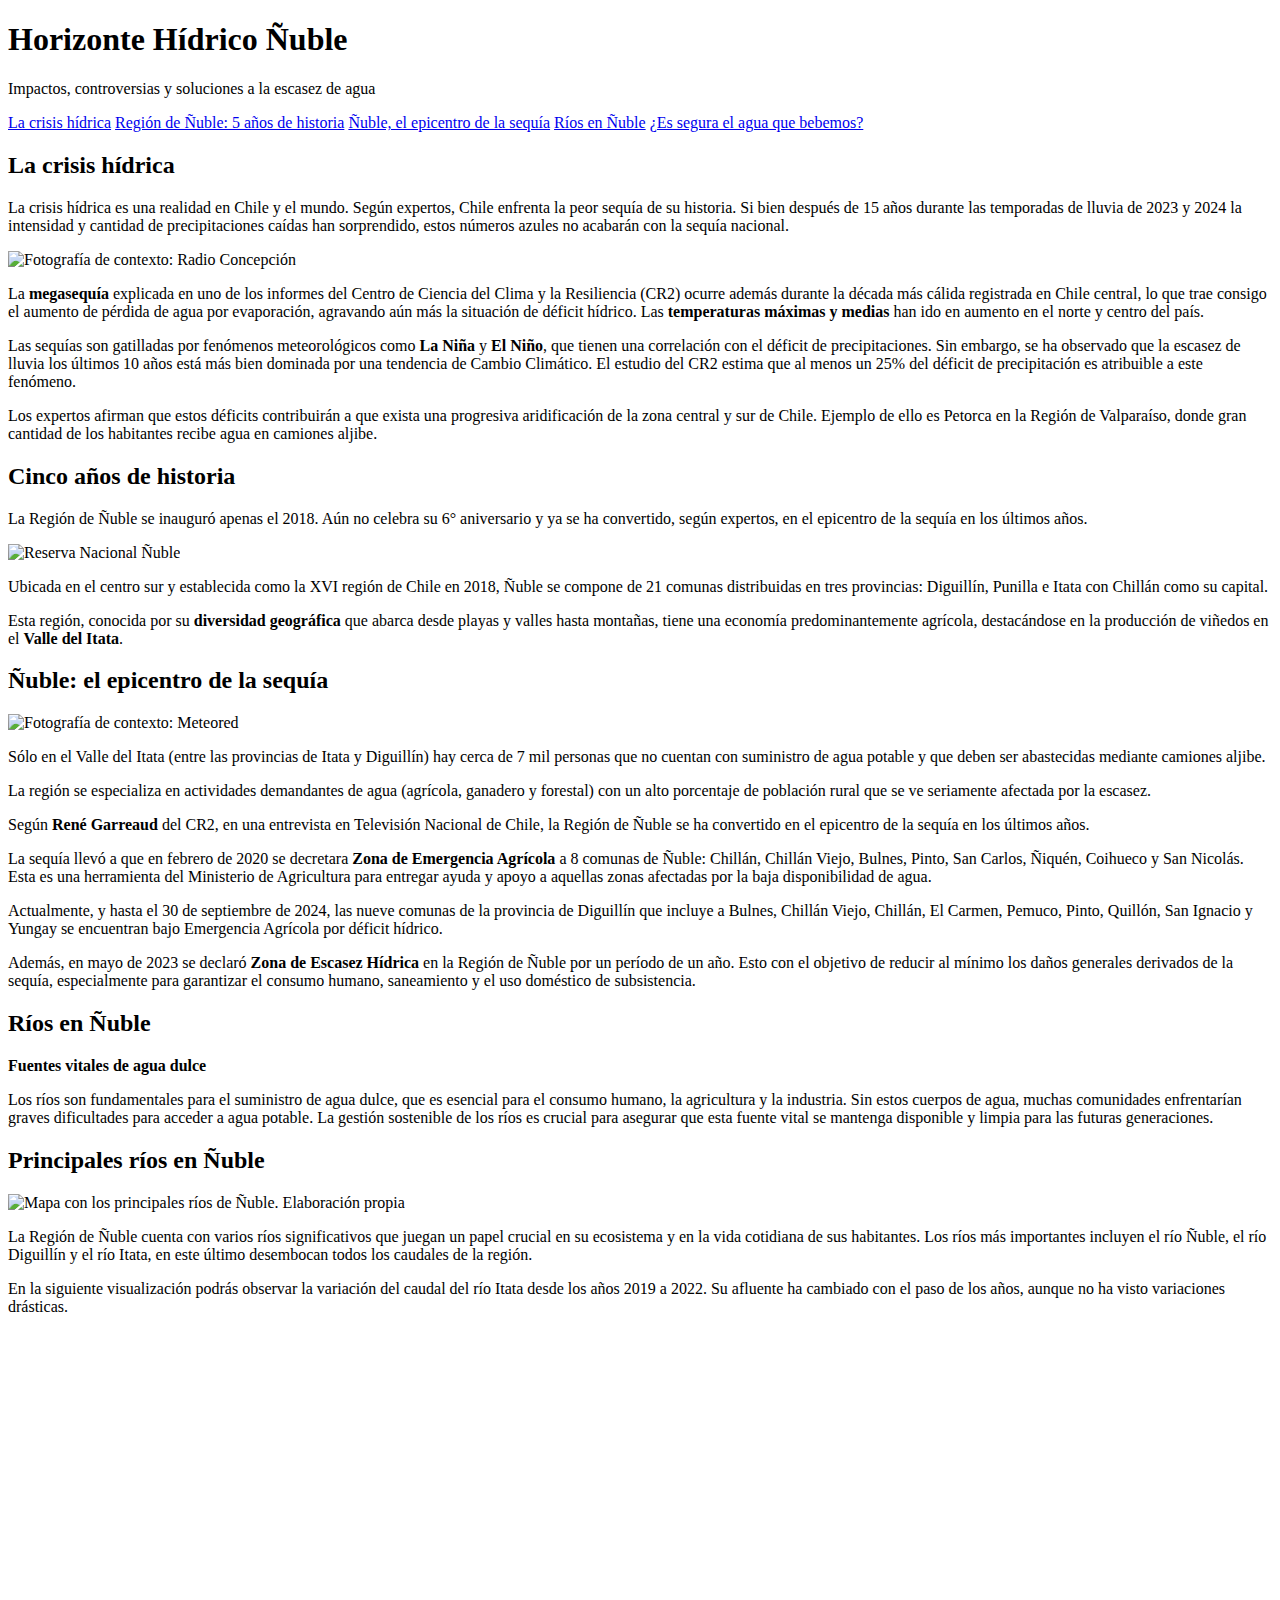
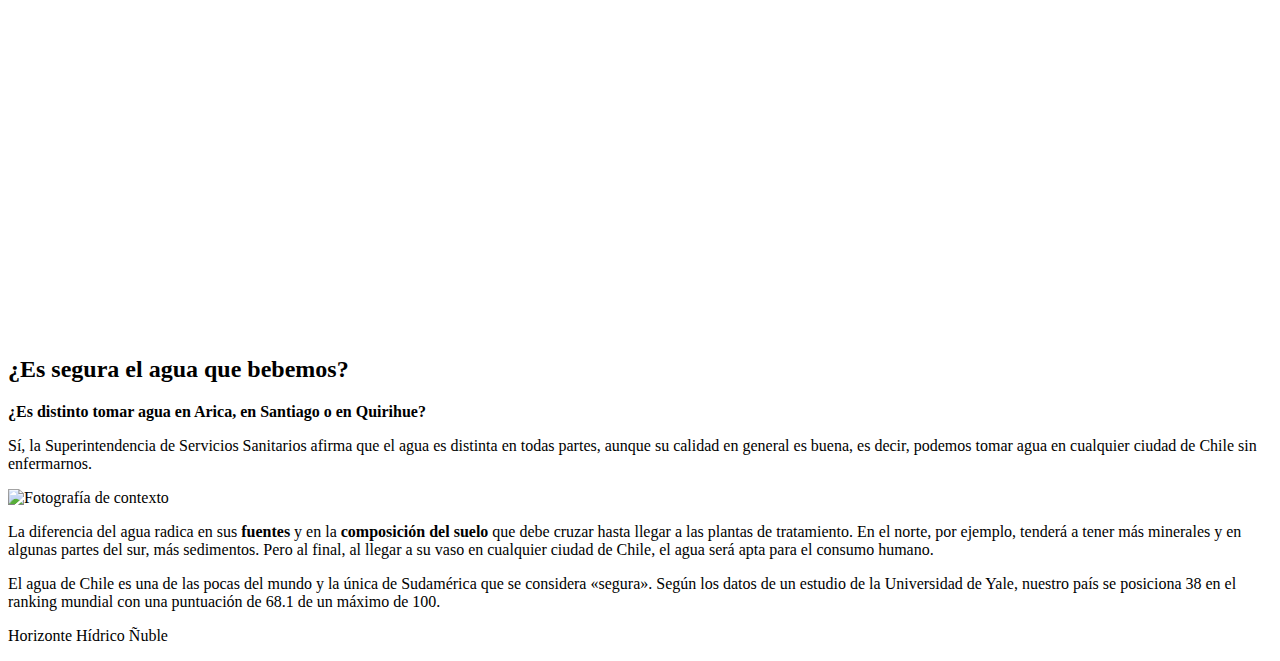
==== index.html @ 585a2462 "entrega 5 correcciones" ====
<!DOCTYPE html>
<html lang="es">
<head>
    <meta charset="UTF-8">
    <meta name="viewport" content="width=device-width, initial-scale=1.0">
    <title>Horizonte Hídrico Ñuble</title>
    <link rel="stylesheet" href="https://fonts.googleapis.com/css2?family=Roboto:wght@400;700&family=Montserrat:wght@400;700&display=swap">
    <link rel="stylesheet" href="styles.css">
    <link rel="icon" href="C:\Users\Marcia\OneDrive - uc.cl\Escritorio\grafica\Crisis-hidrica\favicon.png" type="image/png">
</head>
<body>
    <header>
        <h1>Horizonte Hídrico Ñuble</h1>
        <p>Impactos, controversias y soluciones a la escasez de agua</p>
    </header>
    <nav>
        <a href="#section1" class="button">La crisis hídrica</a>
        <a href="#section2" class="button">Región de Ñuble: 5 años de historia</a>
        <a href="#section3" class="button">Ñuble, el epicentro de la sequía</a>
        <a href="#section4" class="button">Ríos en Ñuble</a>
        <a href="#section5" class="button">¿Es segura el agua que bebemos?</a>
    </nav>
    <section id="section1">
        <div class="color-block">
            <h2>La crisis hídrica</h2>
            <p>La crisis hídrica es una realidad en Chile y el mundo. Según expertos, Chile enfrenta la peor sequía de su historia. Si bien después de 15 años durante las temporadas de lluvia de 2023 y 2024 la intensidad y cantidad de precipitaciones caídas han sorprendido, estos números azules no acabarán con la sequía nacional.</p>
            <img src="C:\Users\Marcia\OneDrive - uc.cl\Escritorio\grafica\Crisis-hidrica\sequia.jpg" class="img-right" alt="Fotografía de contexto: Radio Concepción">
            <p>La <strong>megasequía</strong> explicada en uno de los informes del Centro de Ciencia del Clima y la Resiliencia (CR2) ocurre además durante la década más cálida registrada en Chile central, lo que trae consigo el aumento de pérdida de agua por evaporación, agravando aún más la situación de déficit hídrico. Las <strong>temperaturas máximas y medias</strong> han ido en aumento en el norte y centro del país.</p>
            <p>Las sequías son gatilladas por fenómenos meteorológicos como <strong>La Niña</strong> y <strong>El Niño</strong>, que tienen una correlación con el déficit de precipitaciones. Sin embargo, se ha observado que la escasez de lluvia los últimos 10 años está más bien dominada por una tendencia de Cambio Climático. El estudio del CR2 estima que al menos un 25% del déficit de precipitación es atribuible a este fenómeno.</p>
            <p>Los expertos afirman que estos déficits contribuirán a que exista una progresiva aridificación de la zona central y sur de Chile. Ejemplo de ello es Petorca en la Región de Valparaíso, donde gran cantidad de los habitantes recibe agua en camiones aljibe.</p>
        </div>
    </section>
    <section id="section2">
        <div class="color-block">
            <h2>Cinco años de historia</h2>
            <p>La Región de Ñuble se inauguró apenas el 2018. Aún no celebra su 6° aniversario y ya se ha convertido, según expertos, en el epicentro de la sequía en los últimos años.</p>
            <img src="C:\Users\Marcia\OneDrive - uc.cl\Escritorio\grafica\Crisis-hidrica\reserva.jpeg" class="img-right" alt="Reserva Nacional Ñuble">
            <p>Ubicada en el centro sur y establecida como la XVI región de Chile en 2018, Ñuble se compone de 21 comunas distribuidas en tres provincias: Diguillín, Punilla e Itata con Chillán como su capital.</p>
            <p>Esta región, conocida por su <strong>diversidad geográfica</strong> que abarca desde playas y valles hasta montañas, tiene una economía predominantemente agrícola, destacándose en la producción de viñedos en el <strong>Valle del Itata</strong>.</p>
        </div>
    </section>
    <section id="section3">
        <div class="color-block">
            <h2>Ñuble: el epicentro de la sequía</h2>
            <img src="C:\Users\Marcia\OneDrive - uc.cl\Escritorio\grafica\Crisis-hidrica\sequia 2.jpeg" class="img-right" alt="Fotografía de contexto: Meteored">
            <p>Sólo en el Valle del Itata (entre las provincias de Itata y Diguillín) hay cerca de 7 mil personas que no cuentan con suministro de agua potable y que deben ser abastecidas mediante camiones aljibe.</p>
            <p>La región se especializa en actividades demandantes de agua (agrícola, ganadero y forestal) con un alto porcentaje de población rural que se ve seriamente afectada por la escasez.</p>
            <p>Según <strong>René Garreaud</strong> del CR2, en una entrevista en Televisión Nacional de Chile, la Región de Ñuble se ha convertido en el epicentro de la sequía en los últimos años.</p>
            <p>La sequía llevó a que en febrero de 2020 se decretara <strong>Zona de Emergencia Agrícola</strong> a 8 comunas de Ñuble: Chillán, Chillán Viejo, Bulnes, Pinto, San Carlos, Ñiquén, Coihueco y San Nicolás. Esta es una herramienta del Ministerio de Agricultura para entregar ayuda y apoyo a aquellas zonas afectadas por la baja disponibilidad de agua.</p>
            <p>Actualmente, y hasta el 30 de septiembre de 2024, las nueve comunas de la provincia de Diguillín que incluye a Bulnes, Chillán Viejo, Chillán, El Carmen, Pemuco, Pinto, Quillón, San Ignacio y Yungay se encuentran bajo Emergencia Agrícola por déficit hídrico.</p>
            <p>Además, en mayo de 2023 se declaró <strong>Zona de Escasez Hídrica</strong> en la Región de Ñuble por un período de un año. Esto con el objetivo de reducir al mínimo los daños generales derivados de la sequía, especialmente para garantizar el consumo humano, saneamiento y el uso doméstico de subsistencia.</p>
        </div>
    </section>
    <section id="section4">
        <div class="color-block">
            <h2>Ríos en Ñuble</h2>
            <p><strong>Fuentes vitales de agua dulce</strong></p>
            <p>Los ríos son fundamentales para el suministro de agua dulce, que es esencial para el consumo humano, la agricultura y la industria. Sin estos cuerpos de agua, muchas comunidades enfrentarían graves dificultades para acceder a agua potable. La gestión sostenible de los ríos es crucial para asegurar que esta fuente vital se mantenga disponible y limpia para las futuras generaciones.</p>
            <h2>Principales ríos en Ñuble</h2>
            <img src="C:\Users\Marcia\OneDrive - uc.cl\Escritorio\grafica\Crisis-hidrica\mapaÑubleríos.png" class="img-right-large" alt="Mapa con los principales ríos de Ñuble. Elaboración propia">
            <p>La Región de Ñuble cuenta con varios ríos significativos que juegan un papel crucial en su ecosistema y en la vida cotidiana de sus habitantes. Los ríos más importantes incluyen el río Ñuble, el río Diguillín y el río Itata, en este último desembocan todos los caudales de la región.</p>
            <p>En la siguiente visualización podrás observar la variación del caudal del río Itata desde los años 2019 a 2022. Su afluente ha cambiado con el paso de los años, aunque no ha visto variaciones drásticas.</p>
            <iframe src="C:\Users\Marcia\OneDrive - uc.cl\Escritorio\grafica\Crisis-hidrica\visualizacion.html" width="800" height="600" style="border:none;"></iframe>
        </div>
    </section>
    <section id="section5">
        <div class="color-block">
            <h2>¿Es segura el agua que bebemos?</h2>
            <p><strong>¿Es distinto tomar agua en Arica, en Santiago o en Quirihue?</strong></p>
            <p>Sí, la Superintendencia de Servicios Sanitarios afirma que el agua es distinta en todas partes, aunque su calidad en general es buena, es decir, podemos tomar agua en cualquier ciudad de Chile sin enfermarnos.</p>
            <img src="C:\Users\Marcia\OneDrive - uc.cl\Escritorio\grafica\Crisis-hidrica\agua.jpeg" class="img-right" alt="Fotografía de contexto">
            <p>La diferencia del agua radica en sus <strong>fuentes</strong> y en la <strong>composición del suelo</strong> que debe cruzar hasta llegar a las plantas de tratamiento. En el norte, por ejemplo, tenderá a tener más minerales y en algunas partes del sur, más sedimentos. Pero al final, al llegar a su vaso en cualquier ciudad de Chile, el agua será apta para el consumo humano.</p>
            <p>El agua de Chile es una de las pocas del mundo y la única de Sudamérica que se considera «segura». Según los datos de un estudio de la Universidad de Yale, nuestro país se posiciona 38 en el ranking mundial con una puntuación de 68.1 de un máximo de 100.</p>
        </div>
    </section>
    <footer>
        <p>Horizonte Hídrico Ñuble</p>
    </footer>
</body>
</html>
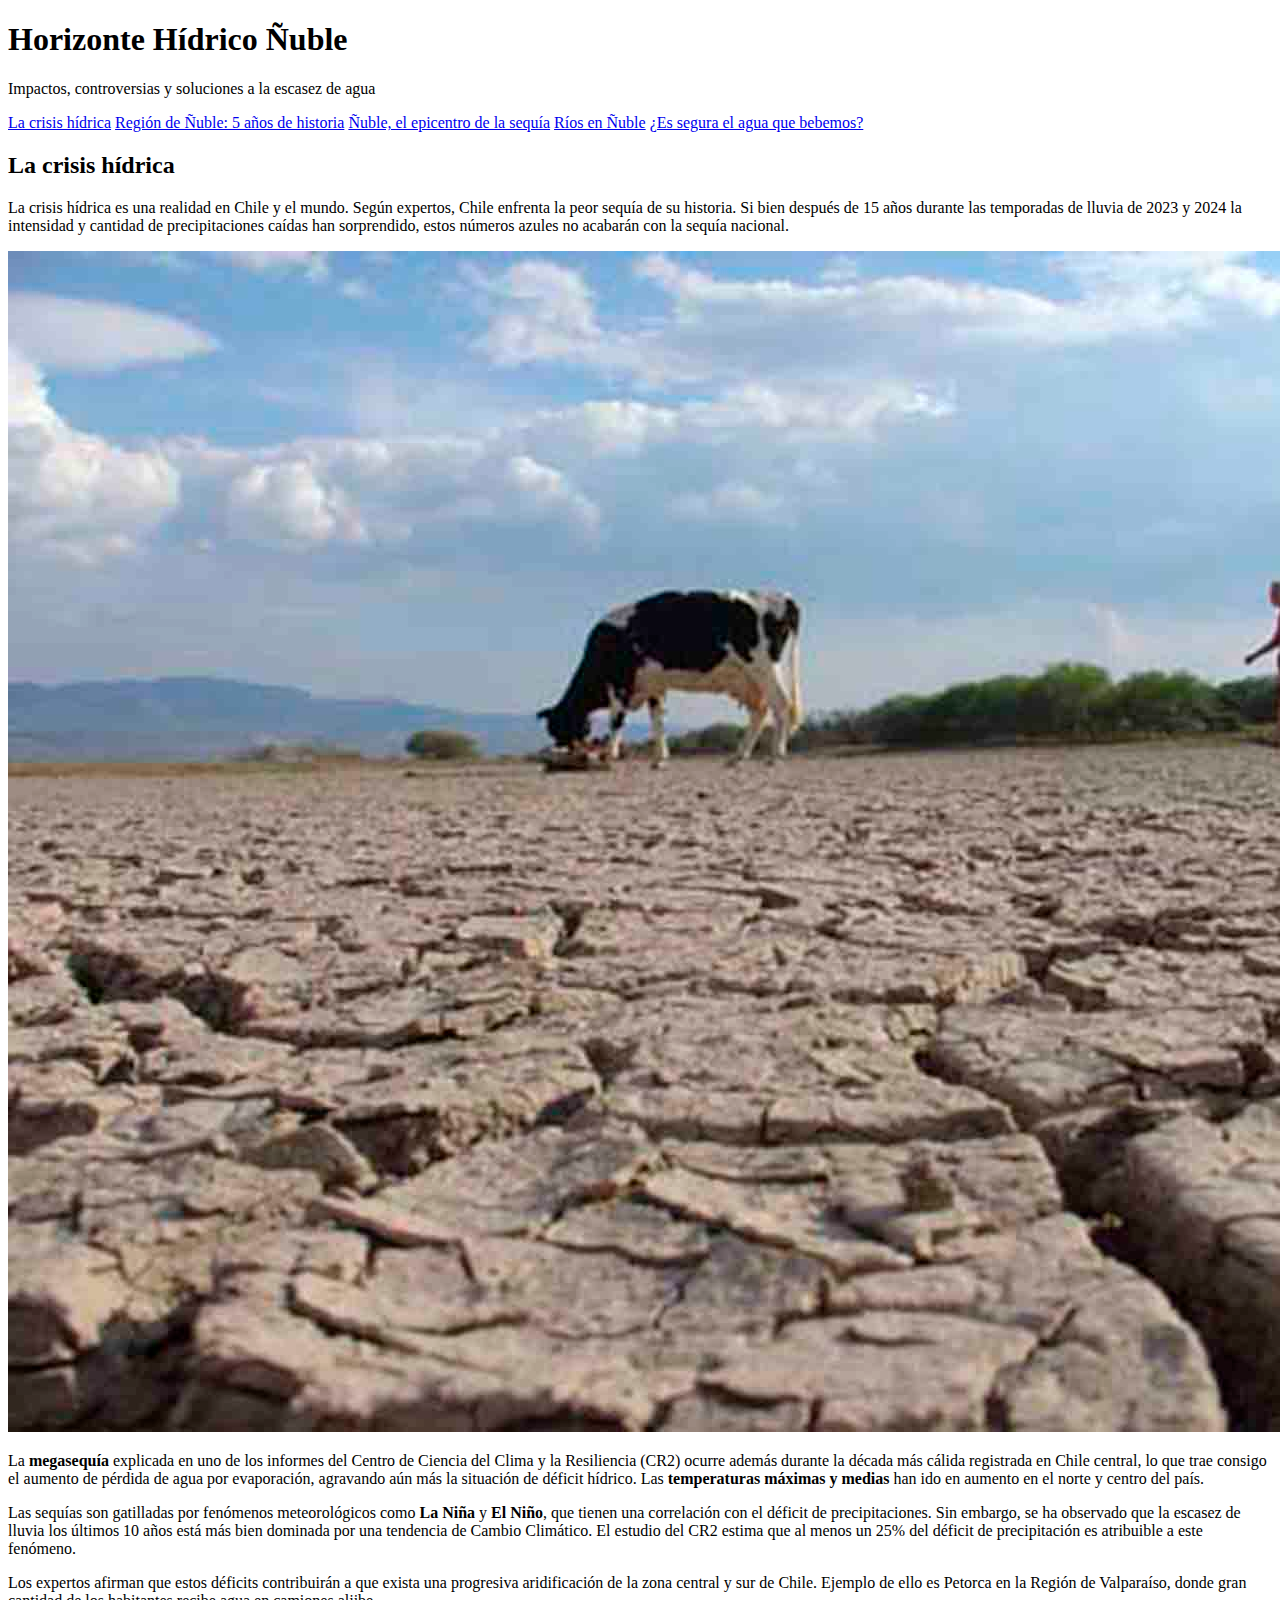
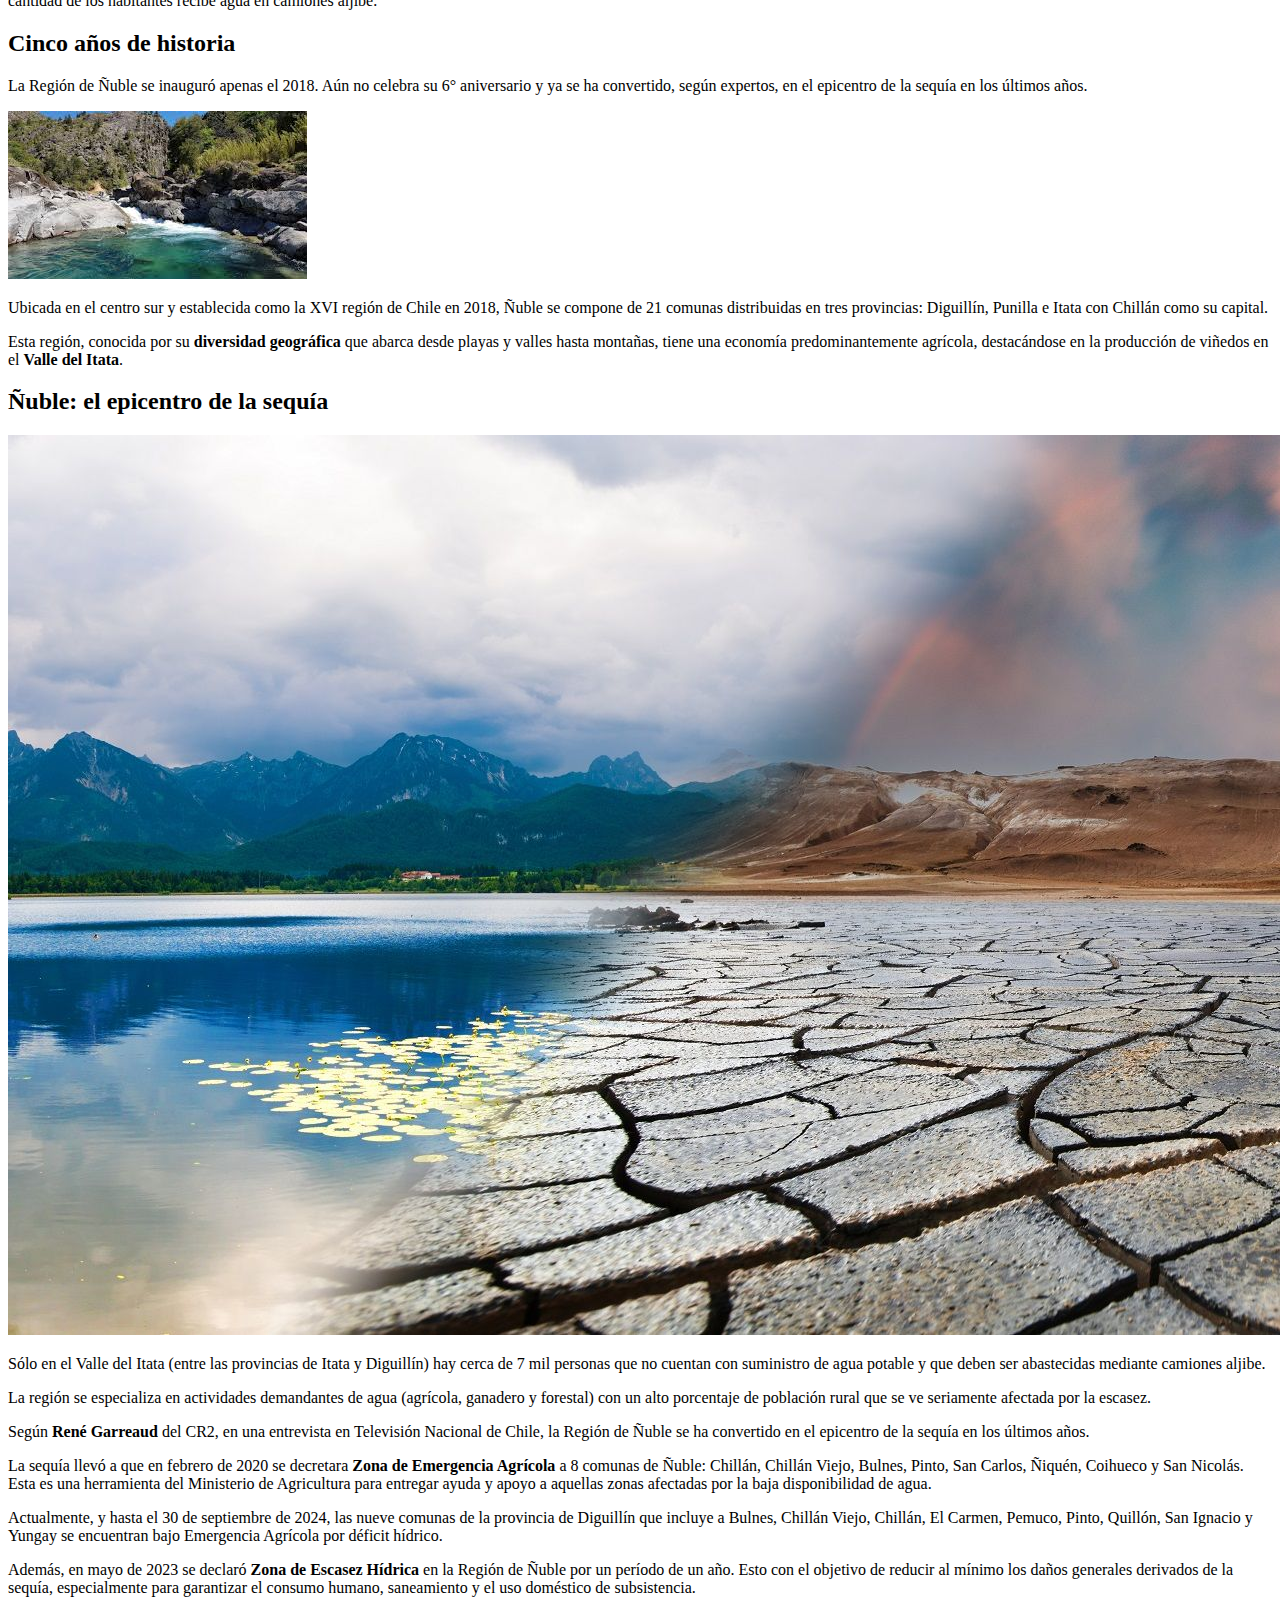
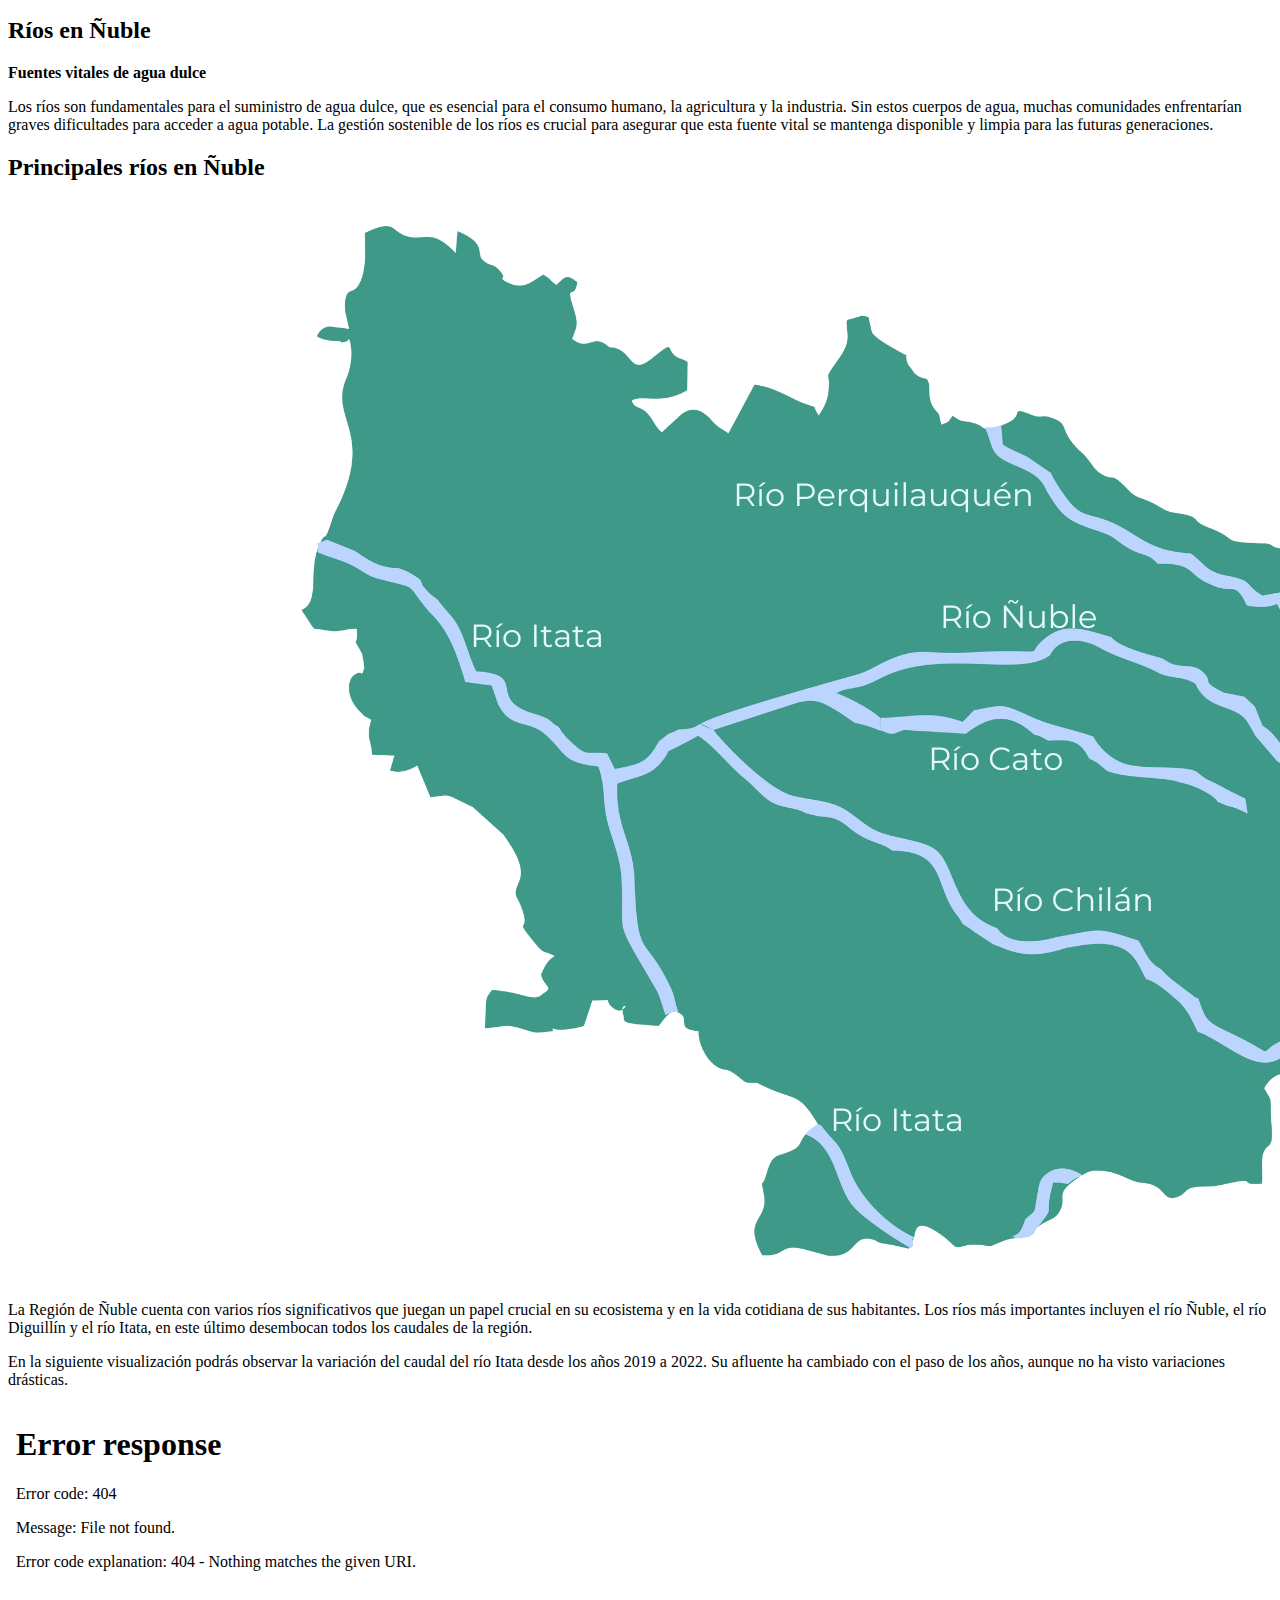
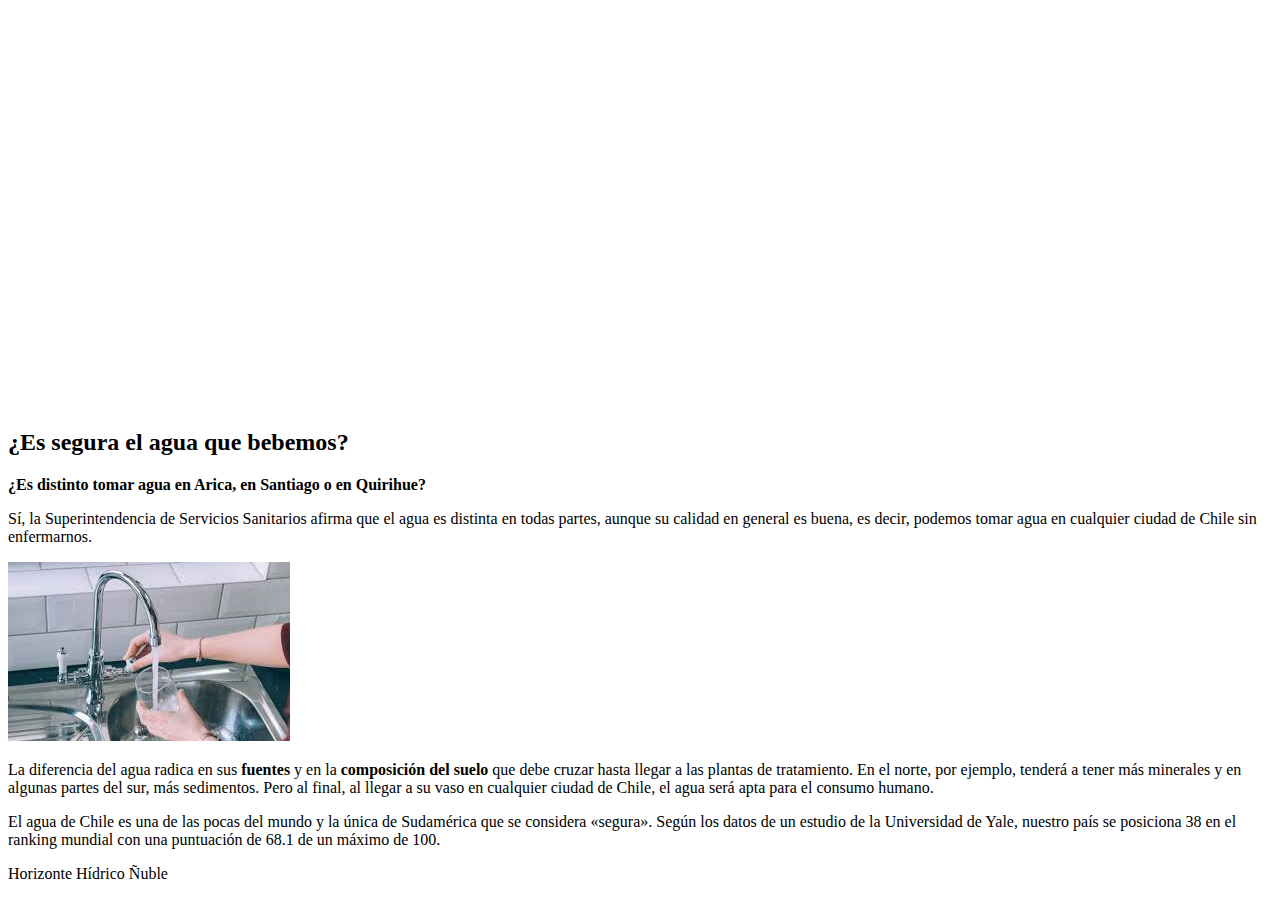
==== commit c98ec4f1: "arreglar las imagenes" ====
--- a/index.html
+++ b/index.html
@@ -6,7 +6,7 @@
     <title>Horizonte Hídrico Ñuble</title>
     <link rel="stylesheet" href="https://fonts.googleapis.com/css2?family=Roboto:wght@400;700&family=Montserrat:wght@400;700&display=swap">
     <link rel="stylesheet" href="styles.css">
-    <link rel="icon" href="C:\Users\Marcia\OneDrive - uc.cl\Escritorio\grafica\Crisis-hidrica\favicon.png" type="image/png">
+    <link rel="icon" href="favicon.png" type="image/png">
 </head>
 <body>
     <header>
@@ -24,7 +24,7 @@
         <div class="color-block">
             <h2>La crisis hídrica</h2>
             <p>La crisis hídrica es una realidad en Chile y el mundo. Según expertos, Chile enfrenta la peor sequía de su historia. Si bien después de 15 años durante las temporadas de lluvia de 2023 y 2024 la intensidad y cantidad de precipitaciones caídas han sorprendido, estos números azules no acabarán con la sequía nacional.</p>
-            <img src="C:\Users\Marcia\OneDrive - uc.cl\Escritorio\grafica\Crisis-hidrica\sequia.jpg" class="img-right" alt="Fotografía de contexto: Radio Concepción">
+            <img src="Entrega 5\imagenes\sequia.jpg" class="img-right" alt="Fotografía de contexto: Radio Concepción">
             <p>La <strong>megasequía</strong> explicada en uno de los informes del Centro de Ciencia del Clima y la Resiliencia (CR2) ocurre además durante la década más cálida registrada en Chile central, lo que trae consigo el aumento de pérdida de agua por evaporación, agravando aún más la situación de déficit hídrico. Las <strong>temperaturas máximas y medias</strong> han ido en aumento en el norte y centro del país.</p>
             <p>Las sequías son gatilladas por fenómenos meteorológicos como <strong>La Niña</strong> y <strong>El Niño</strong>, que tienen una correlación con el déficit de precipitaciones. Sin embargo, se ha observado que la escasez de lluvia los últimos 10 años está más bien dominada por una tendencia de Cambio Climático. El estudio del CR2 estima que al menos un 25% del déficit de precipitación es atribuible a este fenómeno.</p>
             <p>Los expertos afirman que estos déficits contribuirán a que exista una progresiva aridificación de la zona central y sur de Chile. Ejemplo de ello es Petorca en la Región de Valparaíso, donde gran cantidad de los habitantes recibe agua en camiones aljibe.</p>
@@ -34,7 +34,7 @@
         <div class="color-block">
             <h2>Cinco años de historia</h2>
             <p>La Región de Ñuble se inauguró apenas el 2018. Aún no celebra su 6° aniversario y ya se ha convertido, según expertos, en el epicentro de la sequía en los últimos años.</p>
-            <img src="C:\Users\Marcia\OneDrive - uc.cl\Escritorio\grafica\Crisis-hidrica\reserva.jpeg" class="img-right" alt="Reserva Nacional Ñuble">
+            <img src="Entrega 5\imagenes\reserva.jpeg" class="img-right" alt="Reserva Nacional Ñuble">
             <p>Ubicada en el centro sur y establecida como la XVI región de Chile en 2018, Ñuble se compone de 21 comunas distribuidas en tres provincias: Diguillín, Punilla e Itata con Chillán como su capital.</p>
             <p>Esta región, conocida por su <strong>diversidad geográfica</strong> que abarca desde playas y valles hasta montañas, tiene una economía predominantemente agrícola, destacándose en la producción de viñedos en el <strong>Valle del Itata</strong>.</p>
         </div>
@@ -42,7 +42,7 @@
     <section id="section3">
         <div class="color-block">
             <h2>Ñuble: el epicentro de la sequía</h2>
-            <img src="C:\Users\Marcia\OneDrive - uc.cl\Escritorio\grafica\Crisis-hidrica\sequia 2.jpeg" class="img-right" alt="Fotografía de contexto: Meteored">
+            <img src="Entrega 5\imagenes\sequia 2.jpeg" class="img-right" alt="Fotografía de contexto: Meteored">
             <p>Sólo en el Valle del Itata (entre las provincias de Itata y Diguillín) hay cerca de 7 mil personas que no cuentan con suministro de agua potable y que deben ser abastecidas mediante camiones aljibe.</p>
             <p>La región se especializa en actividades demandantes de agua (agrícola, ganadero y forestal) con un alto porcentaje de población rural que se ve seriamente afectada por la escasez.</p>
             <p>Según <strong>René Garreaud</strong> del CR2, en una entrevista en Televisión Nacional de Chile, la Región de Ñuble se ha convertido en el epicentro de la sequía en los últimos años.</p>
@@ -57,10 +57,10 @@
             <p><strong>Fuentes vitales de agua dulce</strong></p>
             <p>Los ríos son fundamentales para el suministro de agua dulce, que es esencial para el consumo humano, la agricultura y la industria. Sin estos cuerpos de agua, muchas comunidades enfrentarían graves dificultades para acceder a agua potable. La gestión sostenible de los ríos es crucial para asegurar que esta fuente vital se mantenga disponible y limpia para las futuras generaciones.</p>
             <h2>Principales ríos en Ñuble</h2>
-            <img src="C:\Users\Marcia\OneDrive - uc.cl\Escritorio\grafica\Crisis-hidrica\mapaÑubleríos.png" class="img-right-large" alt="Mapa con los principales ríos de Ñuble. Elaboración propia">
+            <img src="Entrega 5\imagenes\mapaÑubleríos.png" class="img-right-large" alt="Mapa con los principales ríos de Ñuble. Elaboración propia">
             <p>La Región de Ñuble cuenta con varios ríos significativos que juegan un papel crucial en su ecosistema y en la vida cotidiana de sus habitantes. Los ríos más importantes incluyen el río Ñuble, el río Diguillín y el río Itata, en este último desembocan todos los caudales de la región.</p>
             <p>En la siguiente visualización podrás observar la variación del caudal del río Itata desde los años 2019 a 2022. Su afluente ha cambiado con el paso de los años, aunque no ha visto variaciones drásticas.</p>
-            <iframe src="C:\Users\Marcia\OneDrive - uc.cl\Escritorio\grafica\Crisis-hidrica\visualizacion.html" width="800" height="600" style="border:none;"></iframe>
+            <iframe src="visualizacion.html" width="800" height="600" style="border:none;"></iframe>
         </div>
     </section>
     <section id="section5">
@@ -68,7 +68,7 @@
             <h2>¿Es segura el agua que bebemos?</h2>
             <p><strong>¿Es distinto tomar agua en Arica, en Santiago o en Quirihue?</strong></p>
             <p>Sí, la Superintendencia de Servicios Sanitarios afirma que el agua es distinta en todas partes, aunque su calidad en general es buena, es decir, podemos tomar agua en cualquier ciudad de Chile sin enfermarnos.</p>
-            <img src="C:\Users\Marcia\OneDrive - uc.cl\Escritorio\grafica\Crisis-hidrica\agua.jpeg" class="img-right" alt="Fotografía de contexto">
+            <img src="Entrega 5\imagenes\agua.jpeg" class="img-right" alt="Fotografía de contexto">
             <p>La diferencia del agua radica en sus <strong>fuentes</strong> y en la <strong>composición del suelo</strong> que debe cruzar hasta llegar a las plantas de tratamiento. En el norte, por ejemplo, tenderá a tener más minerales y en algunas partes del sur, más sedimentos. Pero al final, al llegar a su vaso en cualquier ciudad de Chile, el agua será apta para el consumo humano.</p>
             <p>El agua de Chile es una de las pocas del mundo y la única de Sudamérica que se considera «segura». Según los datos de un estudio de la Universidad de Yale, nuestro país se posiciona 38 en el ranking mundial con una puntuación de 68.1 de un máximo de 100.</p>
         </div>
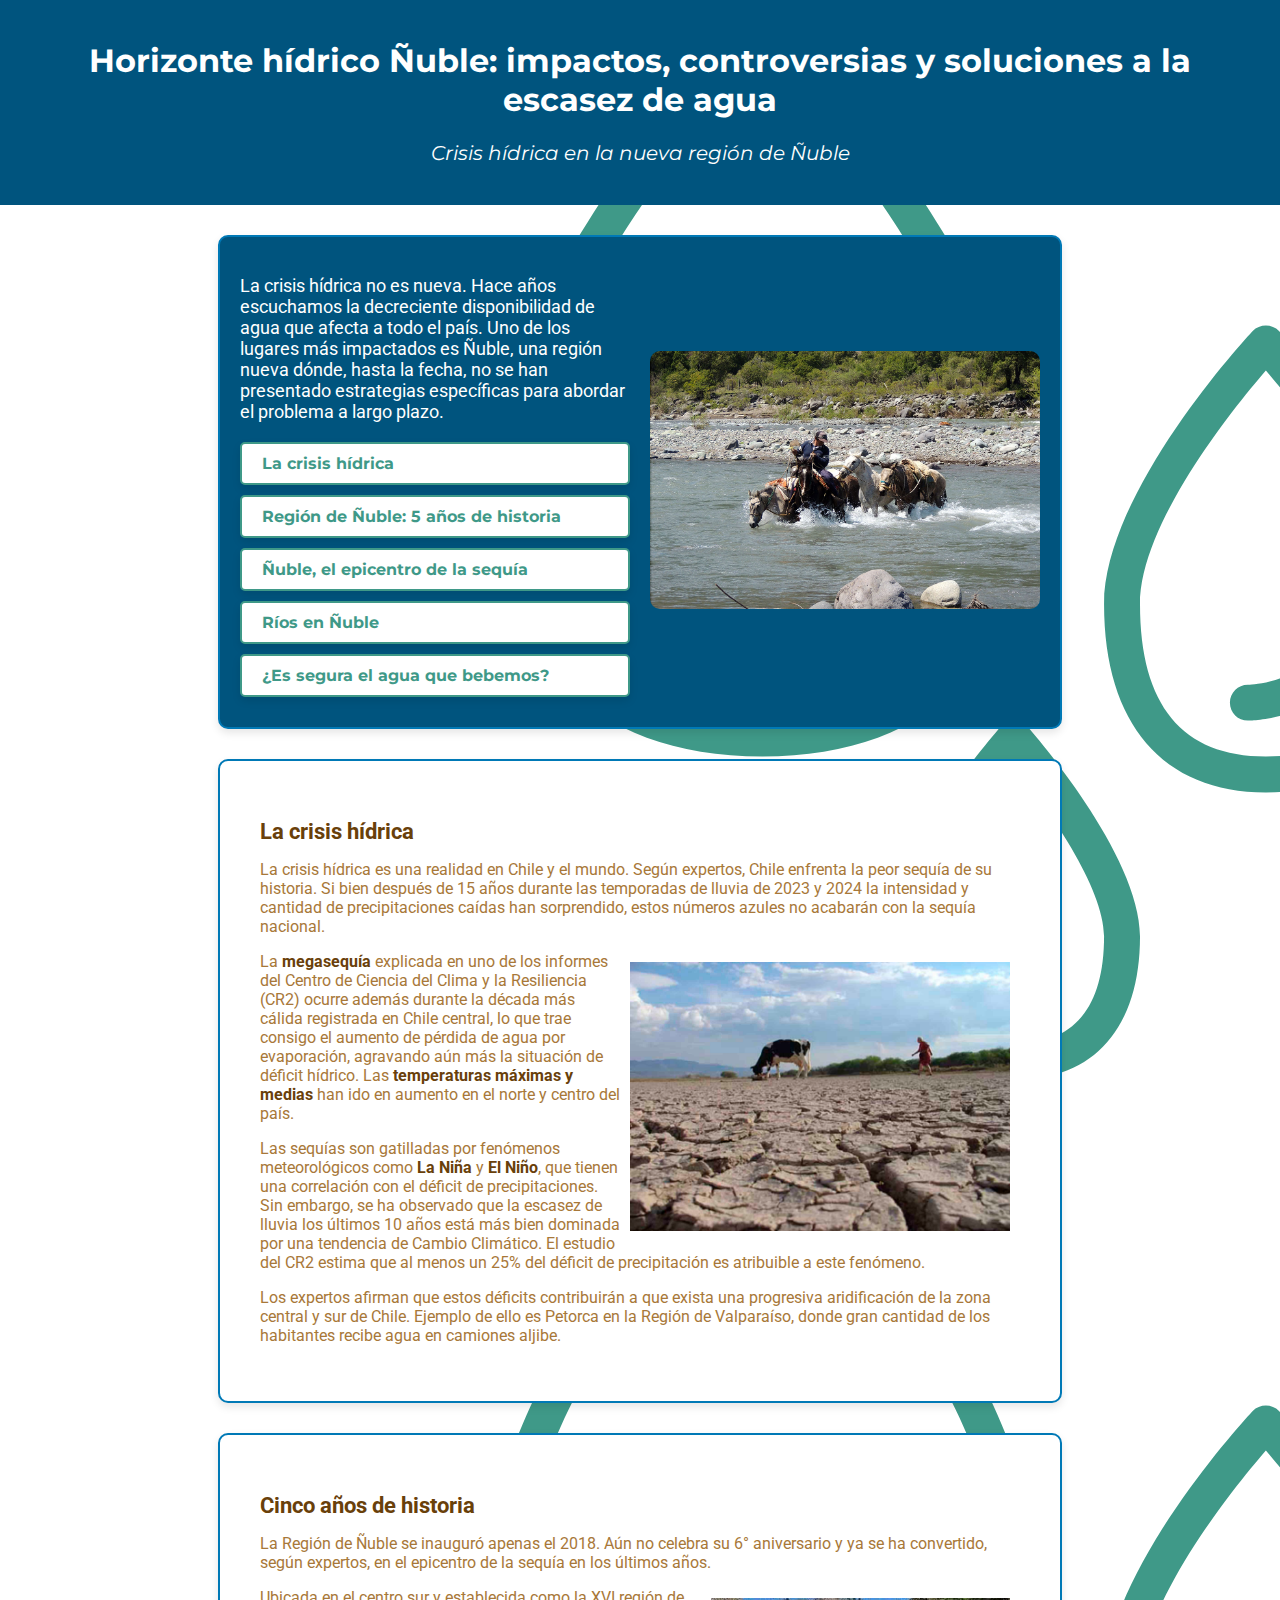
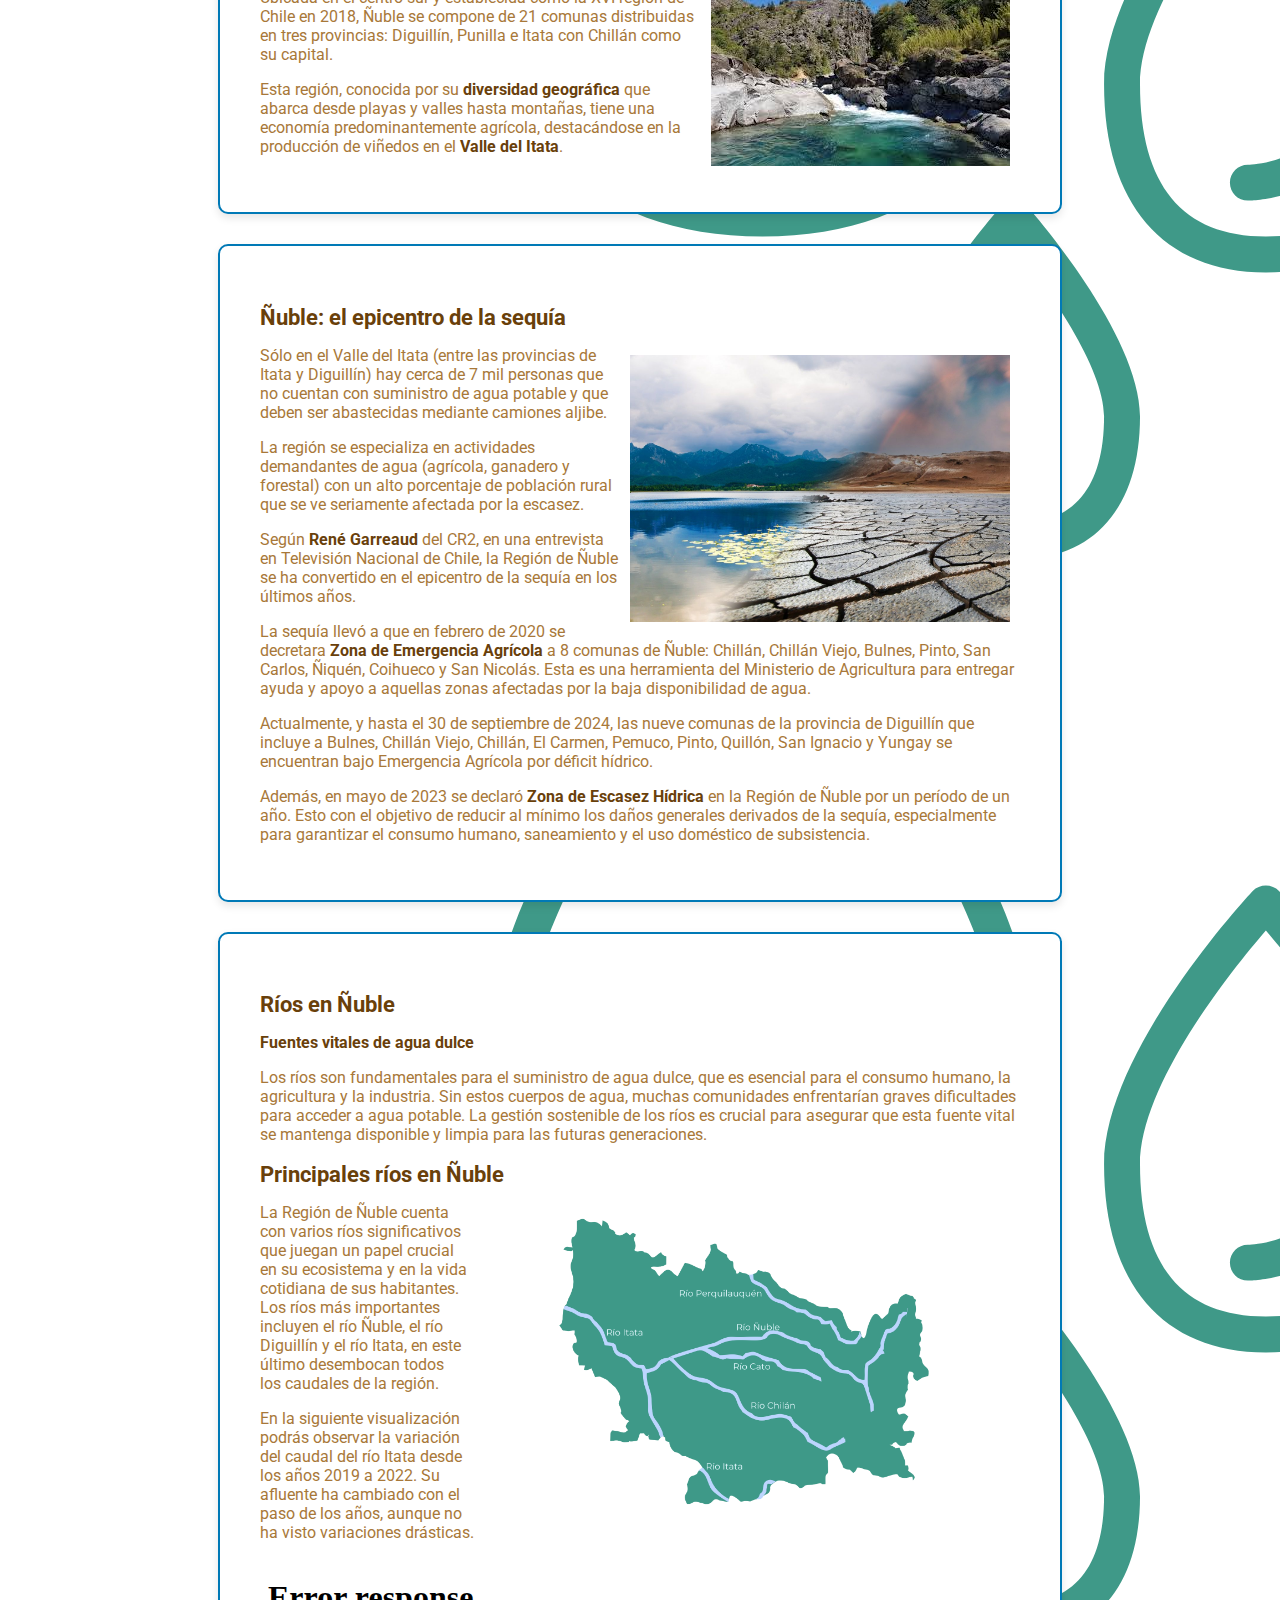
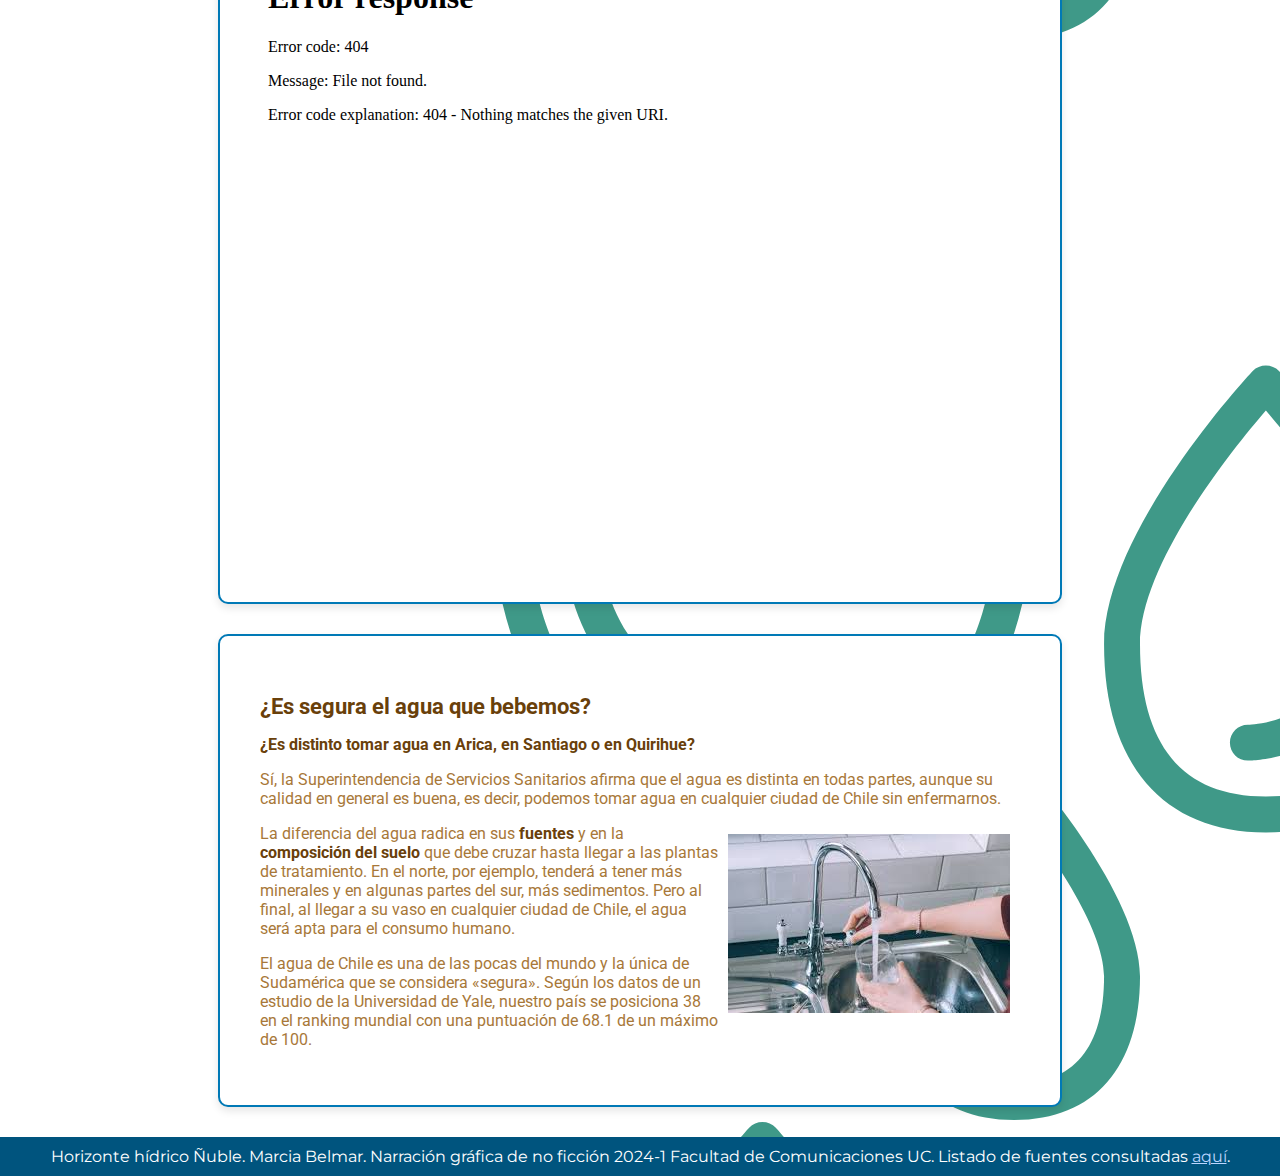
==== commit 9014fa9f: "avance entrega final" ====
--- a/index.html
+++ b/index.html
@@ -10,16 +10,28 @@
 </head>
 <body>
     <header>
-        <h1>Horizonte Hídrico Ñuble</h1>
-        <p>Impactos, controversias y soluciones a la escasez de agua</p>
+        <div class="header-content">
+            <h1>Horizonte hídrico Ñuble: impactos, controversias y soluciones a la escasez de agua</h1>
+            <p><i>Crisis hídrica en la nueva región de Ñuble</i></p>
+        </div>
     </header>
-    <nav>
-        <a href="#section1" class="button">La crisis hídrica</a>
-        <a href="#section2" class="button">Región de Ñuble: 5 años de historia</a>
-        <a href="#section3" class="button">Ñuble, el epicentro de la sequía</a>
-        <a href="#section4" class="button">Ríos en Ñuble</a>
-        <a href="#section5" class="button">¿Es segura el agua que bebemos?</a>
-    </nav>
+    <section class="menu-with-image">
+        <div class="menu-content">
+            <p>La crisis hídrica no es nueva. Hace años escuchamos la decreciente disponibilidad de agua que afecta a todo el país. Uno de los lugares más impactados es Ñuble, una región nueva dónde, hasta la fecha, no se han presentado estrategias específicas para abordar el problema a largo plazo.</p>
+            <nav>
+                <ul class="cd-menu">
+                    <li><a href="#section1" class="button">La crisis hídrica</a></li>
+                    <li><a href="#section2" class="button">Región de Ñuble: 5 años de historia</a></li>
+                    <li><a href="#section3" class="button">Ñuble, el epicentro de la sequía</a></li>
+                    <li><a href="#section4" class="button">Ríos en Ñuble</a></li>
+                    <li><a href="#section5" class="button">¿Es segura el agua que bebemos?</a></li>
+                </ul>
+            </nav>
+        </div>
+        <div class="menu-image">
+            <img src="Entrega 5/imagenes/san fabian.jpg" alt="San Fabian">
+        </div>
+    </section>
     <section id="section1">
         <div class="color-block">
             <h2>La crisis hídrica</h2>
@@ -74,7 +86,7 @@
         </div>
     </section>
     <footer>
-        <p>Horizonte Hídrico Ñuble</p>
+        <p>Horizonte hídrico Ñuble. Marcia Belmar. Narración gráfica de no ficción 2024-1 Facultad de Comunicaciones UC. Listado de fuentes consultadas <a href="#" target="_blank">aquí</a>.</p>
     </footer>
 </body>
 </html>
--- a/styles.css
+++ b/styles.css
@@ -0,0 +1,180 @@
+@import url('https://fonts.googleapis.com/css2?family=Roboto:wght@400;700&family=Montserrat:wght@400;700&display=swap');
+
+body {
+    font-family: 'Roboto', sans-serif;
+    margin: 0;
+    padding: 0;
+    box-sizing: border-box;
+    background-color: #FFFFFF; /* Fondo blanco */
+    background-image: url('Entrega6/gotas.png'); /* Imagen de fondo en mosaico */
+    background-repeat: repeat; /* Repetir la imagen en mosaico */
+}
+
+header {
+    background-color: #00547E; /* Fondo azul */
+    color: white;
+    text-align: center;
+    padding: 20px 0;
+    font-family: 'Montserrat', sans-serif; /* Fuente Montserrat */
+}
+
+.header-content {
+    max-width: 1200px; /* Limitar el ancho del contenido del header */
+    margin: 0 auto; /* Centrar el contenido del header */
+    padding: 0 20px; /* Añadir márgenes laterales */
+}
+
+header h1 {
+    font-size: 32px; /* Tamaño más grande para el título */
+}
+
+header p {
+    font-size: 20px; /* Tamaño más grande para el subtítulo */
+    margin-top: 10px; /* Espacio entre título y subtítulo */
+}
+
+.menu-with-image {
+    background-color: #00547E; /* Fondo color #00547E */
+    display: flex;
+    justify-content: space-between;
+    align-items: center;
+    padding: 20px;
+}
+
+.menu-content {
+    flex: 1;
+    margin-right: 20px;
+}
+
+.menu-content p {
+    font-size: 18px;
+    color: white; /* Texto en blanco para contraste */
+    margin-bottom: 20px; /* Espacio entre el párrafo y el menú */
+}
+
+.cd-menu {
+    list-style-type: none;
+    margin: 0;
+    padding: 0;
+}
+
+.cd-menu li {
+    margin: 10px 0;
+}
+
+.cd-menu a {
+    display: block;
+    padding: 10px 20px;
+    margin: 5px 0;
+    background-color: #FFFFFF; /* Fondo blanco para los botones */
+    color: #3F9988; /* Color del texto de los botones */
+    border: 2px solid #3F9988; /* Contorno verde azulado */
+    border-radius: 5px;
+    text-decoration: none;
+    font-family: 'Montserrat', sans-serif;
+    font-weight: bold;
+    transition: background-color 0.3s ease, color 0.3s ease, box-shadow 0.3s ease;
+    box-shadow: 0 4px 8px rgba(0, 0, 0, 0.1);
+}
+
+.cd-menu a:hover {
+    background-color: #3F9988; /* Cambiar el fondo al pasar el ratón */
+    color: white; /* Cambiar el color del texto al pasar el ratón */
+}
+
+.menu-image {
+    flex: 1;
+    text-align: center;
+}
+
+.menu-image img {
+    max-width: 100%;
+    height: auto;
+    border-radius: 10px;
+}
+
+section {
+    padding: 20px;
+    margin: 30px auto; /* Más espacio entre las secciones */
+    width: 80%;
+    max-width: 800px;
+    background-color: white;
+    border-radius: 10px;
+    box-shadow: 0 4px 8px rgba(0, 0, 0, 0.1);
+    transition: transform 0.3s ease, box-shadow 0.3s ease; /* Transiciones suaves */
+    border: 2px solid #0079B6; /* Bordes más gruesos */
+}
+
+section:hover {
+    transform: scale(1.02); /* Efecto hover para las secciones */
+    box-shadow: 0 8px 16px rgba(0, 0, 0, 0.2); /* Sombra al hacer hover */
+}
+
+.color-block {
+    background-color: white; /* Fondo blanco */
+    color: #69400A; /* Color de texto marrón oscuro */
+    padding: 20px;
+    border-radius: 10px;
+    text-align: left; /* Alinear títulos a la izquierda */
+}
+
+.color-block h2 {
+    color: #69400A; /* Color de los titulares */
+    font-size: 22px; /* Agrandar los subtítulos */
+    margin-bottom: 15px;
+}
+
+.color-block h3 {
+    font-size: 18px; /* Tamaño de subtítulos internos */
+}
+
+.color-block p {
+    color: #A87839; /* Detalles en marrón claro */
+}
+
+.color-block p strong {
+    font-weight: bold; /* Destacar conceptos importantes */
+    color: #69400A; /* Color diferente para destacar */
+}
+
+footer {
+    background-color: #00547E; /* Fondo igual al header */
+    color: white;
+    text-align: center;
+    padding: 10px 0;
+    font-family: 'Montserrat', sans-serif; /* Fuente Montserrat */
+}
+
+footer a {
+    color: #BCD5FF; /* Color del enlace */
+    text-decoration: underline;
+}
+
+footer p {
+    margin: 0;
+    padding: 0;
+}
+
+/* Ajuste para las imágenes alineadas a la derecha */
+.img-right, .img-right-large, .img-right-last {
+    float: right;
+    margin: 10px;
+    height: auto; /* Mantiene la proporción de la imagen */
+}
+
+/* Ajuste específico para las imágenes */
+.img-right {
+    max-width: 50%; /* Tamaño máximo para las imágenes normales */
+}
+
+.img-right-large {
+    max-width: 70%; /* Tamaño máximo para la imagen más grande */
+}
+
+.img-right-last {
+    max-width: 30%; /* Tamaño máximo para la última imagen */
+    clear: both; /* Asegura que la imagen no se superponga */
+}
+
+
+
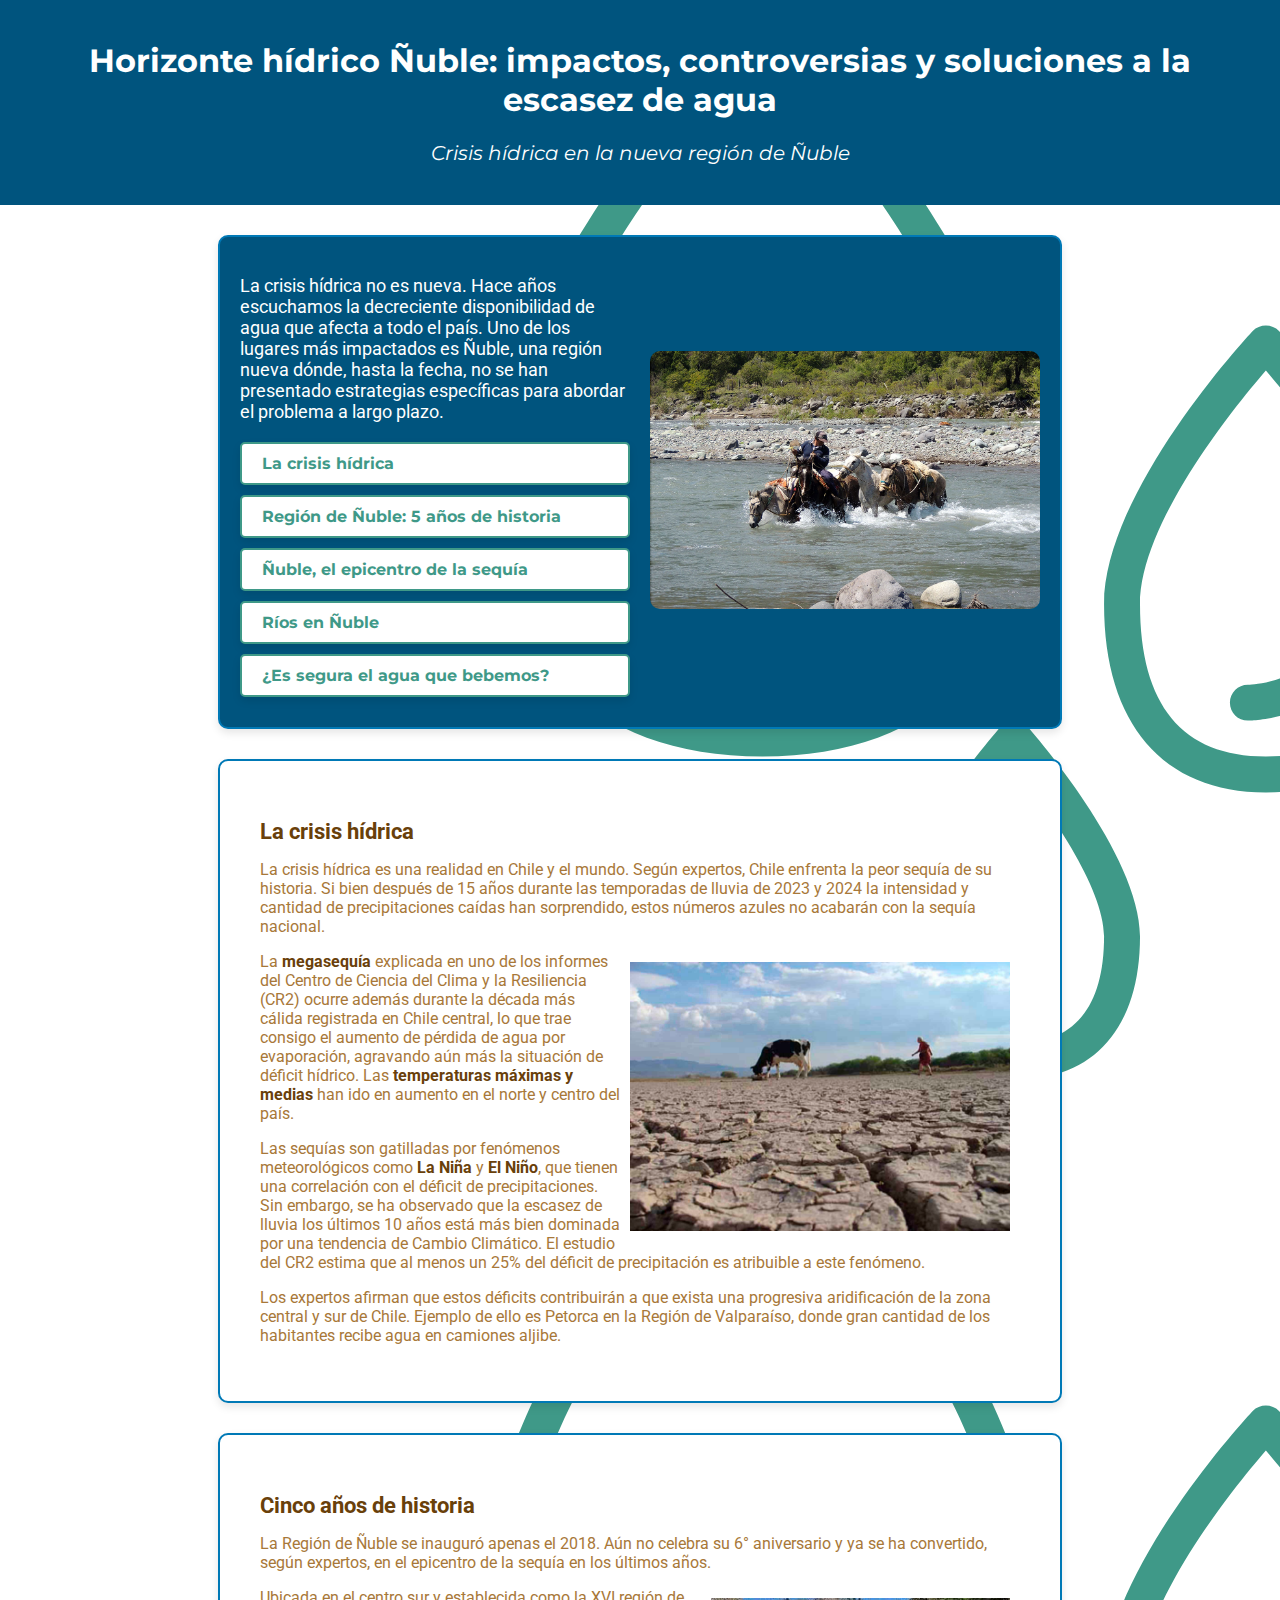
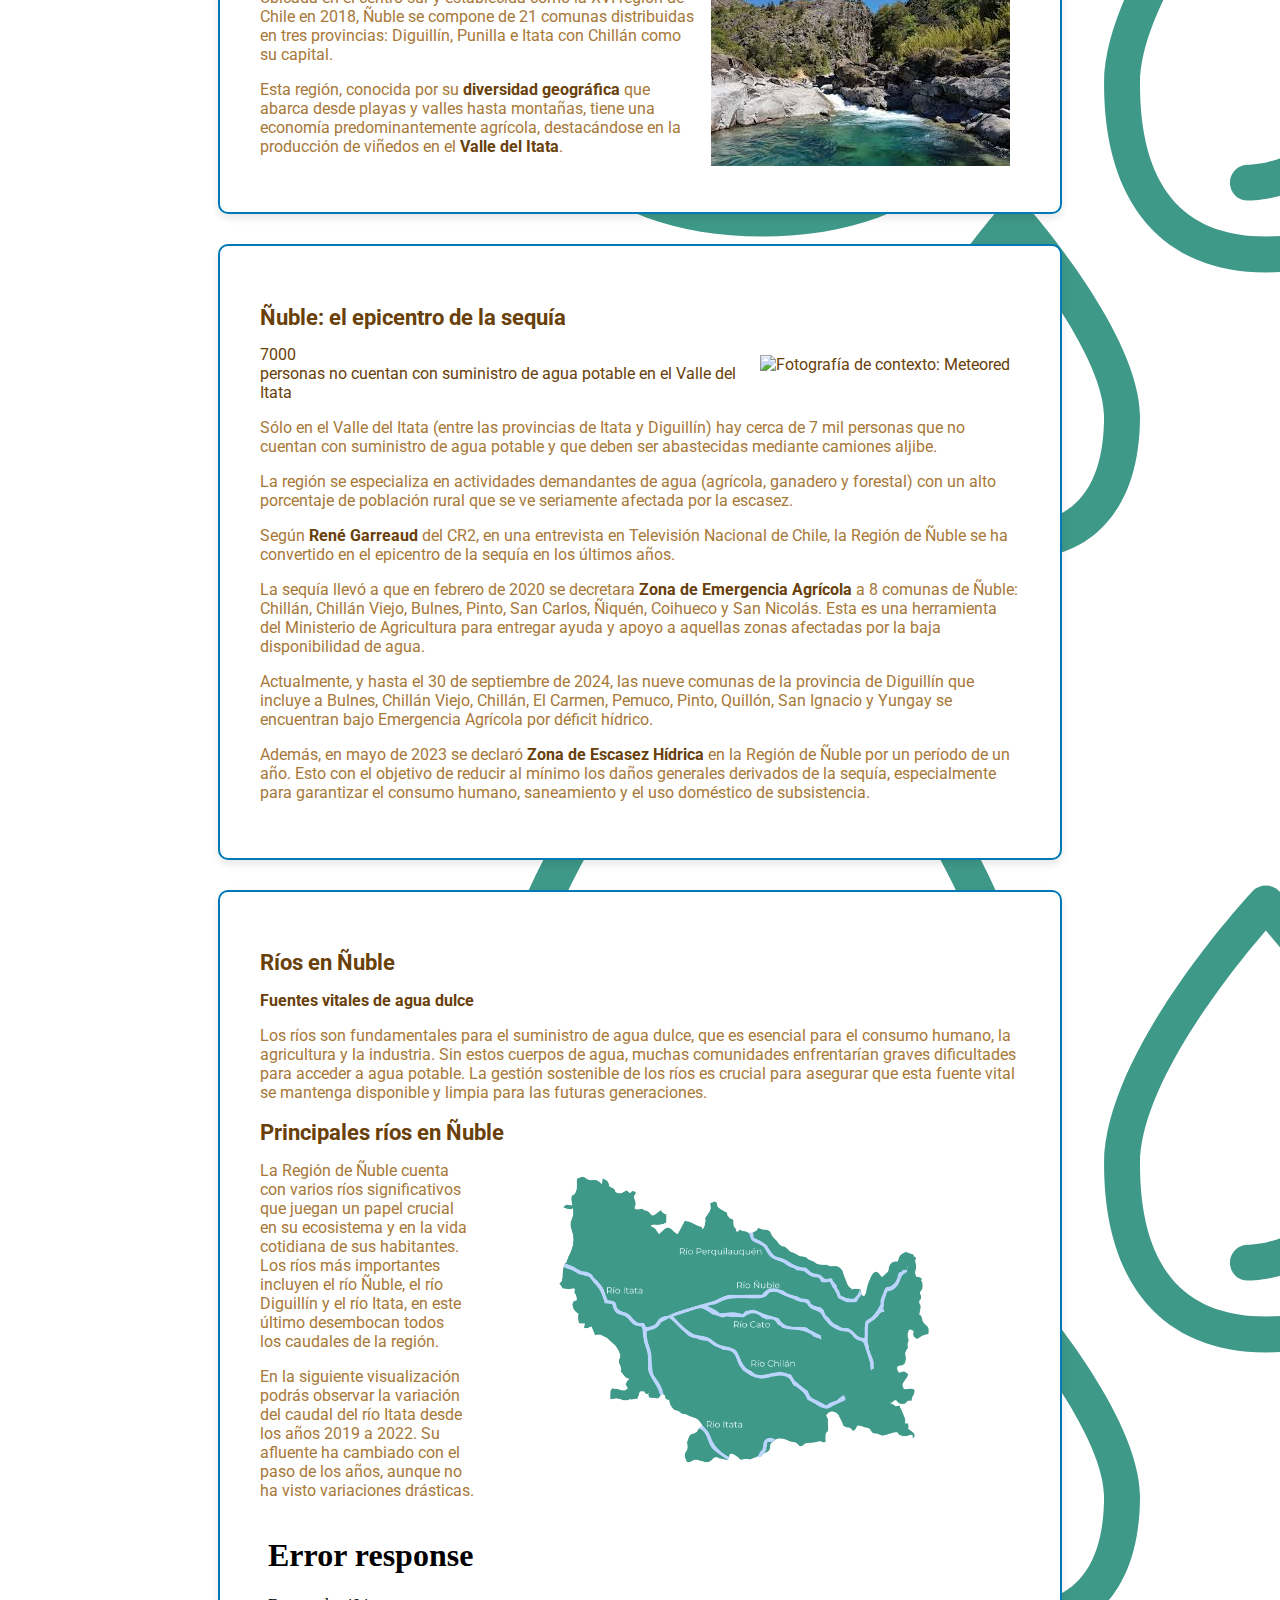
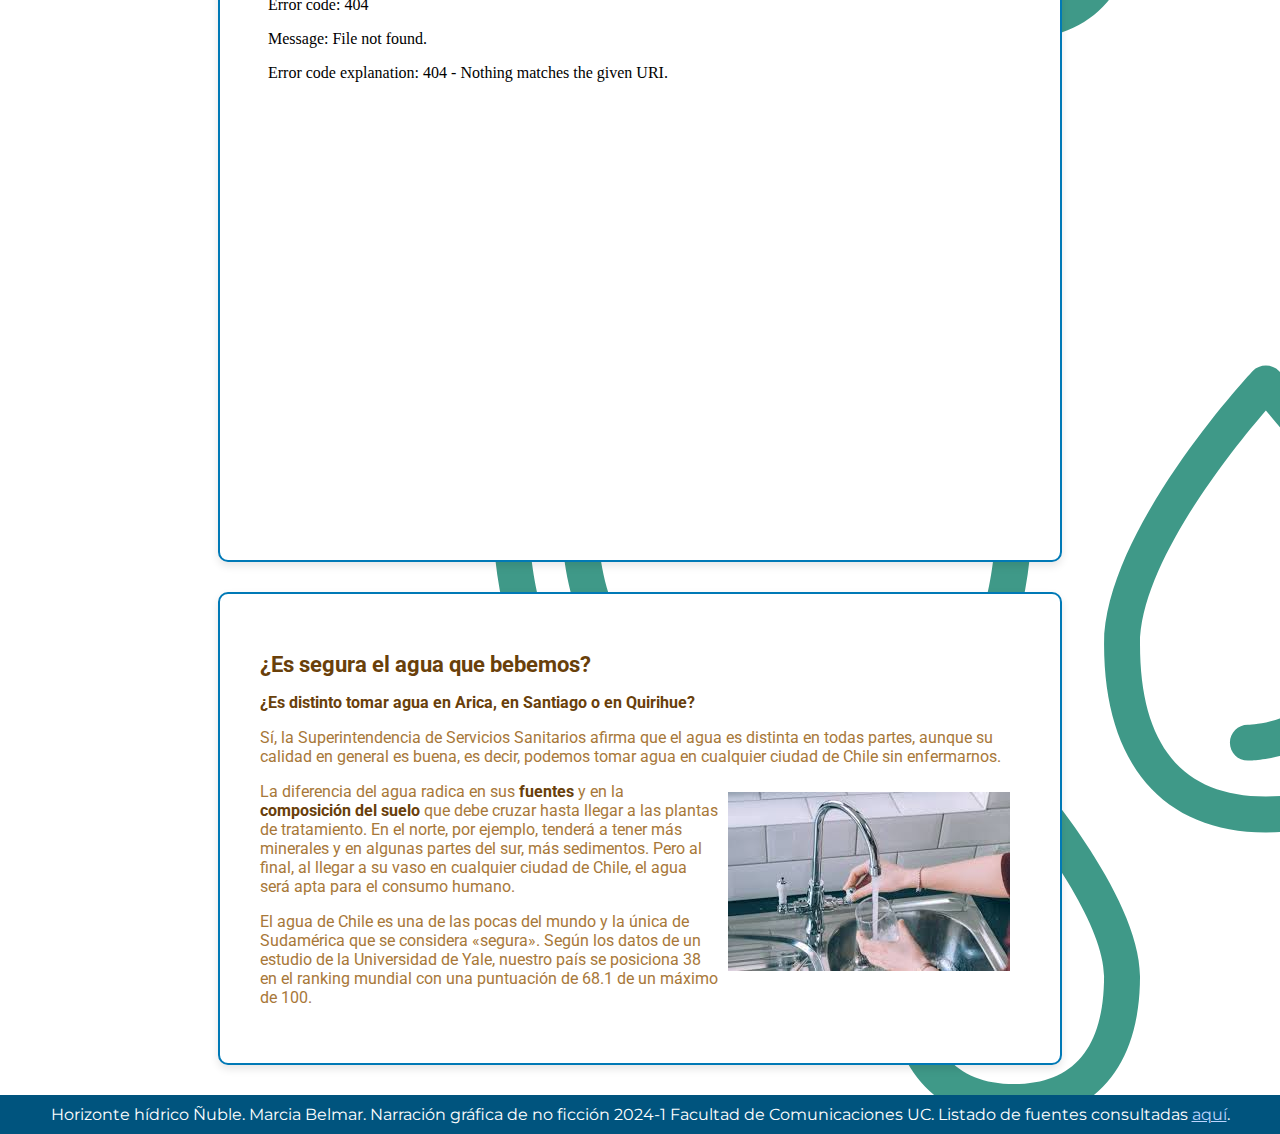
==== commit f2fac5ed: "e6" ====
--- a/index.html
+++ b/index.html
@@ -4,9 +4,9 @@
     <meta charset="UTF-8">
     <meta name="viewport" content="width=device-width, initial-scale=1.0">
     <title>Horizonte Hídrico Ñuble</title>
-    <link rel="stylesheet" href="https://fonts.googleapis.com/css2?family=Roboto:wght@400;700&family=Montserrat:wght@400;700&display=swap">
     <link rel="stylesheet" href="styles.css">
     <link rel="icon" href="favicon.png" type="image/png">
+    <link rel="stylesheet" href="https://fonts.googleapis.com/css2?family=Roboto:wght@400;700&family=Montserrat:wght@400;700&display=swap">
 </head>
 <body>
     <header>
@@ -36,7 +36,7 @@
         <div class="color-block">
             <h2>La crisis hídrica</h2>
             <p>La crisis hídrica es una realidad en Chile y el mundo. Según expertos, Chile enfrenta la peor sequía de su historia. Si bien después de 15 años durante las temporadas de lluvia de 2023 y 2024 la intensidad y cantidad de precipitaciones caídas han sorprendido, estos números azules no acabarán con la sequía nacional.</p>
-            <img src="Entrega 5\imagenes\sequia.jpg" class="img-right" alt="Fotografía de contexto: Radio Concepción">
+            <img src="Entrega 5/imagenes/sequia.jpg" class="img-right" alt="Fotografía de contexto: Radio Concepción">
             <p>La <strong>megasequía</strong> explicada en uno de los informes del Centro de Ciencia del Clima y la Resiliencia (CR2) ocurre además durante la década más cálida registrada en Chile central, lo que trae consigo el aumento de pérdida de agua por evaporación, agravando aún más la situación de déficit hídrico. Las <strong>temperaturas máximas y medias</strong> han ido en aumento en el norte y centro del país.</p>
             <p>Las sequías son gatilladas por fenómenos meteorológicos como <strong>La Niña</strong> y <strong>El Niño</strong>, que tienen una correlación con el déficit de precipitaciones. Sin embargo, se ha observado que la escasez de lluvia los últimos 10 años está más bien dominada por una tendencia de Cambio Climático. El estudio del CR2 estima que al menos un 25% del déficit de precipitación es atribuible a este fenómeno.</p>
             <p>Los expertos afirman que estos déficits contribuirán a que exista una progresiva aridificación de la zona central y sur de Chile. Ejemplo de ello es Petorca en la Región de Valparaíso, donde gran cantidad de los habitantes recibe agua en camiones aljibe.</p>
@@ -46,7 +46,7 @@
         <div class="color-block">
             <h2>Cinco años de historia</h2>
             <p>La Región de Ñuble se inauguró apenas el 2018. Aún no celebra su 6° aniversario y ya se ha convertido, según expertos, en el epicentro de la sequía en los últimos años.</p>
-            <img src="Entrega 5\imagenes\reserva.jpeg" class="img-right" alt="Reserva Nacional Ñuble">
+            <img src="Entrega 5/imagenes/reserva.jpeg" class="img-right" alt="Reserva Nacional Ñuble">
             <p>Ubicada en el centro sur y establecida como la XVI región de Chile en 2018, Ñuble se compone de 21 comunas distribuidas en tres provincias: Diguillín, Punilla e Itata con Chillán como su capital.</p>
             <p>Esta región, conocida por su <strong>diversidad geográfica</strong> que abarca desde playas y valles hasta montañas, tiene una economía predominantemente agrícola, destacándose en la producción de viñedos en el <strong>Valle del Itata</strong>.</p>
         </div>
@@ -54,7 +54,13 @@
     <section id="section3">
         <div class="color-block">
             <h2>Ñuble: el epicentro de la sequía</h2>
-            <img src="Entrega 5\imagenes\sequia 2.jpeg" class="img-right" alt="Fotografía de contexto: Meteored">
+            <img src="/Crisis-hidrica/Entrega 5/imagenes/sequia 2.jpeg" class="img-right" alt="Fotografía de contexto: Meteored">
+            <div id="countContainer">
+                <div id="counterBox">
+                    <div id="counter">7000</div>
+                    <div class="count-description">personas no cuentan con suministro de agua potable en el Valle del Itata</div>
+                </div>
+            </div>
             <p>Sólo en el Valle del Itata (entre las provincias de Itata y Diguillín) hay cerca de 7 mil personas que no cuentan con suministro de agua potable y que deben ser abastecidas mediante camiones aljibe.</p>
             <p>La región se especializa en actividades demandantes de agua (agrícola, ganadero y forestal) con un alto porcentaje de población rural que se ve seriamente afectada por la escasez.</p>
             <p>Según <strong>René Garreaud</strong> del CR2, en una entrevista en Televisión Nacional de Chile, la Región de Ñuble se ha convertido en el epicentro de la sequía en los últimos años.</p>
@@ -69,7 +75,7 @@
             <p><strong>Fuentes vitales de agua dulce</strong></p>
             <p>Los ríos son fundamentales para el suministro de agua dulce, que es esencial para el consumo humano, la agricultura y la industria. Sin estos cuerpos de agua, muchas comunidades enfrentarían graves dificultades para acceder a agua potable. La gestión sostenible de los ríos es crucial para asegurar que esta fuente vital se mantenga disponible y limpia para las futuras generaciones.</p>
             <h2>Principales ríos en Ñuble</h2>
-            <img src="Entrega 5\imagenes\mapaÑubleríos.png" class="img-right-large" alt="Mapa con los principales ríos de Ñuble. Elaboración propia">
+            <img src="Entrega 5/imagenes/mapaÑubleríos.png" class="img-right-large" alt="Mapa con los principales ríos de Ñuble. Elaboración propia">
             <p>La Región de Ñuble cuenta con varios ríos significativos que juegan un papel crucial en su ecosistema y en la vida cotidiana de sus habitantes. Los ríos más importantes incluyen el río Ñuble, el río Diguillín y el río Itata, en este último desembocan todos los caudales de la región.</p>
             <p>En la siguiente visualización podrás observar la variación del caudal del río Itata desde los años 2019 a 2022. Su afluente ha cambiado con el paso de los años, aunque no ha visto variaciones drásticas.</p>
             <iframe src="visualizacion.html" width="800" height="600" style="border:none;"></iframe>
@@ -80,7 +86,7 @@
             <h2>¿Es segura el agua que bebemos?</h2>
             <p><strong>¿Es distinto tomar agua en Arica, en Santiago o en Quirihue?</strong></p>
             <p>Sí, la Superintendencia de Servicios Sanitarios afirma que el agua es distinta en todas partes, aunque su calidad en general es buena, es decir, podemos tomar agua en cualquier ciudad de Chile sin enfermarnos.</p>
-            <img src="Entrega 5\imagenes\agua.jpeg" class="img-right" alt="Fotografía de contexto">
+            <img src="Entrega 5/imagenes/agua.jpeg" class="img-right" alt="Fotografía de contexto">
             <p>La diferencia del agua radica en sus <strong>fuentes</strong> y en la <strong>composición del suelo</strong> que debe cruzar hasta llegar a las plantas de tratamiento. En el norte, por ejemplo, tenderá a tener más minerales y en algunas partes del sur, más sedimentos. Pero al final, al llegar a su vaso en cualquier ciudad de Chile, el agua será apta para el consumo humano.</p>
             <p>El agua de Chile es una de las pocas del mundo y la única de Sudamérica que se considera «segura». Según los datos de un estudio de la Universidad de Yale, nuestro país se posiciona 38 en el ranking mundial con una puntuación de 68.1 de un máximo de 100.</p>
         </div>
@@ -88,5 +94,6 @@
     <footer>
         <p>Horizonte hídrico Ñuble. Marcia Belmar. Narración gráfica de no ficción 2024-1 Facultad de Comunicaciones UC. Listado de fuentes consultadas <a href="#" target="_blank">aquí</a>.</p>
     </footer>
+    <script src="script.js"></script>
 </body>
 </html>
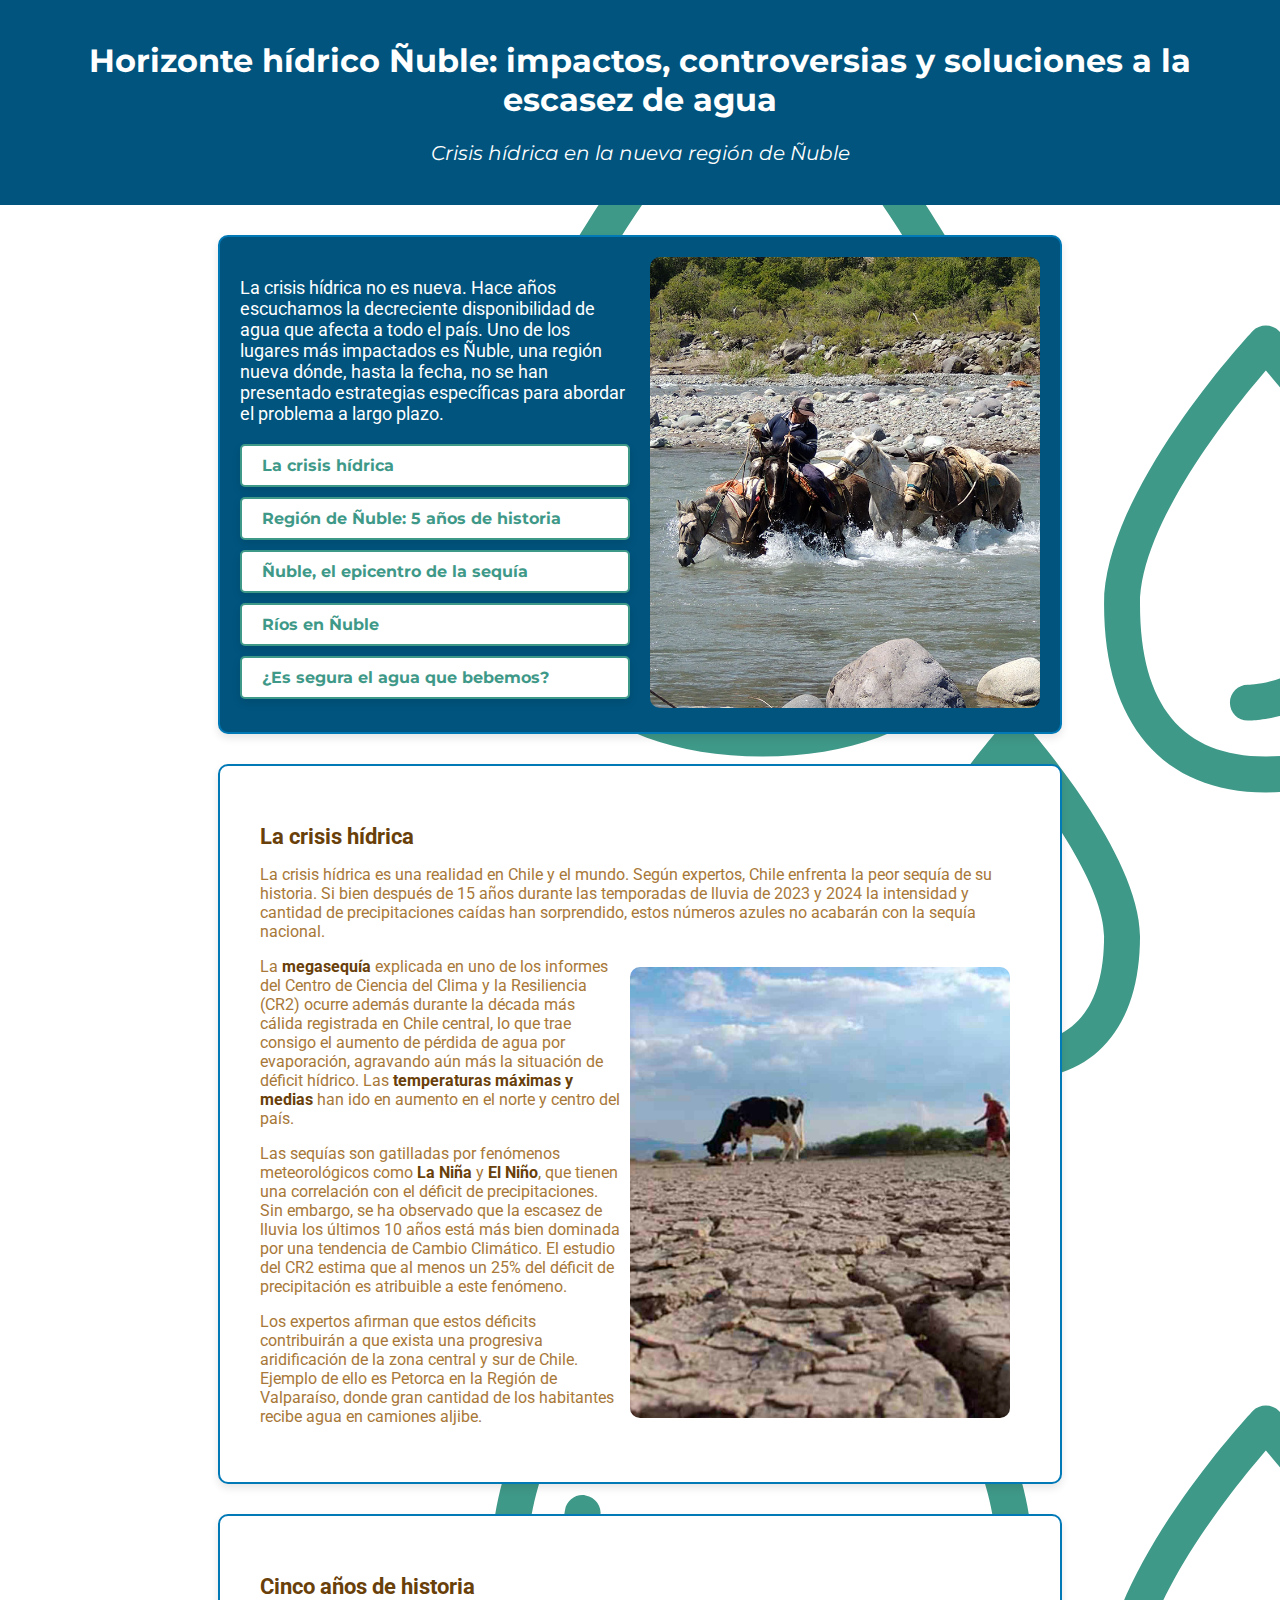
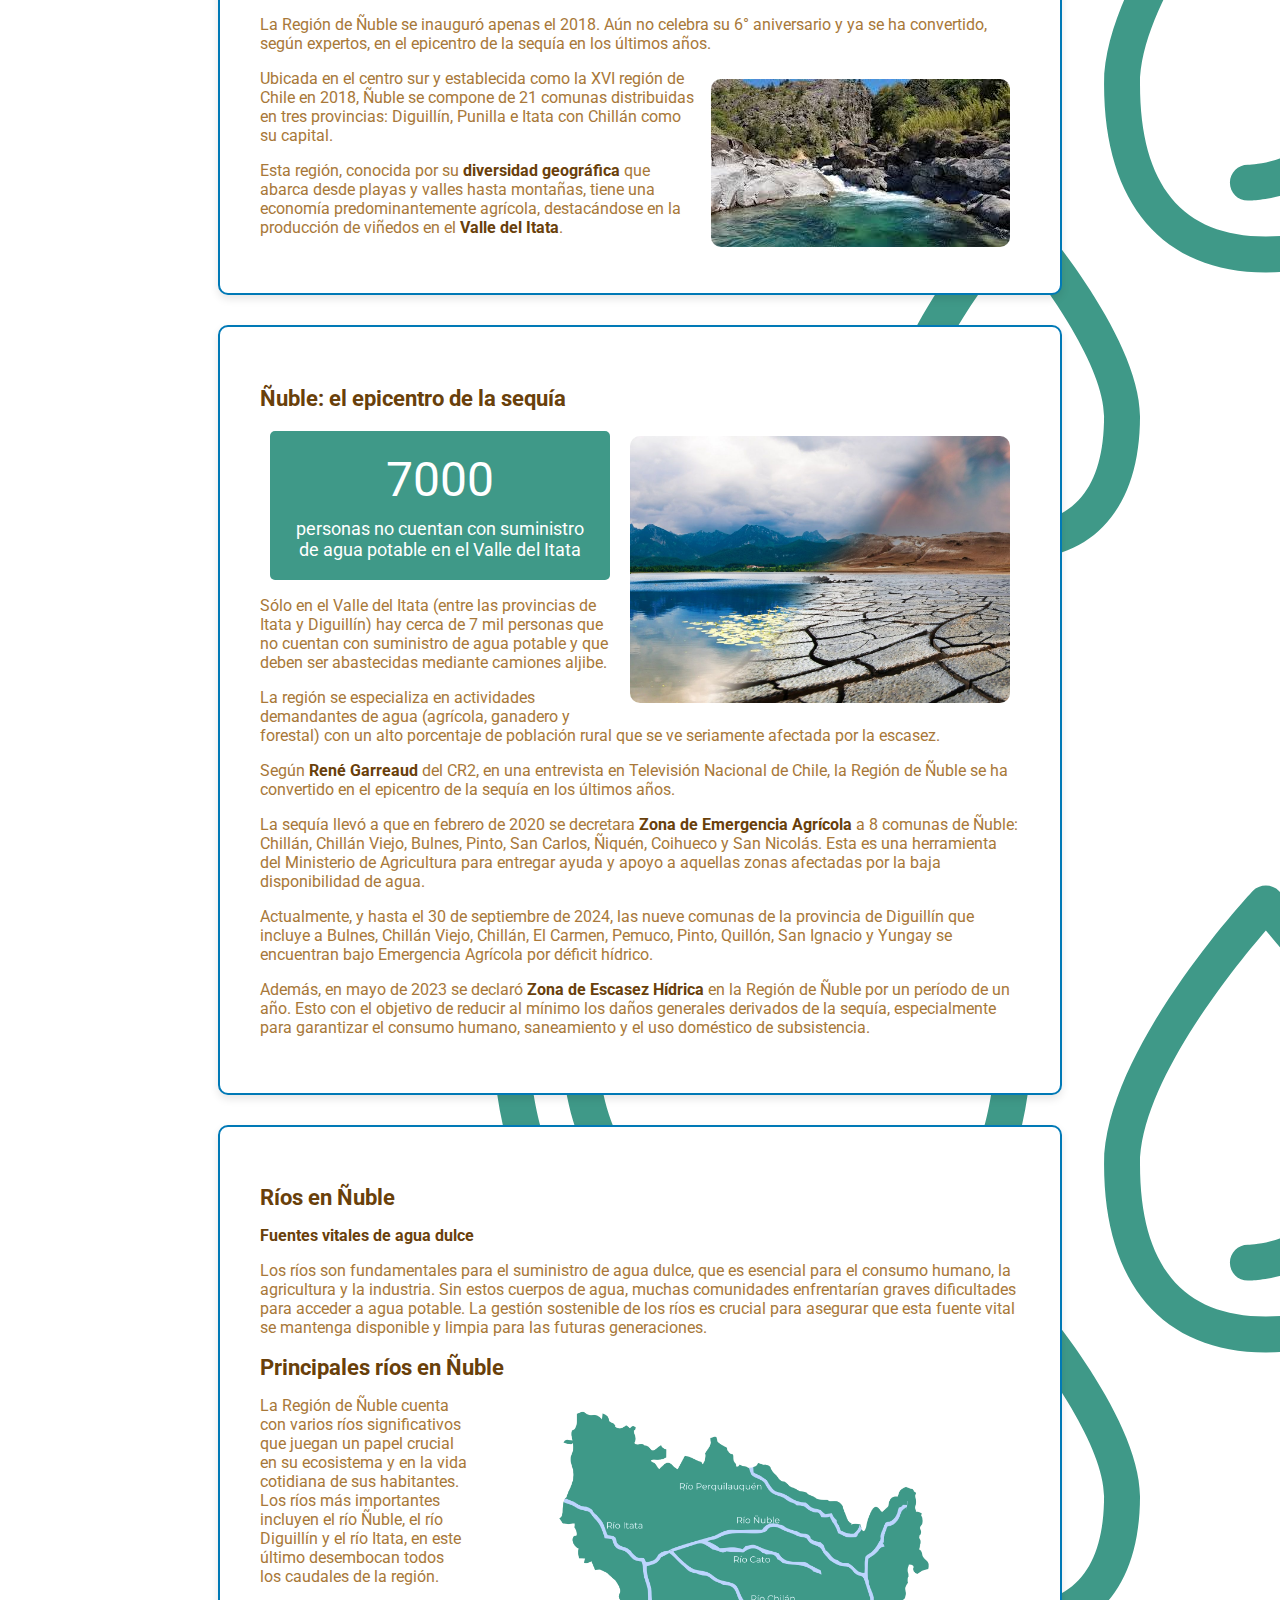
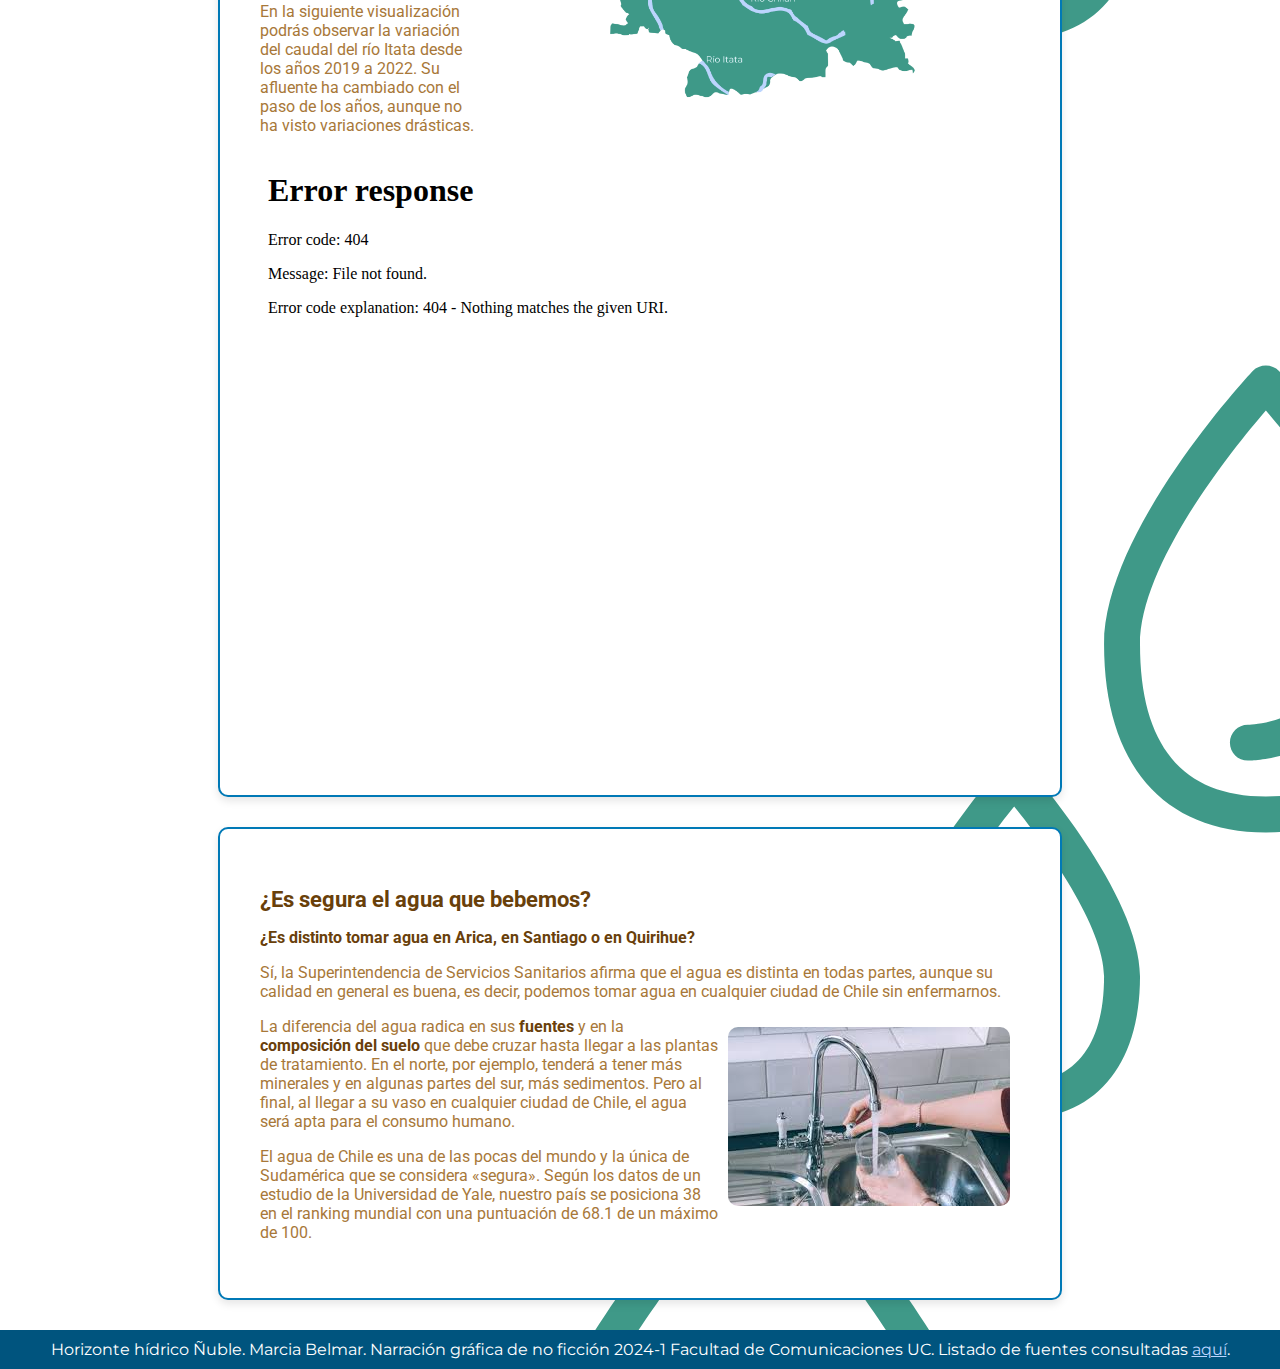
==== commit 0ee37f37: "e6" ====
--- a/index.html
+++ b/index.html
@@ -54,7 +54,7 @@
     <section id="section3">
         <div class="color-block">
             <h2>Ñuble: el epicentro de la sequía</h2>
-            <img src="/Crisis-hidrica/Entrega 5/imagenes/sequia 2.jpeg" class="img-right" alt="Fotografía de contexto: Meteored">
+            <img src="Entrega 5/imagenes/sequia 2.jpeg" class="img-right" alt="Fotografía de contexto: Meteored">
             <div id="countContainer">
                 <div id="counterBox">
                     <div id="counter">7000</div>
@@ -68,7 +68,7 @@
             <p>Actualmente, y hasta el 30 de septiembre de 2024, las nueve comunas de la provincia de Diguillín que incluye a Bulnes, Chillán Viejo, Chillán, El Carmen, Pemuco, Pinto, Quillón, San Ignacio y Yungay se encuentran bajo Emergencia Agrícola por déficit hídrico.</p>
             <p>Además, en mayo de 2023 se declaró <strong>Zona de Escasez Hídrica</strong> en la Región de Ñuble por un período de un año. Esto con el objetivo de reducir al mínimo los daños generales derivados de la sequía, especialmente para garantizar el consumo humano, saneamiento y el uso doméstico de subsistencia.</p>
         </div>
-    </section>
+    </section>    
     <section id="section4">
         <div class="color-block">
             <h2>Ríos en Ñuble</h2>
--- a/styles.css
+++ b/styles.css
@@ -176,5 +176,69 @@
     clear: both; /* Asegura que la imagen no se superponga */
 }
 
-
-
+/* Ajuste específico para la primera imagen */
+#section1 .img-right {
+    width: 392px;
+    height: 451px;
+    object-fit: cover; /* Asegura que la imagen mantenga sus proporciones al ser redimensionada */
+}
+
+#countContainer {
+    display: flex;
+    justify-content: center;
+    align-items: center;
+    margin-top: 20px;
+}
+
+#counterBox {
+    background-color: #3F9988; /* Fondo del contador */
+    color: white; /* Color del texto blanco */
+    padding: 20px;
+    border-radius: 5px;
+    text-align: center;
+    max-width: 300px;
+}
+
+#counter {
+    font-size: 48px;
+    margin: 0;
+}
+
+.count-description {
+    font-size: 18px;
+    margin-top: 10px;
+    color: white; /* Color del texto blanco */
+}
+.menu-image img {
+    width: 392px;
+    height: 451px;
+    object-fit: cover; /* Mantener la proporción al ajustar el tamaño */
+    border-radius: 10px;
+}
+.img-sequia {
+    width: 237px;
+    height: 508px;
+    object-fit: cover; /* Mantener la proporción al ajustar el tamaño */
+    border-radius: 10px;
+}
+.img-right {
+    float: right;
+    margin: 10px;
+    height: auto; /* Mantiene la proporción de la imagen */
+    border-radius: 10px;
+}
+
+.img-sequia {
+    width: 237px;
+    height: 508px;
+    object-fit: cover; /* Mantener la proporción al ajustar el tamaño */
+    border-radius: 10px;
+}
+
+
+
+
+
+
+
+
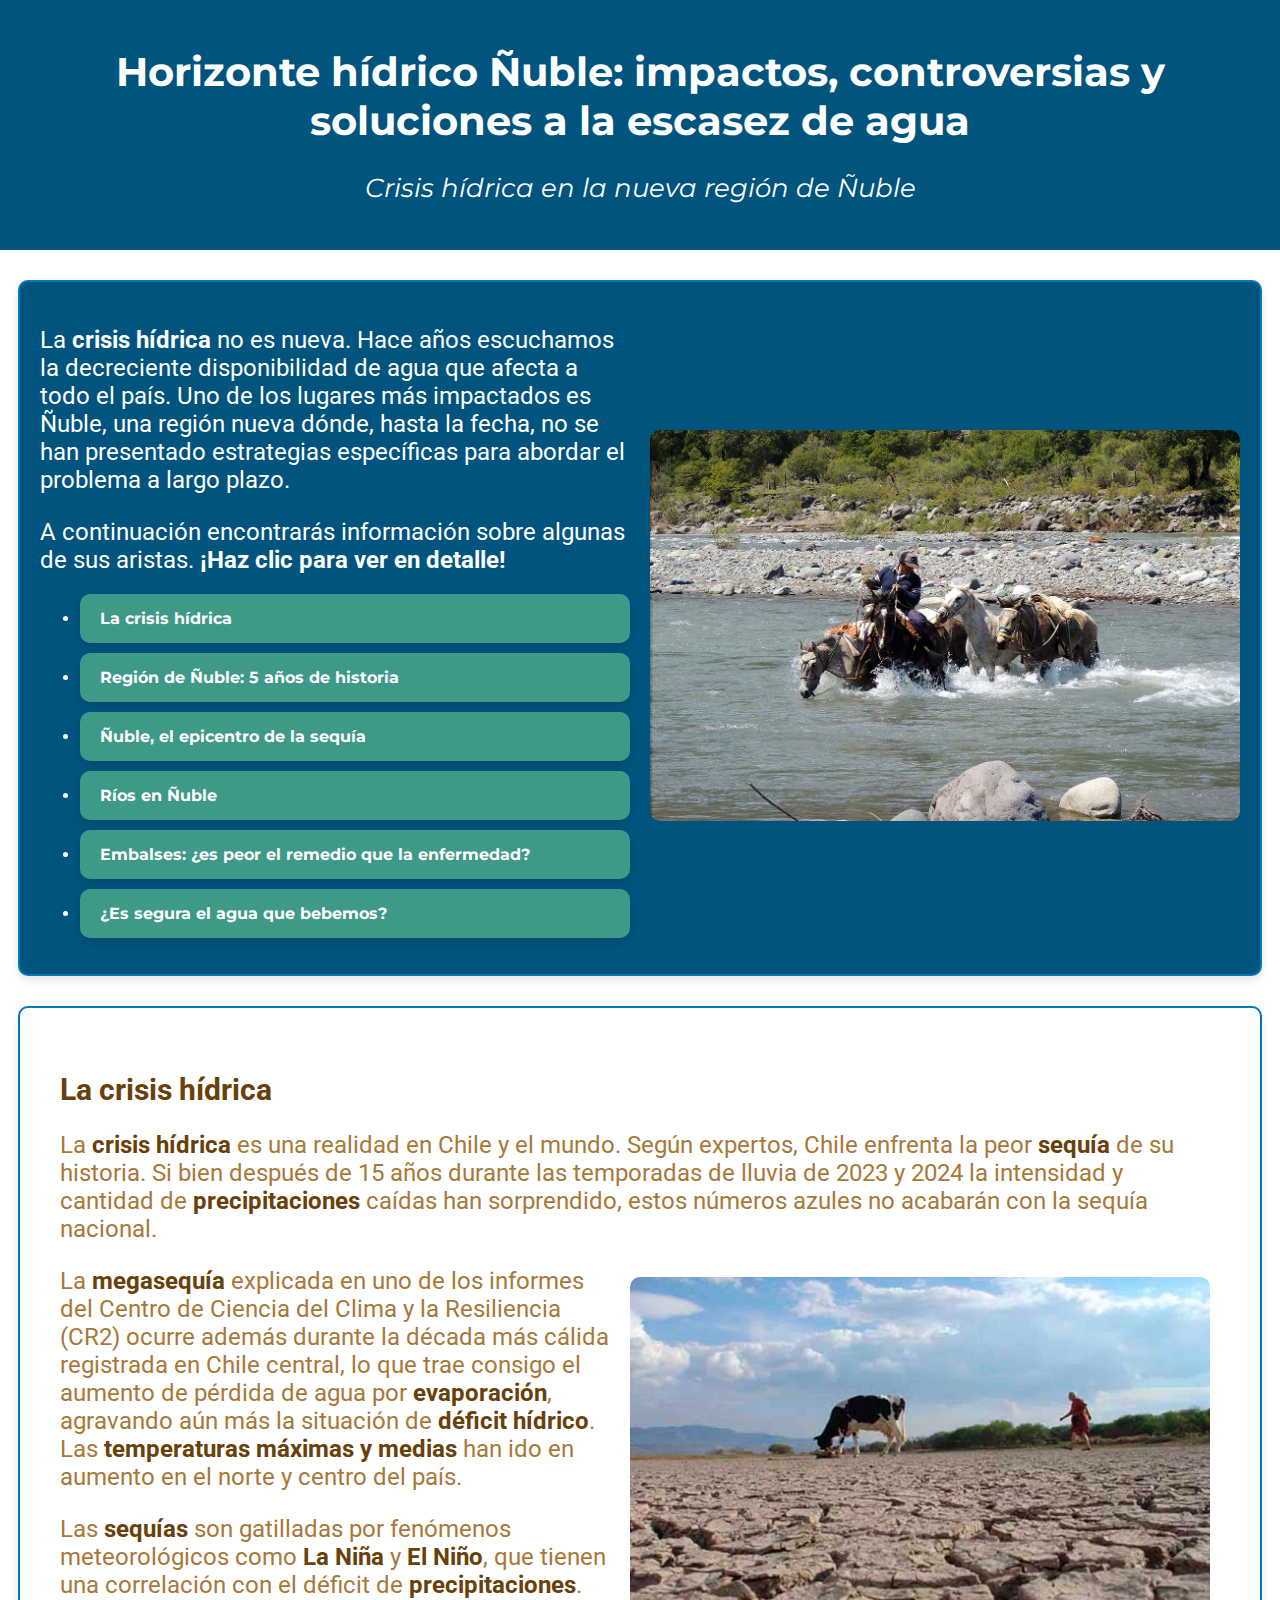
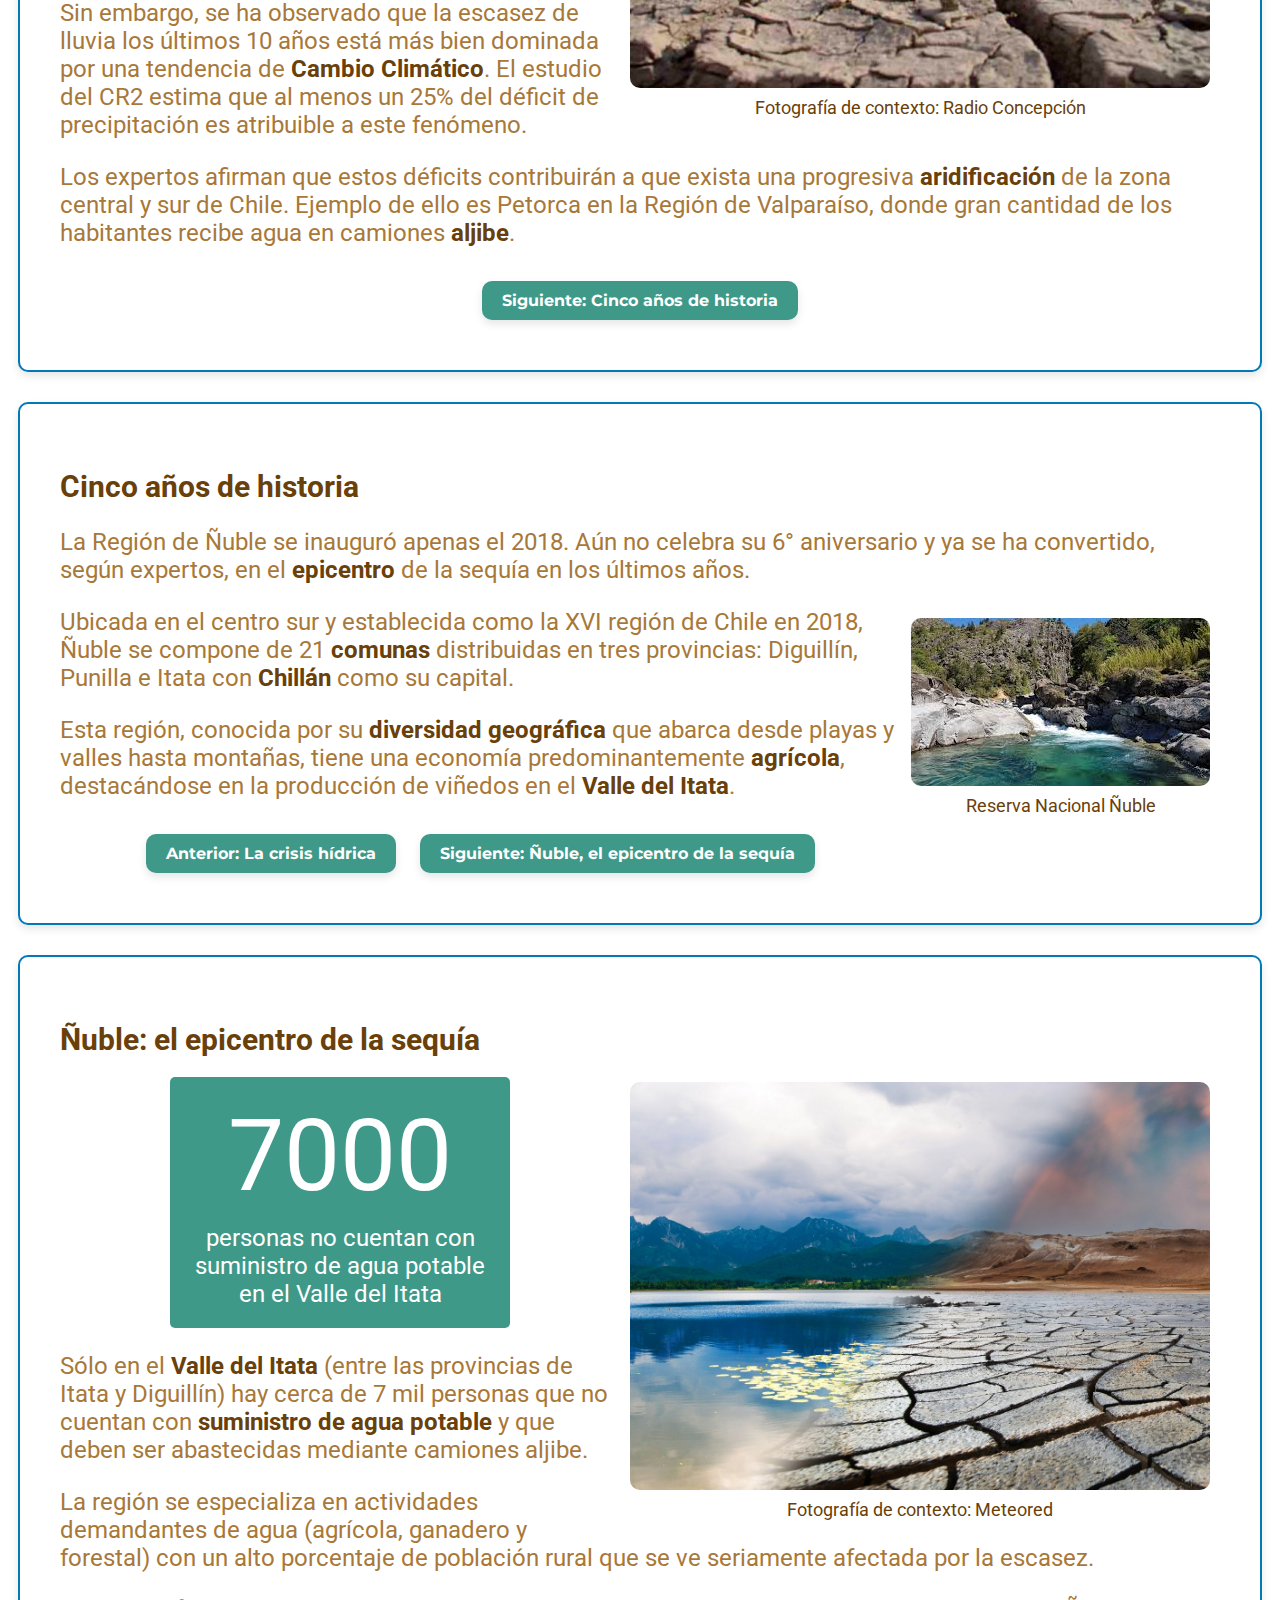
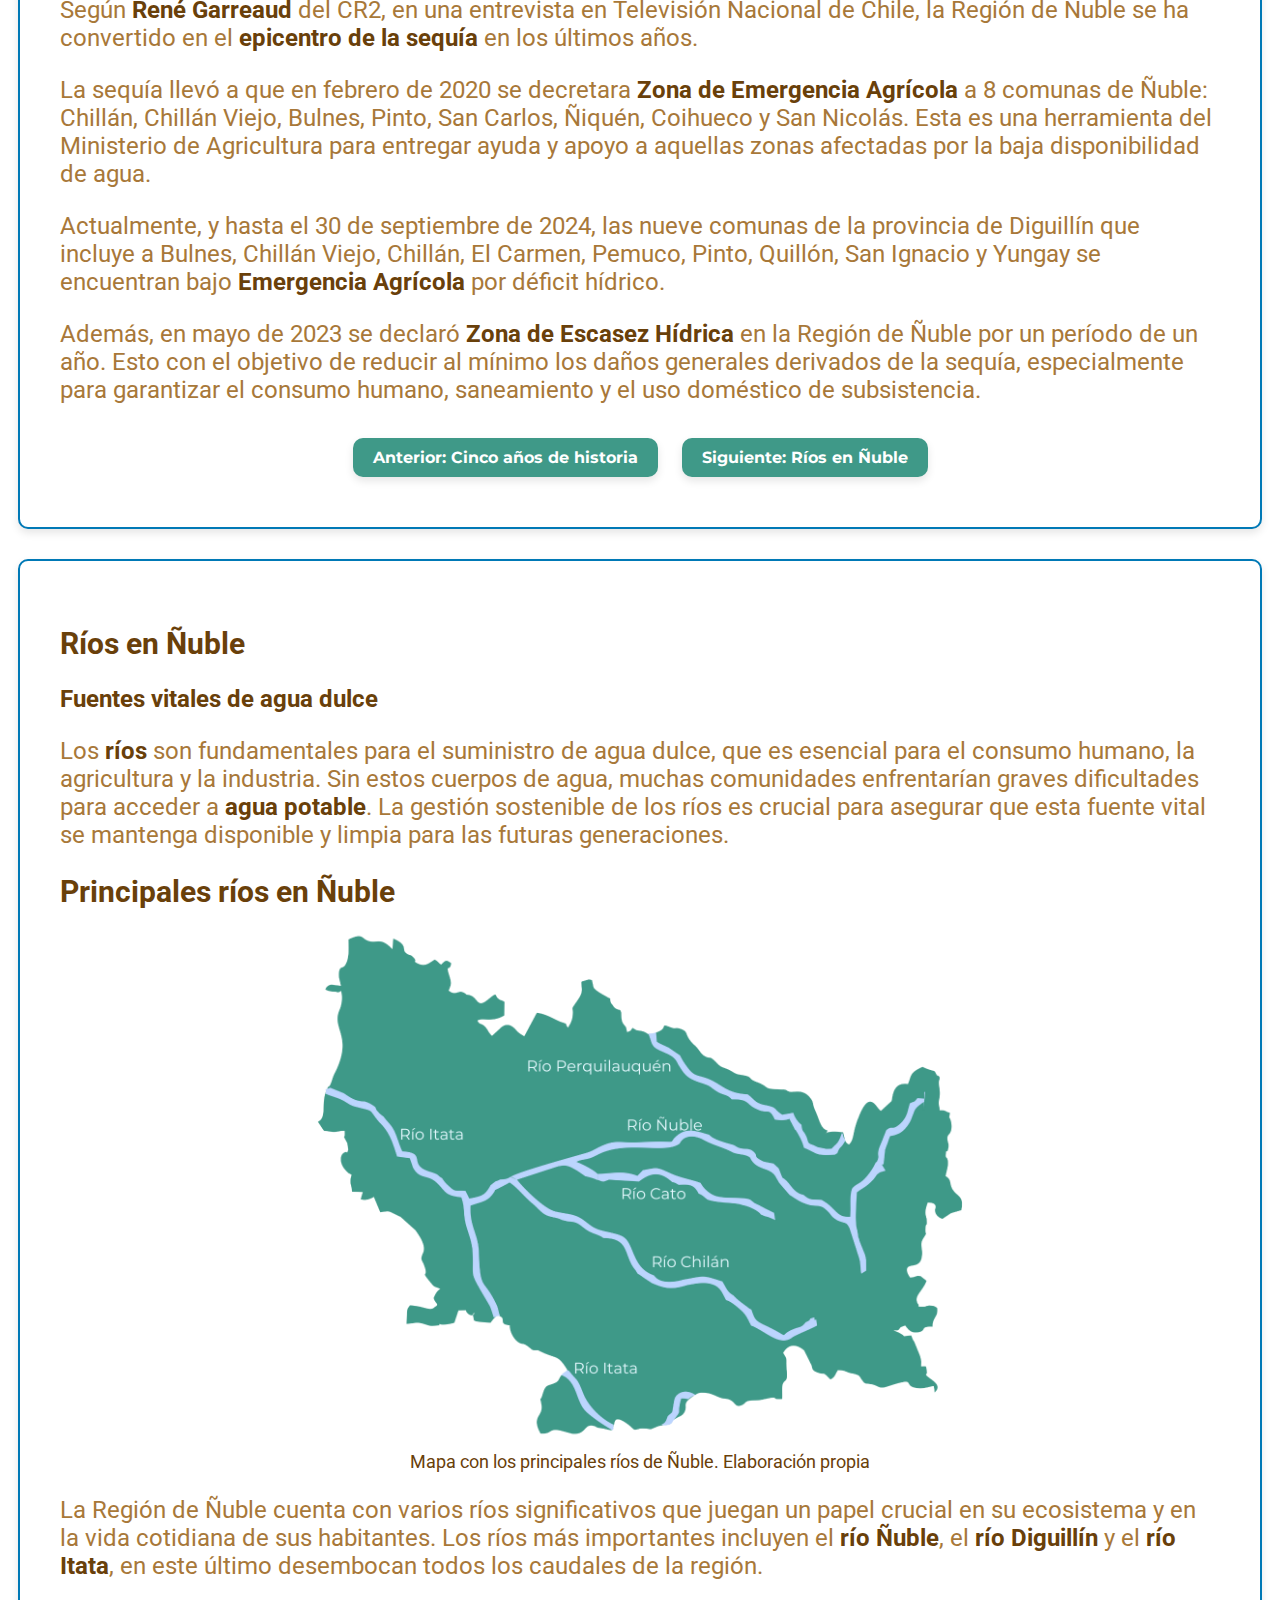
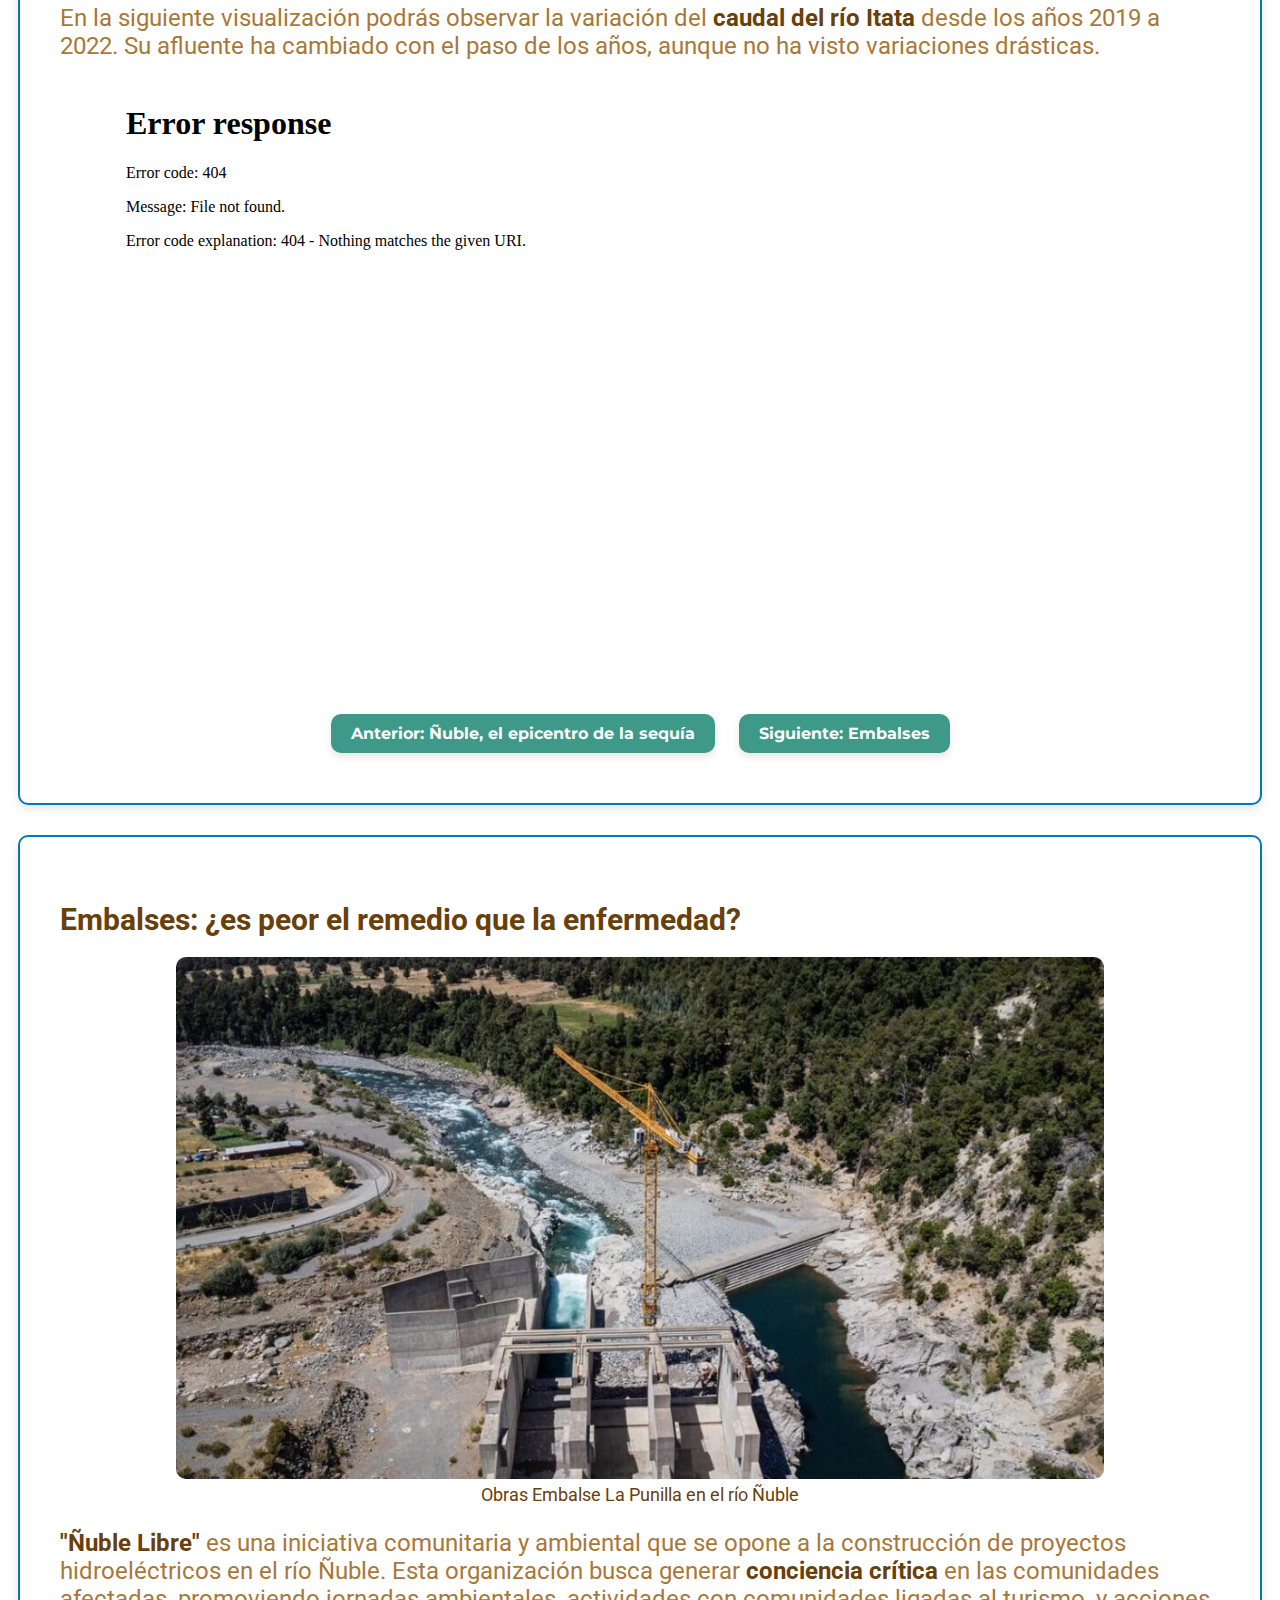
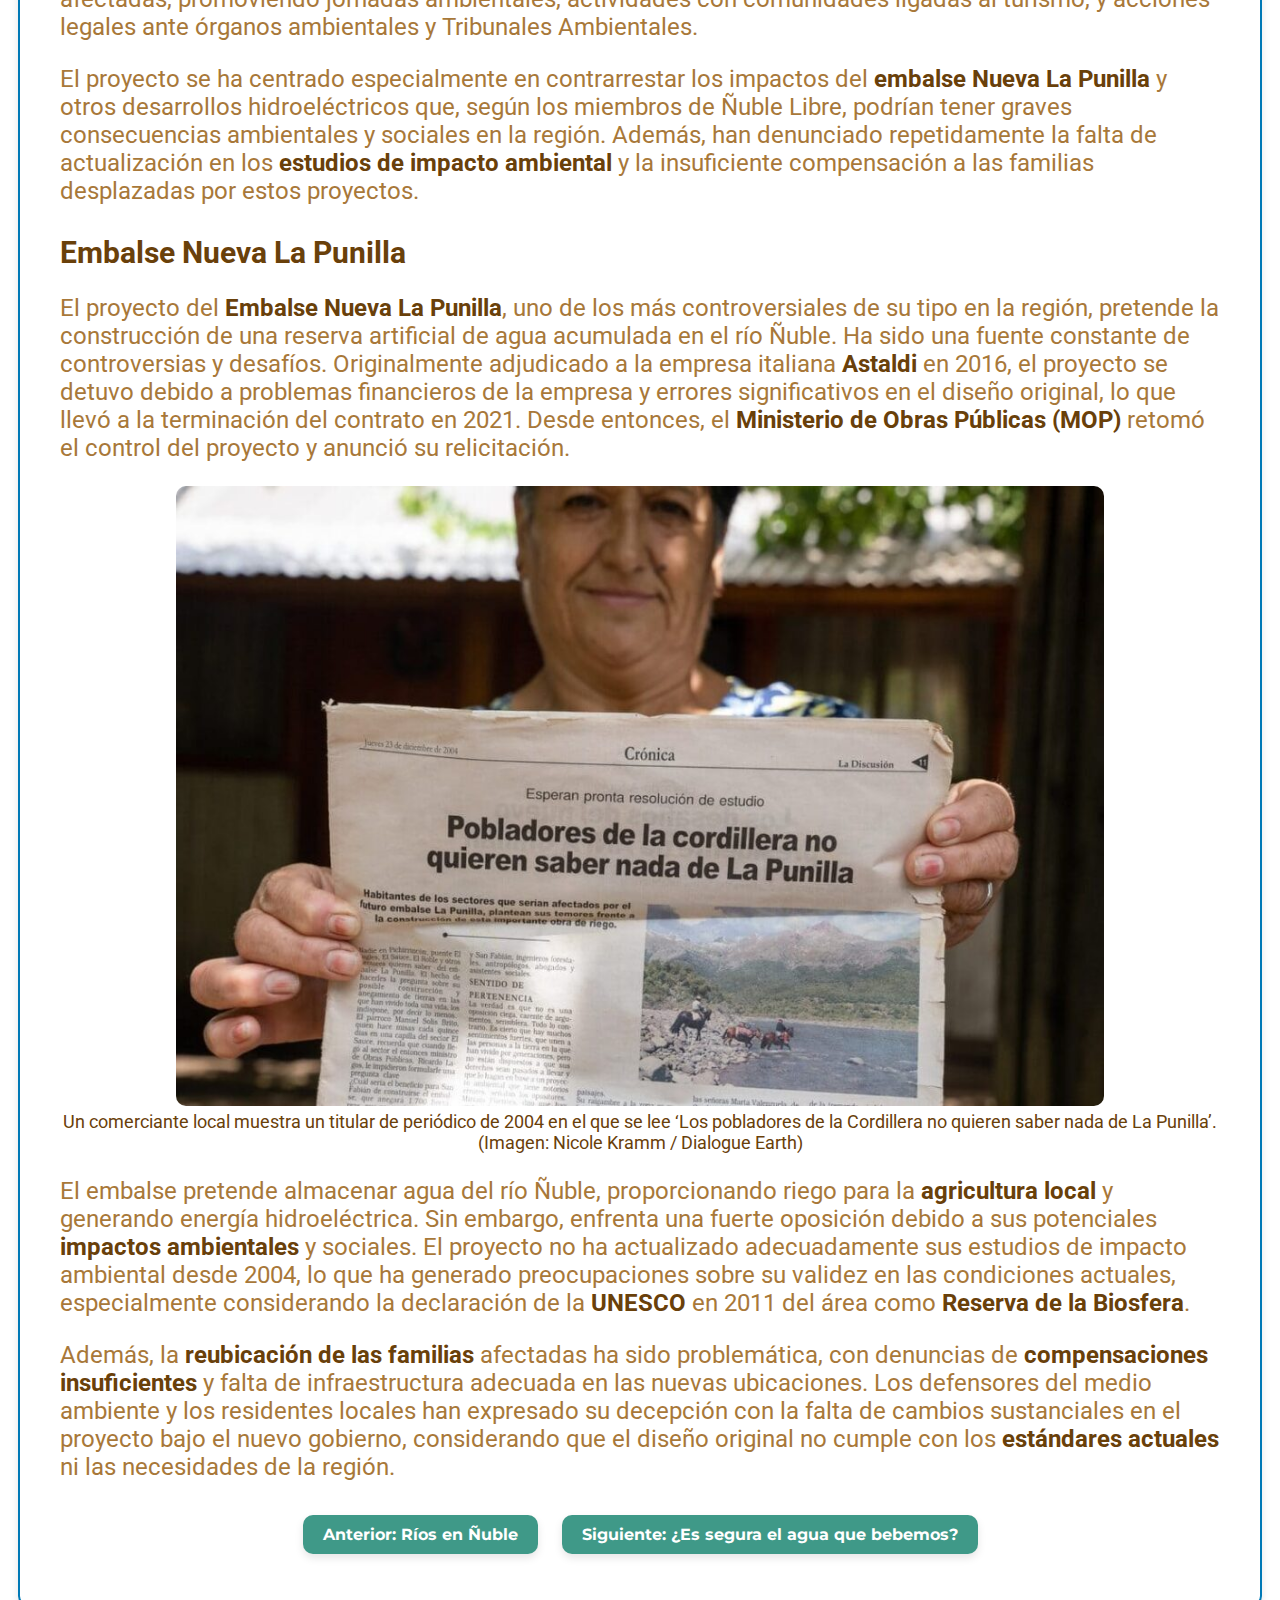
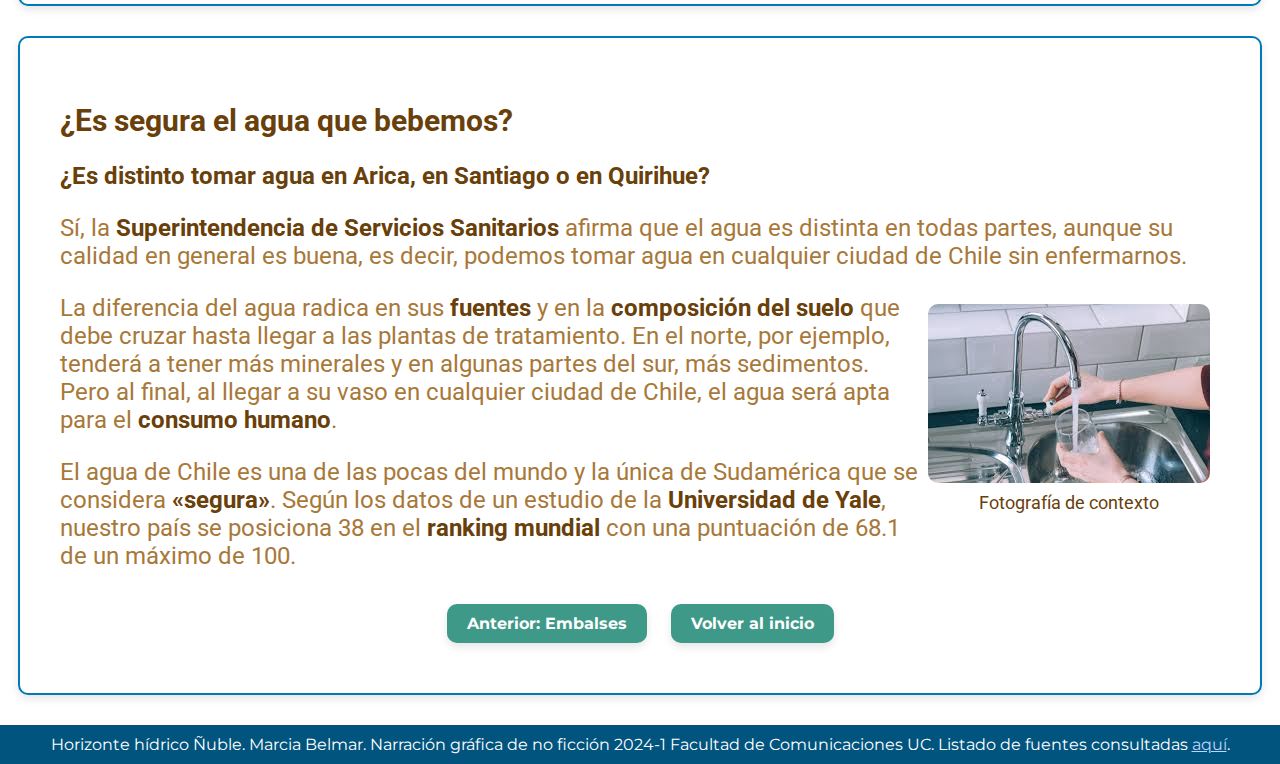
==== commit 16da7f60: "entrega final" ====
--- a/index.html
+++ b/index.html
@@ -9,7 +9,7 @@
     <link rel="stylesheet" href="https://fonts.googleapis.com/css2?family=Roboto:wght@400;700&family=Montserrat:wght@400;700&display=swap">
 </head>
 <body>
-    <header>
+    <header id="top">
         <div class="header-content">
             <h1>Horizonte hídrico Ñuble: impactos, controversias y soluciones a la escasez de agua</h1>
             <p><i>Crisis hídrica en la nueva región de Ñuble</i></p>
@@ -17,16 +17,18 @@
     </header>
     <section class="menu-with-image">
         <div class="menu-content">
-            <p>La crisis hídrica no es nueva. Hace años escuchamos la decreciente disponibilidad de agua que afecta a todo el país. Uno de los lugares más impactados es Ñuble, una región nueva dónde, hasta la fecha, no se han presentado estrategias específicas para abordar el problema a largo plazo.</p>
+            <p>La <strong>crisis hídrica</strong> no es nueva. Hace años escuchamos la decreciente disponibilidad de agua que afecta a todo el país. Uno de los lugares más impactados es Ñuble, una región nueva dónde, hasta la fecha, no se han presentado estrategias específicas para abordar el problema a largo plazo.</p>
+            <p>A continuación encontrarás información sobre algunas de sus aristas. <strong>¡Haz clic para ver en detalle!</strong></p>
             <nav>
                 <ul class="cd-menu">
                     <li><a href="#section1" class="button">La crisis hídrica</a></li>
                     <li><a href="#section2" class="button">Región de Ñuble: 5 años de historia</a></li>
                     <li><a href="#section3" class="button">Ñuble, el epicentro de la sequía</a></li>
                     <li><a href="#section4" class="button">Ríos en Ñuble</a></li>
-                    <li><a href="#section5" class="button">¿Es segura el agua que bebemos?</a></li>
+                    <li><a href="#section5" class="button">Embalses: ¿es peor el remedio que la enfermedad?</a></li>
+                    <li><a href="#section6" class="button">¿Es segura el agua que bebemos?</a></li>
                 </ul>
-            </nav>
+            </nav>         
         </div>
         <div class="menu-image">
             <img src="Entrega 5/imagenes/san fabian.jpg" alt="San Fabian">
@@ -35,65 +37,124 @@
     <section id="section1">
         <div class="color-block">
             <h2>La crisis hídrica</h2>
-            <p>La crisis hídrica es una realidad en Chile y el mundo. Según expertos, Chile enfrenta la peor sequía de su historia. Si bien después de 15 años durante las temporadas de lluvia de 2023 y 2024 la intensidad y cantidad de precipitaciones caídas han sorprendido, estos números azules no acabarán con la sequía nacional.</p>
-            <img src="Entrega 5/imagenes/sequia.jpg" class="img-right" alt="Fotografía de contexto: Radio Concepción">
-            <p>La <strong>megasequía</strong> explicada en uno de los informes del Centro de Ciencia del Clima y la Resiliencia (CR2) ocurre además durante la década más cálida registrada en Chile central, lo que trae consigo el aumento de pérdida de agua por evaporación, agravando aún más la situación de déficit hídrico. Las <strong>temperaturas máximas y medias</strong> han ido en aumento en el norte y centro del país.</p>
-            <p>Las sequías son gatilladas por fenómenos meteorológicos como <strong>La Niña</strong> y <strong>El Niño</strong>, que tienen una correlación con el déficit de precipitaciones. Sin embargo, se ha observado que la escasez de lluvia los últimos 10 años está más bien dominada por una tendencia de Cambio Climático. El estudio del CR2 estima que al menos un 25% del déficit de precipitación es atribuible a este fenómeno.</p>
-            <p>Los expertos afirman que estos déficits contribuirán a que exista una progresiva aridificación de la zona central y sur de Chile. Ejemplo de ello es Petorca en la Región de Valparaíso, donde gran cantidad de los habitantes recibe agua en camiones aljibe.</p>
+            <p>La <strong>crisis hídrica</strong> es una realidad en Chile y el mundo. Según expertos, Chile enfrenta la peor <strong>sequía</strong> de su historia. Si bien después de 15 años durante las temporadas de lluvia de 2023 y 2024 la intensidad y cantidad de <strong>precipitaciones</strong> caídas han sorprendido, estos números azules no acabarán con la sequía nacional.</p>
+            <div class="img-right-container">
+                <img src="Entrega 5/imagenes/sequia.jpg" class="img-right" alt="Fotografía de contexto: Radio Concepción">
+                <div class="caption">Fotografía de contexto: Radio Concepción</div>
+            </div>
+            <p>La <strong>megasequía</strong> explicada en uno de los informes del Centro de Ciencia del Clima y la Resiliencia (CR2) ocurre además durante la década más cálida registrada en Chile central, lo que trae consigo el aumento de pérdida de agua por <strong>evaporación</strong>, agravando aún más la situación de <strong>déficit hídrico</strong>. Las <strong>temperaturas máximas y medias</strong> han ido en aumento en el norte y centro del país.</p>
+            <p>Las <strong>sequías</strong> son gatilladas por fenómenos meteorológicos como <strong>La Niña</strong> y <strong>El Niño</strong>, que tienen una correlación con el déficit de <strong>precipitaciones</strong>. Sin embargo, se ha observado que la escasez de lluvia los últimos 10 años está más bien dominada por una tendencia de <strong>Cambio Climático</strong>. El estudio del CR2 estima que al menos un 25% del déficit de precipitación es atribuible a este fenómeno.</p>
+            <p>Los expertos afirman que estos déficits contribuirán a que exista una progresiva <strong>aridificación</strong> de la zona central y sur de Chile. Ejemplo de ello es Petorca en la Región de Valparaíso, donde gran cantidad de los habitantes recibe agua en camiones <strong>aljibe</strong>.</p>
+            <div class="nav-buttons">
+                <a href="#section2" class="button">Siguiente: Cinco años de historia</a>
+            </div>
         </div>
     </section>
     <section id="section2">
         <div class="color-block">
             <h2>Cinco años de historia</h2>
-            <p>La Región de Ñuble se inauguró apenas el 2018. Aún no celebra su 6° aniversario y ya se ha convertido, según expertos, en el epicentro de la sequía en los últimos años.</p>
-            <img src="Entrega 5/imagenes/reserva.jpeg" class="img-right" alt="Reserva Nacional Ñuble">
-            <p>Ubicada en el centro sur y establecida como la XVI región de Chile en 2018, Ñuble se compone de 21 comunas distribuidas en tres provincias: Diguillín, Punilla e Itata con Chillán como su capital.</p>
-            <p>Esta región, conocida por su <strong>diversidad geográfica</strong> que abarca desde playas y valles hasta montañas, tiene una economía predominantemente agrícola, destacándose en la producción de viñedos en el <strong>Valle del Itata</strong>.</p>
+            <p>La Región de Ñuble se inauguró apenas el 2018. Aún no celebra su 6° aniversario y ya se ha convertido, según expertos, en el <strong>epicentro</strong> de la sequía en los últimos años.</p>
+            <div class="img-right-container">
+                <img src="Entrega 5/imagenes/reserva.jpeg" class="img-right" alt="Reserva Nacional Ñuble">
+                <div class="caption">Reserva Nacional Ñuble</div>
+            </div>
+            <p>Ubicada en el centro sur y establecida como la XVI región de Chile en 2018, Ñuble se compone de 21 <strong>comunas</strong> distribuidas en tres provincias: Diguillín, Punilla e Itata con <strong>Chillán</strong> como su capital.</p>
+            <p>Esta región, conocida por su <strong>diversidad geográfica</strong> que abarca desde playas y valles hasta montañas, tiene una economía predominantemente <strong>agrícola</strong>, destacándose en la producción de viñedos en el <strong>Valle del Itata</strong>.</p>
+            <div class="nav-buttons">
+                <a href="#section1" class="button">Anterior: La crisis hídrica</a>
+                <a href="#section3" class="button">Siguiente: Ñuble, el epicentro de la sequía</a>
+            </div>
         </div>
     </section>
     <section id="section3">
         <div class="color-block">
             <h2>Ñuble: el epicentro de la sequía</h2>
-            <img src="Entrega 5/imagenes/sequia 2.jpeg" class="img-right" alt="Fotografía de contexto: Meteored">
+            <div class="img-right-container">
+                <img src="Entrega 5/imagenes/sequia 2.jpeg" class="img-right" alt="Fotografía de contexto: Meteored">
+                <div class="caption">Fotografía de contexto: Meteored</div>
+            </div>
             <div id="countContainer">
                 <div id="counterBox">
                     <div id="counter">7000</div>
                     <div class="count-description">personas no cuentan con suministro de agua potable en el Valle del Itata</div>
                 </div>
             </div>
-            <p>Sólo en el Valle del Itata (entre las provincias de Itata y Diguillín) hay cerca de 7 mil personas que no cuentan con suministro de agua potable y que deben ser abastecidas mediante camiones aljibe.</p>
+            <p>Sólo en el <strong>Valle del Itata</strong> (entre las provincias de Itata y Diguillín) hay cerca de 7 mil personas que no cuentan con <strong>suministro de agua potable</strong> y que deben ser abastecidas mediante camiones aljibe.</p>
             <p>La región se especializa en actividades demandantes de agua (agrícola, ganadero y forestal) con un alto porcentaje de población rural que se ve seriamente afectada por la escasez.</p>
-            <p>Según <strong>René Garreaud</strong> del CR2, en una entrevista en Televisión Nacional de Chile, la Región de Ñuble se ha convertido en el epicentro de la sequía en los últimos años.</p>
+            <p>Según <strong>René Garreaud</strong> del CR2, en una entrevista en Televisión Nacional de Chile, la Región de Ñuble se ha convertido en el <strong>epicentro de la sequía</strong> en los últimos años.</p>
             <p>La sequía llevó a que en febrero de 2020 se decretara <strong>Zona de Emergencia Agrícola</strong> a 8 comunas de Ñuble: Chillán, Chillán Viejo, Bulnes, Pinto, San Carlos, Ñiquén, Coihueco y San Nicolás. Esta es una herramienta del Ministerio de Agricultura para entregar ayuda y apoyo a aquellas zonas afectadas por la baja disponibilidad de agua.</p>
-            <p>Actualmente, y hasta el 30 de septiembre de 2024, las nueve comunas de la provincia de Diguillín que incluye a Bulnes, Chillán Viejo, Chillán, El Carmen, Pemuco, Pinto, Quillón, San Ignacio y Yungay se encuentran bajo Emergencia Agrícola por déficit hídrico.</p>
+            <p>Actualmente, y hasta el 30 de septiembre de 2024, las nueve comunas de la provincia de Diguillín que incluye a Bulnes, Chillán Viejo, Chillán, El Carmen, Pemuco, Pinto, Quillón, San Ignacio y Yungay se encuentran bajo <strong>Emergencia Agrícola</strong> por déficit hídrico.</p>
             <p>Además, en mayo de 2023 se declaró <strong>Zona de Escasez Hídrica</strong> en la Región de Ñuble por un período de un año. Esto con el objetivo de reducir al mínimo los daños generales derivados de la sequía, especialmente para garantizar el consumo humano, saneamiento y el uso doméstico de subsistencia.</p>
+            <div class="nav-buttons">
+                <a href="#section2" class="button">Anterior: Cinco años de historia</a>
+                <a href="#section4" class="button">Siguiente: Ríos en Ñuble</a>
+            </div>
         </div>
-    </section>    
+    </section>
     <section id="section4">
         <div class="color-block">
             <h2>Ríos en Ñuble</h2>
             <p><strong>Fuentes vitales de agua dulce</strong></p>
-            <p>Los ríos son fundamentales para el suministro de agua dulce, que es esencial para el consumo humano, la agricultura y la industria. Sin estos cuerpos de agua, muchas comunidades enfrentarían graves dificultades para acceder a agua potable. La gestión sostenible de los ríos es crucial para asegurar que esta fuente vital se mantenga disponible y limpia para las futuras generaciones.</p>
+            <p>Los <strong>ríos</strong> son fundamentales para el suministro de agua dulce, que es esencial para el consumo humano, la agricultura y la industria. Sin estos cuerpos de agua, muchas comunidades enfrentarían graves dificultades para acceder a <strong>agua potable</strong>. La gestión sostenible de los ríos es crucial para asegurar que esta fuente vital se mantenga disponible y limpia para las futuras generaciones.</p>
             <h2>Principales ríos en Ñuble</h2>
-            <img src="Entrega 5/imagenes/mapaÑubleríos.png" class="img-right-large" alt="Mapa con los principales ríos de Ñuble. Elaboración propia">
-            <p>La Región de Ñuble cuenta con varios ríos significativos que juegan un papel crucial en su ecosistema y en la vida cotidiana de sus habitantes. Los ríos más importantes incluyen el río Ñuble, el río Diguillín y el río Itata, en este último desembocan todos los caudales de la región.</p>
-            <p>En la siguiente visualización podrás observar la variación del caudal del río Itata desde los años 2019 a 2022. Su afluente ha cambiado con el paso de los años, aunque no ha visto variaciones drásticas.</p>
+            <img src="Entrega 5/imagenes/mapaÑubleríos.png" class="img-full" alt="Mapa con los principales ríos de Ñuble. Elaboración propia">
+            <div class="caption">Mapa con los principales ríos de Ñuble. Elaboración propia</div>
+            <p>La Región de Ñuble cuenta con varios ríos significativos que juegan un papel crucial en su ecosistema y en la vida cotidiana de sus habitantes. Los ríos más importantes incluyen el <strong>río Ñuble</strong>, el <strong>río Diguillín</strong> y el <strong>río Itata</strong>, en este último desembocan todos los caudales de la región.</p>
+            <p>En la siguiente visualización podrás observar la variación del <strong>caudal del río Itata</strong> desde los años 2019 a 2022. Su afluente ha cambiado con el paso de los años, aunque no ha visto variaciones drásticas.</p>
             <iframe src="visualizacion.html" width="800" height="600" style="border:none;"></iframe>
+            <div class="nav-buttons">
+                <a href="#section3" class="button">Anterior: Ñuble, el epicentro de la sequía</a>
+                <a href="#section5" class="button">Siguiente: Embalses</a>
+            </div>
         </div>
     </section>
     <section id="section5">
         <div class="color-block">
+            <h2>Embalses: ¿es peor el remedio que la enfermedad?</h2>
+            <div class="img-full-container">
+                <img src="Entrega6/imagenes/obras.jpg" class="img-full" alt="Obras Embalse La Punilla en el río Ñuble. (Imagen: Nicole Kramm / Dialogue Earth)">
+                <div class="caption">Obras Embalse La Punilla en el río Ñuble</div>
+            </div>
+            <p><strong>"Ñuble Libre"</strong> es una iniciativa comunitaria y ambiental que se opone a la construcción de proyectos hidroeléctricos en el río Ñuble. Esta organización busca generar <strong>conciencia crítica</strong> en las comunidades afectadas, promoviendo jornadas ambientales, actividades con comunidades ligadas al turismo, y acciones legales ante órganos ambientales y Tribunales Ambientales.</p>
+            <p>El proyecto se ha centrado especialmente en contrarrestar los impactos del <strong>embalse Nueva La Punilla</strong> y otros desarrollos hidroeléctricos que, según los miembros de Ñuble Libre, podrían tener graves consecuencias ambientales y sociales en la región. Además, han denunciado repetidamente la falta de actualización en los <strong>estudios de impacto ambiental</strong> y la insuficiente compensación a las familias desplazadas por estos proyectos.</p>
+            <h3>Embalse Nueva La Punilla</h3>
+            <p>El proyecto del <strong>Embalse Nueva La Punilla</strong>, uno de los más controversiales de su tipo en la región, pretende la construcción de una reserva artificial de agua acumulada en el río Ñuble. Ha sido una fuente constante de controversias y desafíos. Originalmente adjudicado a la empresa italiana <strong>Astaldi</strong> en 2016, el proyecto se detuvo debido a problemas financieros de la empresa y errores significativos en el diseño original, lo que llevó a la terminación del contrato en 2021. Desde entonces, el <strong>Ministerio de Obras Públicas (MOP)</strong> retomó el control del proyecto y anunció su relicitación.</p>
+            <div class="img-full-container">
+                <img src="Entrega6/imagenes/lapunilla.jpg" class="img-full" alt="Un comerciante local muestra un titular de periódico de 2004 en el que se lee ‘Los pobladores de la Cordillera no quieren saber nada de La Punilla’. (Imagen: Nicole Kramm / Dialogue Earth)">
+                <div class="caption">Un comerciante local muestra un titular de periódico de 2004 en el que se lee ‘Los pobladores de la Cordillera no quieren saber nada de La Punilla’. (Imagen: Nicole Kramm / Dialogue Earth)</div>
+            </div>
+            <p>El embalse pretende almacenar agua del río Ñuble, proporcionando riego para la <strong>agricultura local</strong> y generando energía hidroeléctrica. Sin embargo, enfrenta una fuerte oposición debido a sus potenciales <strong>impactos ambientales</strong> y sociales. El proyecto no ha actualizado adecuadamente sus estudios de impacto ambiental desde 2004, lo que ha generado preocupaciones sobre su validez en las condiciones actuales, especialmente considerando la declaración de la <strong>UNESCO</strong> en 2011 del área como <strong>Reserva de la Biosfera</strong>.</p>
+            <p>Además, la <strong>reubicación de las familias</strong> afectadas ha sido problemática, con denuncias de <strong>compensaciones insuficientes</strong> y falta de infraestructura adecuada en las nuevas ubicaciones. Los defensores del medio ambiente y los residentes locales han expresado su decepción con la falta de cambios sustanciales en el proyecto bajo el nuevo gobierno, considerando que el diseño original no cumple con los <strong>estándares actuales</strong> ni las necesidades de la región.</p>
+            <div class="nav-buttons">
+                <a href="#section4" class="button">Anterior: Ríos en Ñuble</a>
+                <a href="#section6" class="button">Siguiente: ¿Es segura el agua que bebemos?</a>
+            </div>
+        </div>
+    </section>
+    <section id="section6">
+        <div class="color-block">
             <h2>¿Es segura el agua que bebemos?</h2>
             <p><strong>¿Es distinto tomar agua en Arica, en Santiago o en Quirihue?</strong></p>
-            <p>Sí, la Superintendencia de Servicios Sanitarios afirma que el agua es distinta en todas partes, aunque su calidad en general es buena, es decir, podemos tomar agua en cualquier ciudad de Chile sin enfermarnos.</p>
-            <img src="Entrega 5/imagenes/agua.jpeg" class="img-right" alt="Fotografía de contexto">
-            <p>La diferencia del agua radica en sus <strong>fuentes</strong> y en la <strong>composición del suelo</strong> que debe cruzar hasta llegar a las plantas de tratamiento. En el norte, por ejemplo, tenderá a tener más minerales y en algunas partes del sur, más sedimentos. Pero al final, al llegar a su vaso en cualquier ciudad de Chile, el agua será apta para el consumo humano.</p>
-            <p>El agua de Chile es una de las pocas del mundo y la única de Sudamérica que se considera «segura». Según los datos de un estudio de la Universidad de Yale, nuestro país se posiciona 38 en el ranking mundial con una puntuación de 68.1 de un máximo de 100.</p>
+            <p>Sí, la <strong>Superintendencia de Servicios Sanitarios</strong> afirma que el agua es distinta en todas partes, aunque su calidad en general es buena, es decir, podemos tomar agua en cualquier ciudad de Chile sin enfermarnos.</p>
+            <div class="img-right-container">
+                <img src="Entrega 5/imagenes/agua.jpeg" class="img-right" alt="Fotografía de contexto">
+                <div class="caption">Fotografía de contexto</div>
+            </div>
+            <p>La diferencia del agua radica en sus <strong>fuentes</strong> y en la <strong>composición del suelo</strong> que debe cruzar hasta llegar a las plantas de tratamiento. En el norte, por ejemplo, tenderá a tener más minerales y en algunas partes del sur, más sedimentos. Pero al final, al llegar a su vaso en cualquier ciudad de Chile, el agua será apta para el <strong>consumo humano</strong>.</p>
+            <p>El agua de Chile es una de las pocas del mundo y la única de Sudamérica que se considera <strong>«segura»</strong>. Según los datos de un estudio de la <strong>Universidad de Yale</strong>, nuestro país se posiciona 38 en el <strong>ranking mundial</strong> con una puntuación de 68.1 de un máximo de 100.</p>
+            <div class="nav-buttons">
+                <a href="#section5" class="button">Anterior: Embalses</a>
+                <a href="#top" class="button">Volver al inicio</a>
+            </div>
         </div>
     </section>
     <footer>
         <p>Horizonte hídrico Ñuble. Marcia Belmar. Narración gráfica de no ficción 2024-1 Facultad de Comunicaciones UC. Listado de fuentes consultadas <a href="#" target="_blank">aquí</a>.</p>
     </footer>
     <script src="script.js"></script>
+    <a href="#top" id="backToTop" title="Volver al inicio">↑ Volver al inicio</a>
 </body>
 </html>
+
+
+
--- a/styles.css
+++ b/styles.css
@@ -6,8 +6,6 @@
     padding: 0;
     box-sizing: border-box;
     background-color: #FFFFFF; /* Fondo blanco */
-    background-image: url('Entrega6/gotas.png'); /* Imagen de fondo en mosaico */
-    background-repeat: repeat; /* Repetir la imagen en mosaico */
 }
 
 header {
@@ -25,20 +23,52 @@
 }
 
 header h1 {
-    font-size: 32px; /* Tamaño más grande para el título */
+    font-size: 40px; /* Tamaño más grande para el título */
 }
 
 header p {
-    font-size: 20px; /* Tamaño más grande para el subtítulo */
+    font-size: 26px; /* Tamaño más grande para el subtítulo */
     margin-top: 10px; /* Espacio entre título y subtítulo */
 }
 
+#navbar {
+    background-color: #00547E; 
+    position: sticky;
+    top: 0;
+    z-index: 1000;
+}
+
+#navbar .cd-menu {
+    display: flex;
+    justify-content: space-around;
+    padding: 10px;
+    list-style: none;
+    margin: 0;
+}
+
+#navbar .cd-menu li {
+    margin: 0;
+}
+
+#navbar .cd-menu a {
+    color: white;
+    text-decoration: none;
+    padding: 10px 20px;
+    border-radius: 5px;
+    transition: background-color 0.3s;
+}
+
+#navbar .cd-menu a:hover {
+    background-color: #003F5C;
+}
+
 .menu-with-image {
-    background-color: #00547E; /* Fondo color #00547E */
     display: flex;
     justify-content: space-between;
     align-items: center;
     padding: 20px;
+    background-color: #00547E; /* Fondo azul igual al header */
+    color: white; /* Texto en blanco */
 }
 
 .menu-content {
@@ -47,29 +77,127 @@
 }
 
 .menu-content p {
+    font-size: 24px;
+    color: white; /* Texto en blanco */
+    margin-bottom: 20px;
+}
+
+.menu-image {
+    flex: 1;
+    text-align: center;
+}
+
+.menu-image img {
+    width: 100%;
+    height: auto;
+    border-radius: 10px;
+}
+
+section {
+    padding: 20px;
+    margin: 30px auto;
+    width: 100%;
+    max-width: 1200px;
+    background-color: white;
+    border-radius: 10px;
+    box-shadow: 0 4px 8px rgba(0, 0, 0, 0.1);
+    border: 2px solid #0079B6;
+}
+
+section:hover {
+    transform: scale(1.02);
+    box-shadow: 0 8px 16px rgba(0, 0, 0, 0.2);
+}
+
+.color-block {
+    padding: 20px;
+    background-color: white;
+    color: #69400A;
+    border-radius: 10px;
+    text-align: left;
+}
+
+.color-block h2 {
+    color: #69400A;
+    font-size: 30px;
+    margin-bottom: 15px;
+}
+
+.color-block h3 {
+    font-size: 30px;
+    margin-bottom: 15px;
+}
+
+.color-block p {
+    color: #A87839;
+    font-size: 24px;
+}
+
+.color-block p strong {
+    font-weight: bold;
+    color: #69400A;
+}
+
+footer {
+    background-color: #00547E;
+    color: white;
+    text-align: center;
+    padding: 10px 0;
+    font-family: 'Montserrat', sans-serif;
+}
+
+footer a {
+    color: #BCD5FF;
+    text-decoration: underline;
+}
+
+footer p {
+    margin: 0;
+}
+
+.img-right-container {
+    float: right;
+    margin: 10px;
+    max-width: 50%;
+}
+
+.img-right-container img {
+    width: 100%;
+    height: auto;
+    border-radius: 10px;
+}
+
+.img-full-container {
+    width: 100%;
+    margin: 20px 0;
+}
+
+.img-full-container img {
+    width: 100%;
+    height: auto;
+    border-radius: 10px;
+}
+
+.caption {
+    text-align: center;
     font-size: 18px;
-    color: white; /* Texto en blanco para contraste */
-    margin-bottom: 20px; /* Espacio entre el párrafo y el menú */
-}
-
-.cd-menu {
-    list-style-type: none;
-    margin: 0;
-    padding: 0;
-}
-
-.cd-menu li {
-    margin: 10px 0;
-}
-
-.cd-menu a {
-    display: block;
+    color: #69400A;
+    margin-top: 5px;
+}
+
+.nav-buttons {
+    text-align: center;
+    margin-top: 20px;
+}
+
+.nav-buttons .button {
+    display: inline-block;
     padding: 10px 20px;
-    margin: 5px 0;
-    background-color: #FFFFFF; /* Fondo blanco para los botones */
-    color: #3F9988; /* Color del texto de los botones */
-    border: 2px solid #3F9988; /* Contorno verde azulado */
-    border-radius: 5px;
+    margin: 10px;
+    background-color: #3F9988;
+    color: white;
+    border: none;
+    border-radius: 10px;
     text-decoration: none;
     font-family: 'Montserrat', sans-serif;
     font-weight: bold;
@@ -77,110 +205,27 @@
     box-shadow: 0 4px 8px rgba(0, 0, 0, 0.1);
 }
 
-.cd-menu a:hover {
-    background-color: #3F9988; /* Cambiar el fondo al pasar el ratón */
-    color: white; /* Cambiar el color del texto al pasar el ratón */
-}
-
-.menu-image {
-    flex: 1;
-    text-align: center;
-}
-
-.menu-image img {
-    max-width: 100%;
-    height: auto;
-    border-radius: 10px;
-}
-
-section {
-    padding: 20px;
-    margin: 30px auto; /* Más espacio entre las secciones */
-    width: 80%;
-    max-width: 800px;
-    background-color: white;
-    border-radius: 10px;
-    box-shadow: 0 4px 8px rgba(0, 0, 0, 0.1);
-    transition: transform 0.3s ease, box-shadow 0.3s ease; /* Transiciones suaves */
-    border: 2px solid #0079B6; /* Bordes más gruesos */
-}
-
-section:hover {
-    transform: scale(1.02); /* Efecto hover para las secciones */
-    box-shadow: 0 8px 16px rgba(0, 0, 0, 0.2); /* Sombra al hacer hover */
-}
-
-.color-block {
-    background-color: white; /* Fondo blanco */
-    color: #69400A; /* Color de texto marrón oscuro */
-    padding: 20px;
-    border-radius: 10px;
-    text-align: left; /* Alinear títulos a la izquierda */
-}
-
-.color-block h2 {
-    color: #69400A; /* Color de los titulares */
-    font-size: 22px; /* Agrandar los subtítulos */
-    margin-bottom: 15px;
-}
-
-.color-block h3 {
-    font-size: 18px; /* Tamaño de subtítulos internos */
-}
-
-.color-block p {
-    color: #A87839; /* Detalles en marrón claro */
-}
-
-.color-block p strong {
-    font-weight: bold; /* Destacar conceptos importantes */
-    color: #69400A; /* Color diferente para destacar */
-}
-
-footer {
-    background-color: #00547E; /* Fondo igual al header */
-    color: white;
-    text-align: center;
-    padding: 10px 0;
-    font-family: 'Montserrat', sans-serif; /* Fuente Montserrat */
-}
-
-footer a {
-    color: #BCD5FF; /* Color del enlace */
-    text-decoration: underline;
-}
-
-footer p {
-    margin: 0;
-    padding: 0;
-}
-
-/* Ajuste para las imágenes alineadas a la derecha */
-.img-right, .img-right-large, .img-right-last {
-    float: right;
-    margin: 10px;
-    height: auto; /* Mantiene la proporción de la imagen */
-}
-
-/* Ajuste específico para las imágenes */
-.img-right {
-    max-width: 50%; /* Tamaño máximo para las imágenes normales */
-}
-
-.img-right-large {
-    max-width: 70%; /* Tamaño máximo para la imagen más grande */
-}
-
-.img-right-last {
-    max-width: 30%; /* Tamaño máximo para la última imagen */
-    clear: both; /* Asegura que la imagen no se superponga */
-}
-
-/* Ajuste específico para la primera imagen */
-#section1 .img-right {
-    width: 392px;
-    height: 451px;
-    object-fit: cover; /* Asegura que la imagen mantenga sus proporciones al ser redimensionada */
+.nav-buttons .button:hover {
+    background-color: #00547E;
+    color: white;
+}
+
+#backToTop {
+    position: fixed;
+    bottom: 20px;
+    right: 20px;
+    background-color: #3F9988;
+    color: white;
+    border: none;
+    border-radius: 50%;
+    padding: 10px;
+    cursor: pointer;
+    font-size: 20px;
+    display: none;
+}
+
+#backToTop:hover {
+    background-color: #00547E;
 }
 
 #countContainer {
@@ -200,45 +245,74 @@
 }
 
 #counter {
-    font-size: 48px;
+    font-size: 100px;
     margin: 0;
 }
 
 .count-description {
-    font-size: 18px;
+    font-size: 24px;
     margin-top: 10px;
     color: white; /* Color del texto blanco */
 }
-.menu-image img {
-    width: 392px;
-    height: 451px;
-    object-fit: cover; /* Mantener la proporción al ajustar el tamaño */
-    border-radius: 10px;
-}
-.img-sequia {
-    width: 237px;
-    height: 508px;
-    object-fit: cover; /* Mantener la proporción al ajustar el tamaño */
-    border-radius: 10px;
-}
-.img-right {
-    float: right;
-    margin: 10px;
-    height: auto; /* Mantiene la proporción de la imagen */
-    border-radius: 10px;
-}
-
-.img-sequia {
-    width: 237px;
-    height: 508px;
-    object-fit: cover; /* Mantener la proporción al ajustar el tamaño */
-    border-radius: 10px;
-}
-
-
-
-
-
-
-
-
+
+.img-full {
+    max-width: 80%; /* Ajuste para la imagen de "Ríos en Ñuble" */
+    display: block;
+    margin: 0 auto;
+}
+
+iframe {
+    display: block;
+    margin: 0 auto; /* Centrar el iframe */
+    width: 90%; /* Ajuste para el ancho del iframe */
+    height: 600px; /* Ajuste para la altura del iframe */
+    border: none;
+    border-radius: 10px;
+}
+
+@media (max-width: 768px) {
+    .menu-with-image {
+        flex-direction: column;
+        text-align: center;
+    }
+
+    .img-right-container, .img-full-container {
+        float: none;
+        margin: 20px 0;
+        max-width: 100%;
+    }
+
+    .nav-buttons {
+        display: flex;
+        flex-direction: column;
+        align-items: center;
+    }
+
+    .nav-buttons .button {
+        margin: 10px 0;
+    }
+
+    iframe {
+        width: 100%;
+    }
+}
+
+.cd-menu a {
+    display: block;
+    padding: 15px 20px;
+    margin: 10px 0;
+    background-color: #3F9988; /* Fondo verde */
+    color: white; /* Texto blanco */
+    border: none;
+    border-radius: 10px;
+    text-decoration: none;
+    font-family: 'Montserrat', sans-serif;
+    font-weight: bold;
+    transition: background-color 0.3s ease, color 0.3s ease, box-shadow 0.3s ease;
+    box-shadow: 0 4px 8px rgba(0, 0, 0, 0.1);
+}
+
+.cd-menu a:hover {
+    background-color: #0079B6; /* Cambiar el fondo al pasar el ratón */
+    color: white; /* Cambiar el color del texto al pasar el ratón */
+}
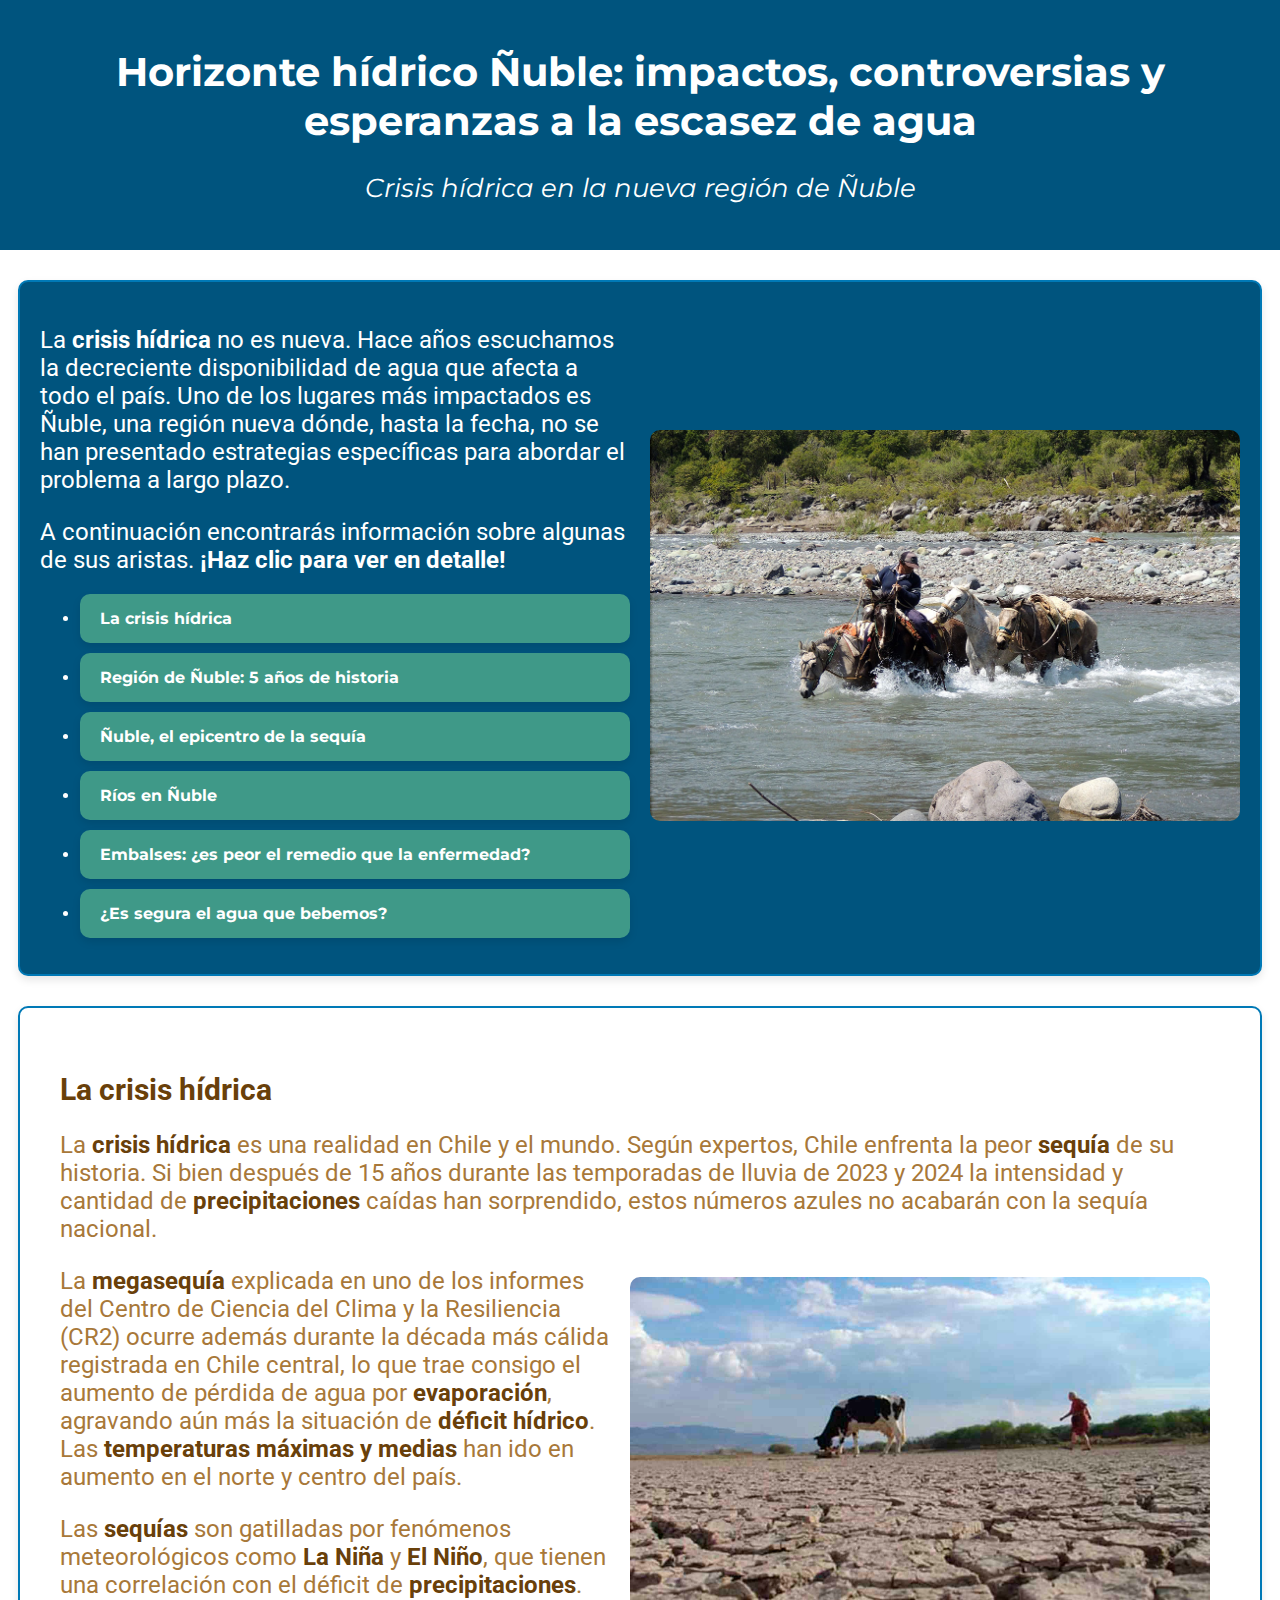
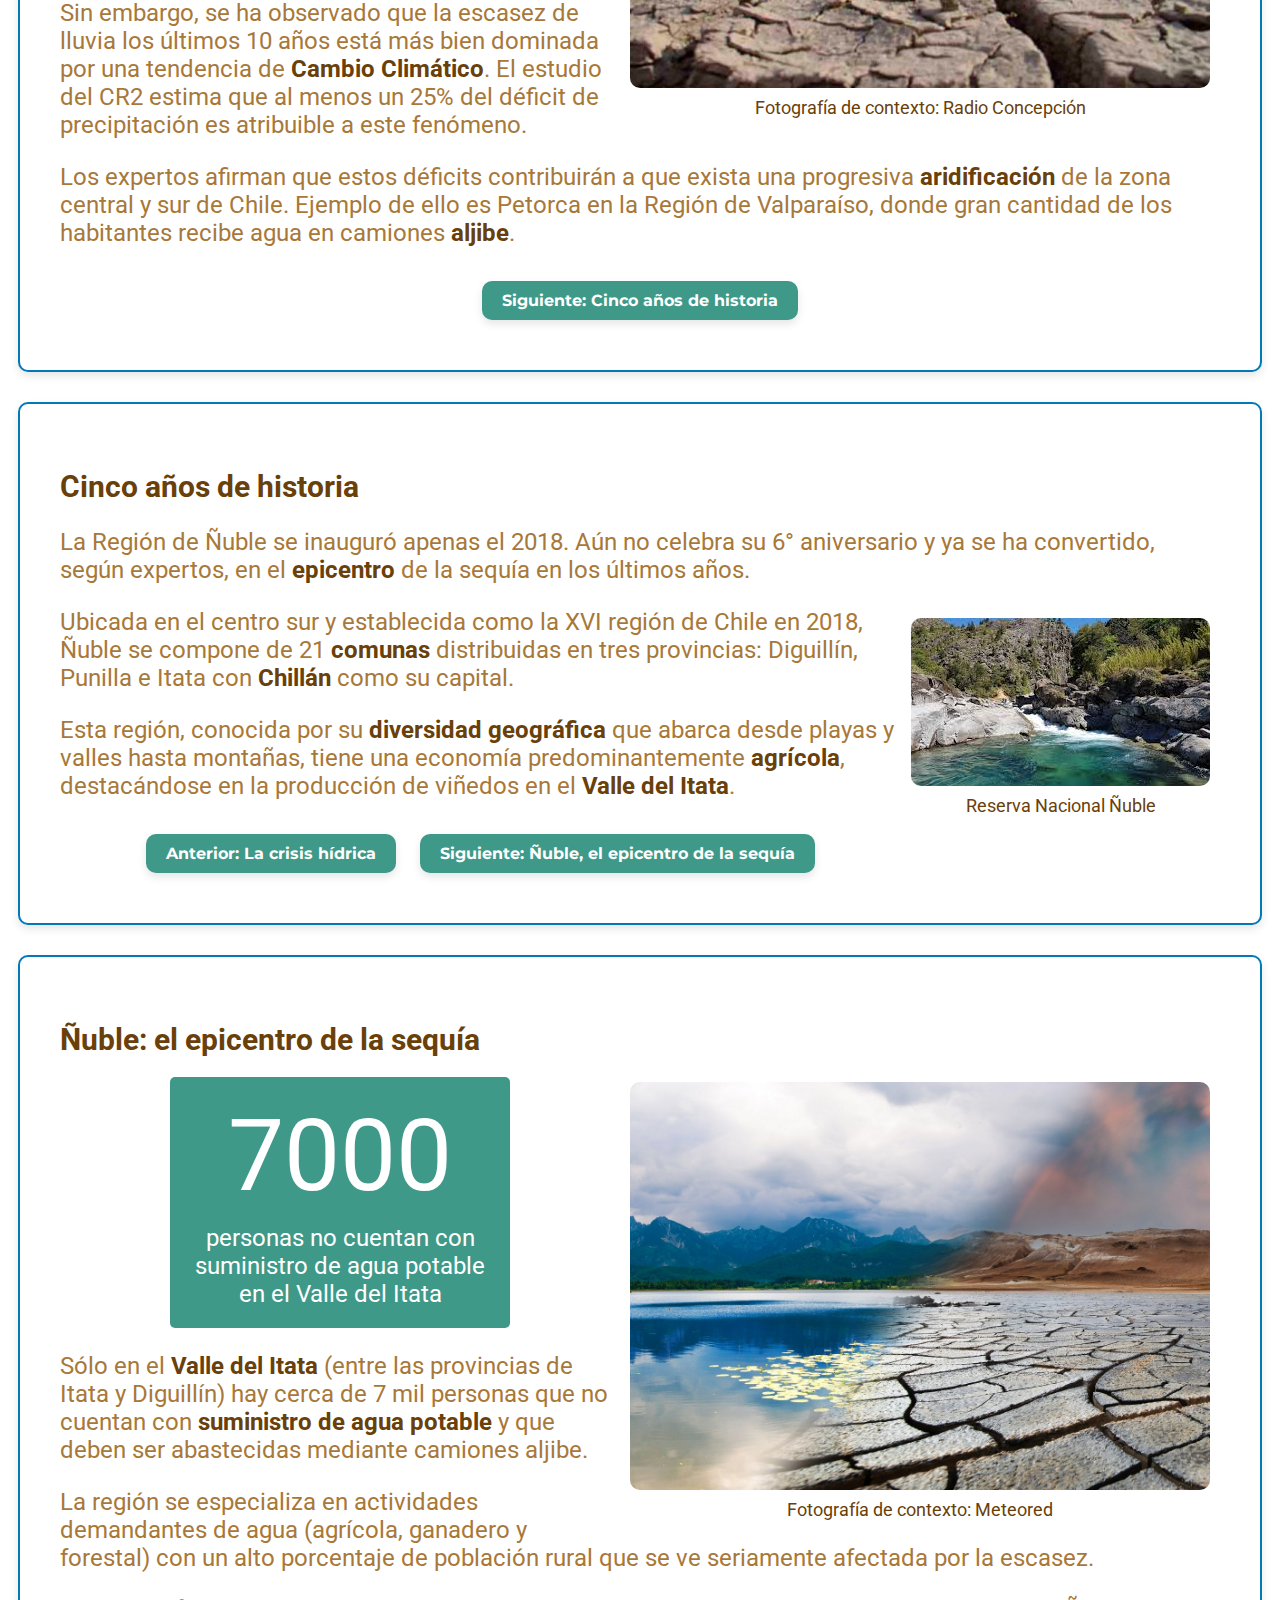
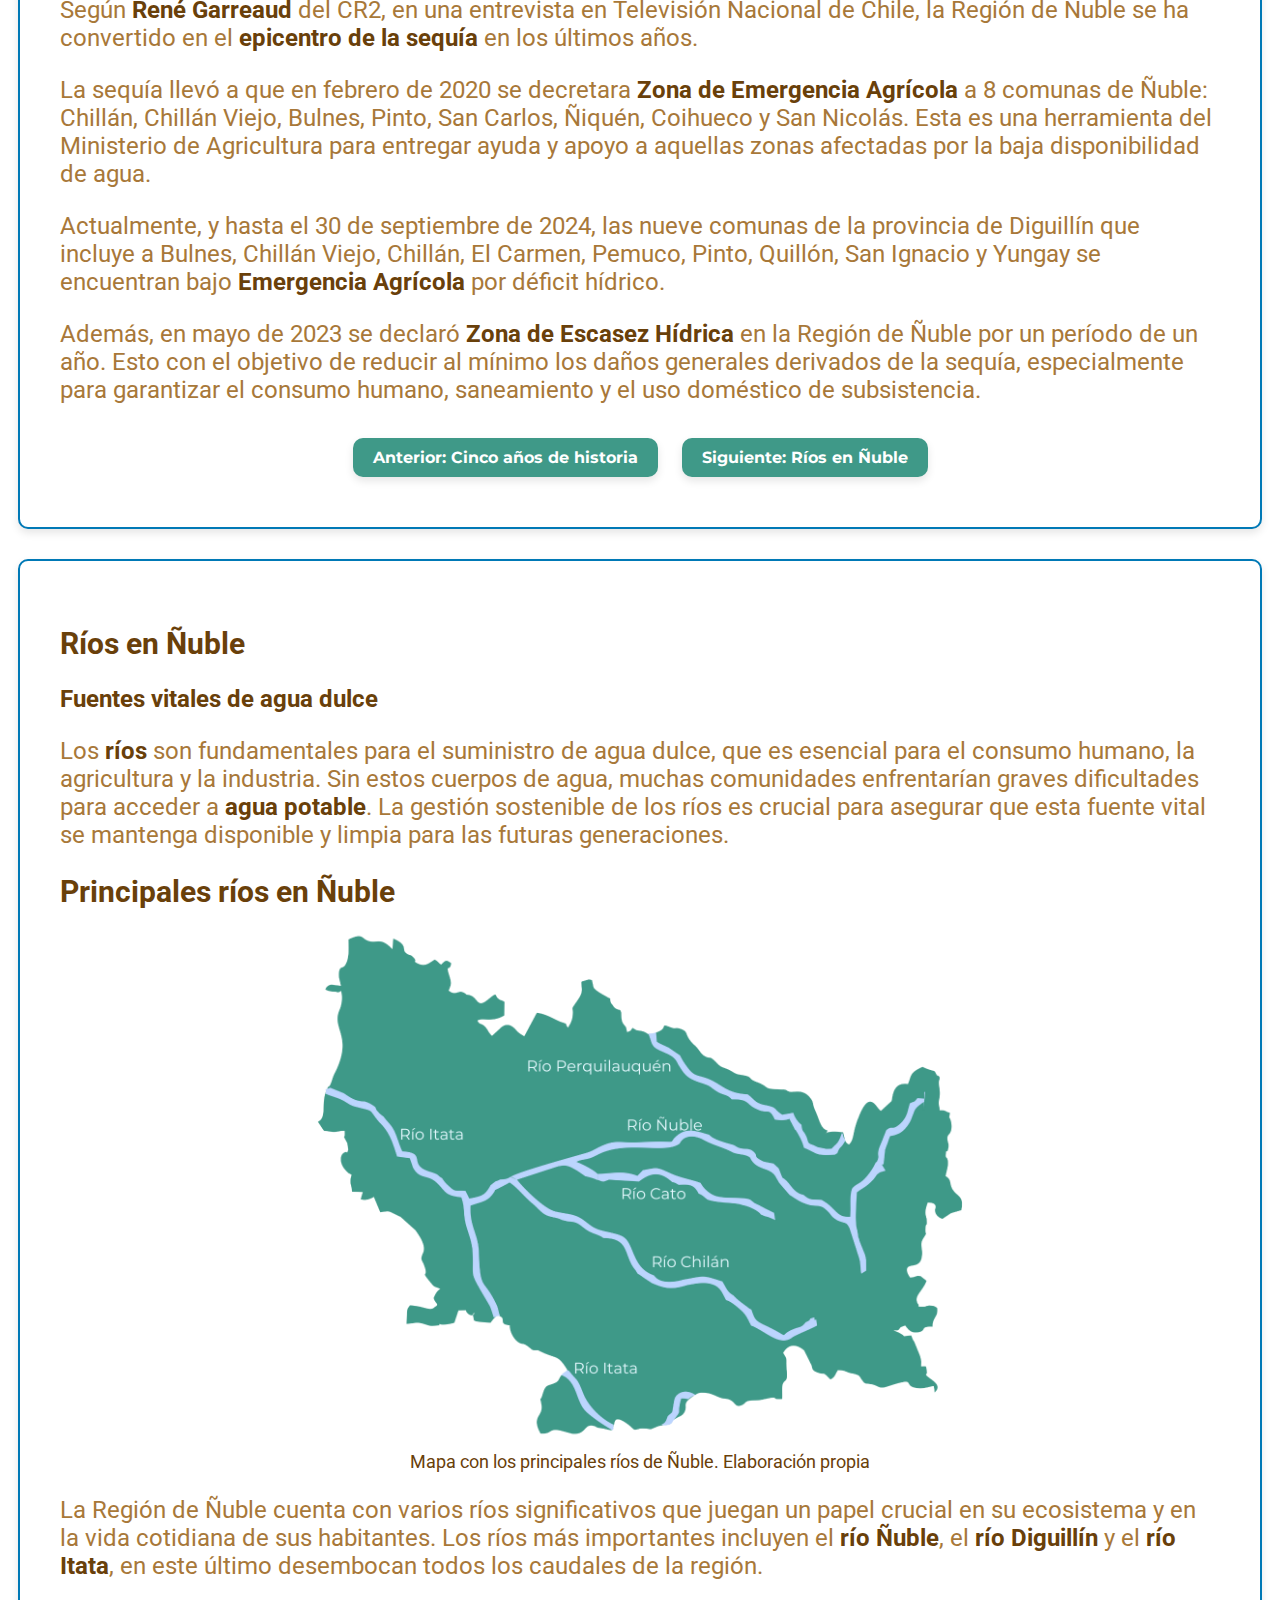
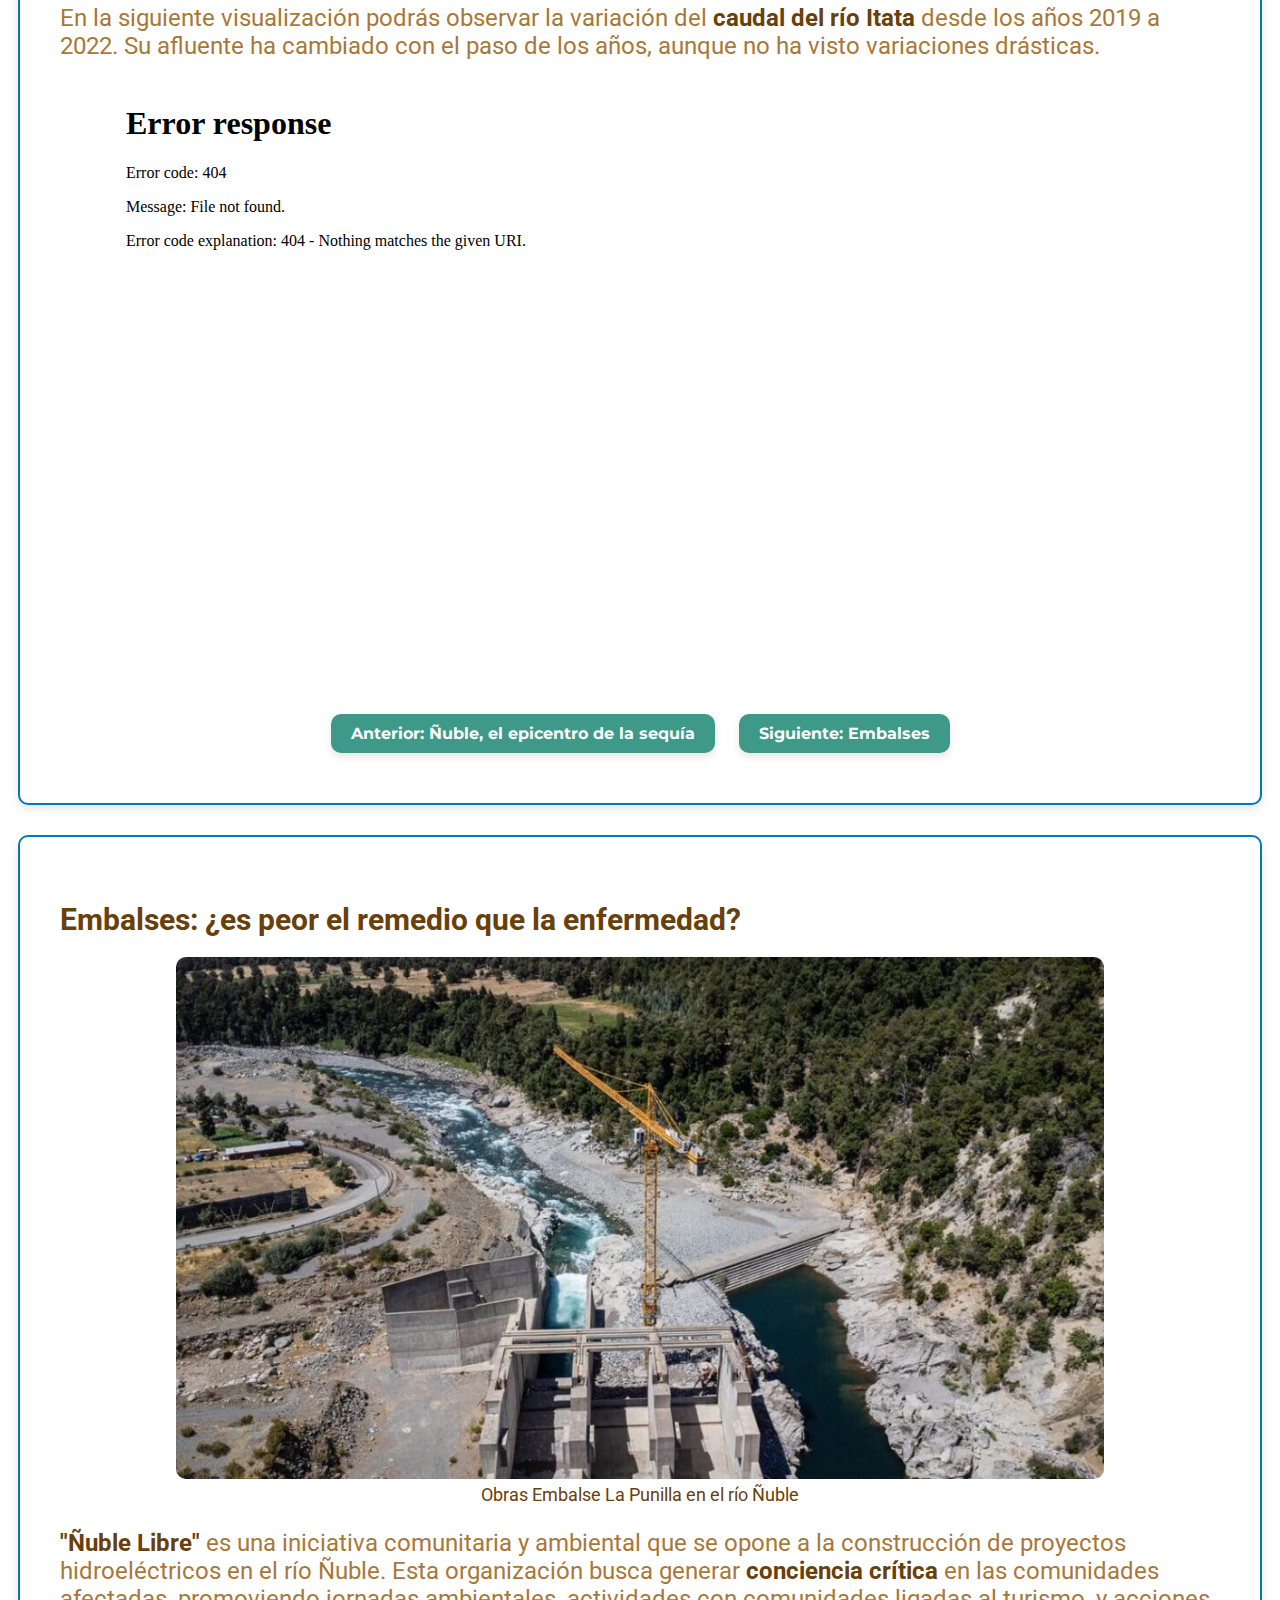
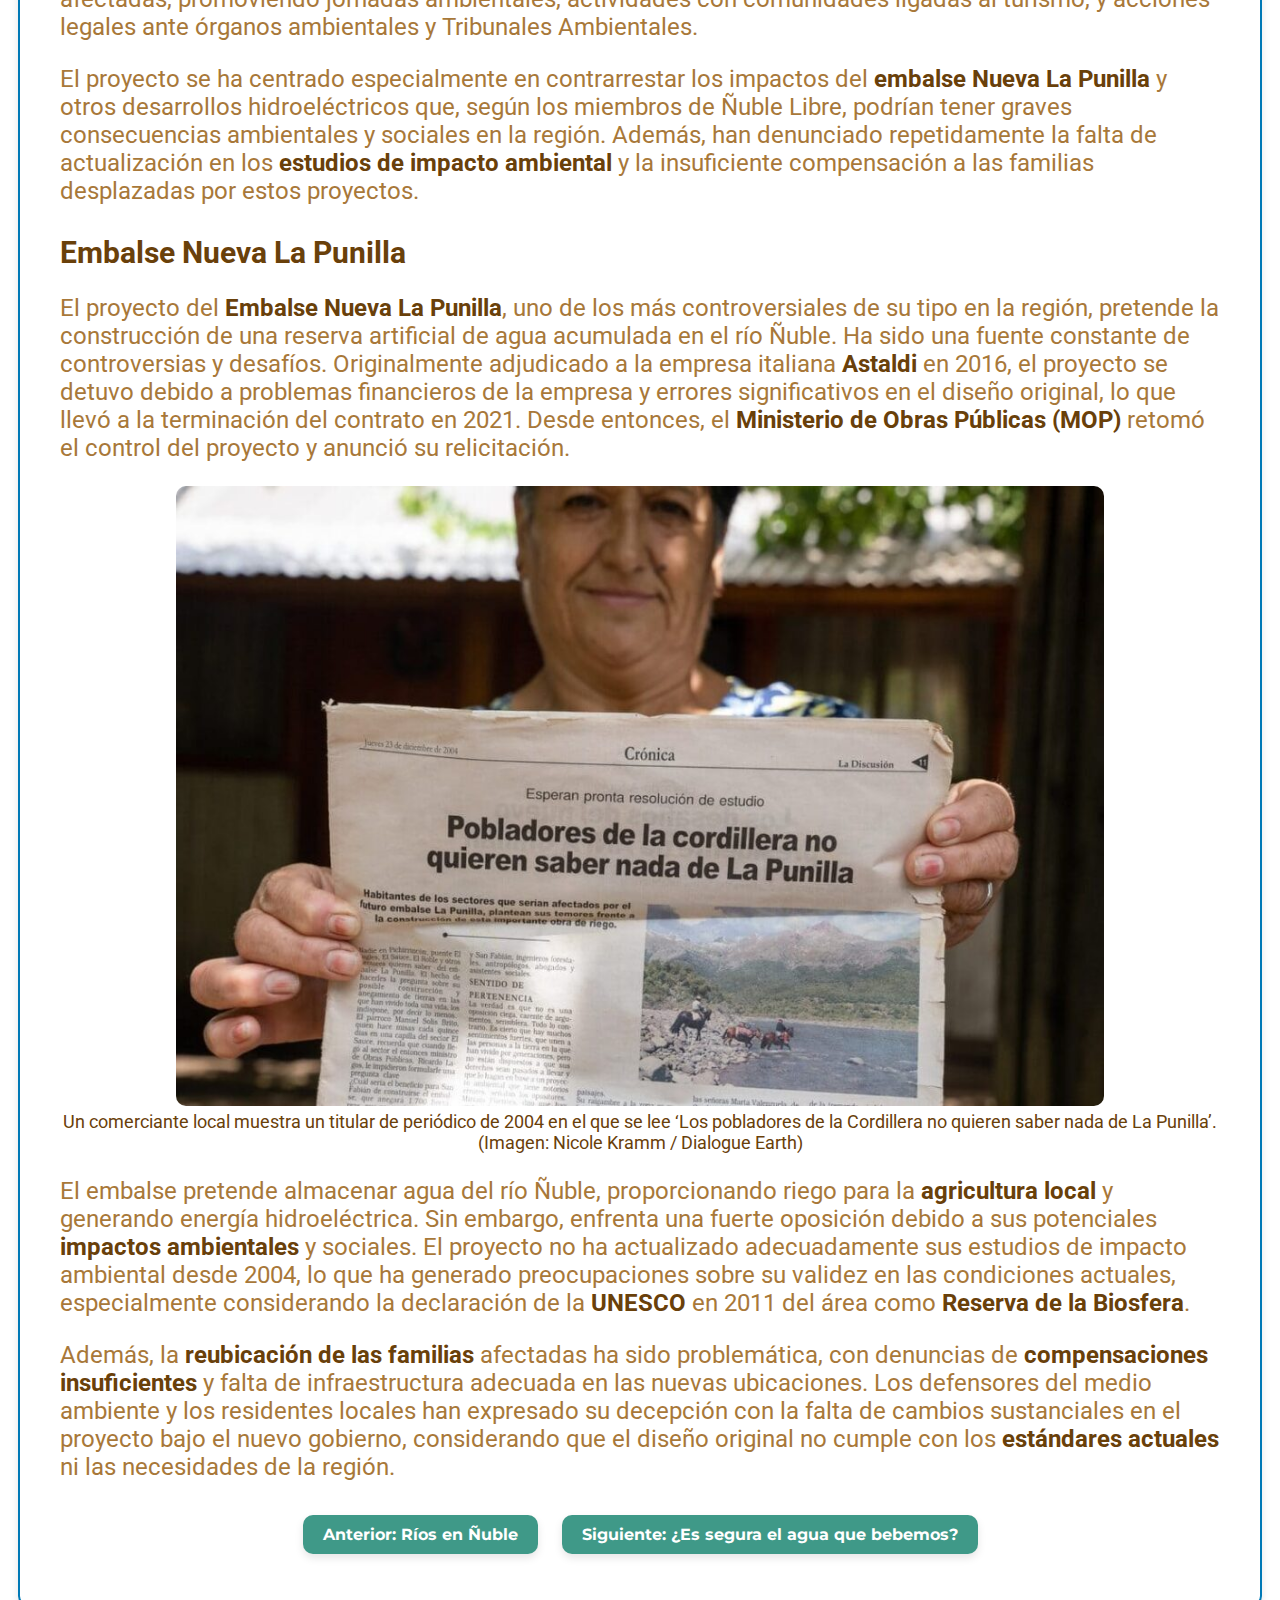
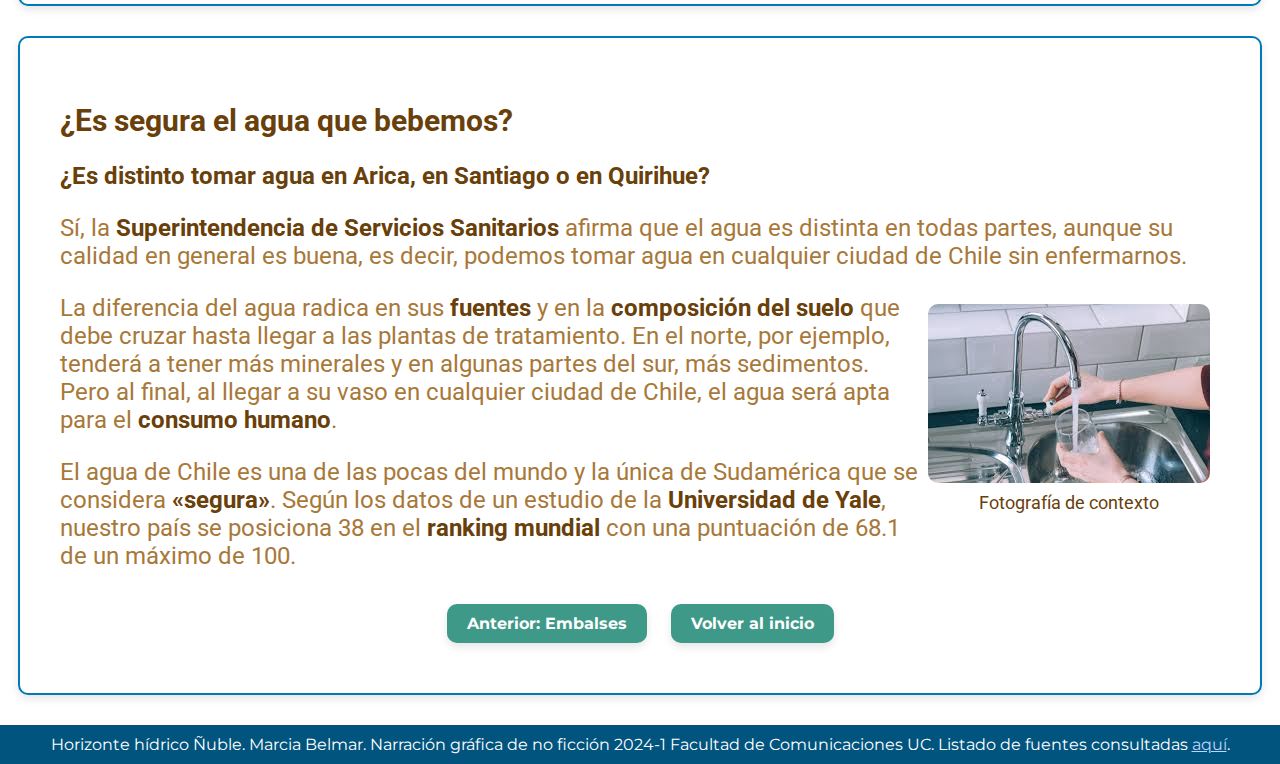
==== commit 9f8399f8: "e6" ====
--- a/index.html
+++ b/index.html
@@ -5,13 +5,13 @@
     <meta name="viewport" content="width=device-width, initial-scale=1.0">
     <title>Horizonte Hídrico Ñuble</title>
     <link rel="stylesheet" href="styles.css">
-    <link rel="icon" href="favicon.png" type="image/png">
+    <link rel="icon" href="Entrega6\gotas.png" type="image/png">
     <link rel="stylesheet" href="https://fonts.googleapis.com/css2?family=Roboto:wght@400;700&family=Montserrat:wght@400;700&display=swap">
 </head>
 <body>
     <header id="top">
         <div class="header-content">
-            <h1>Horizonte hídrico Ñuble: impactos, controversias y soluciones a la escasez de agua</h1>
+            <h1>Horizonte hídrico Ñuble: impactos, controversias y esperanzas a la escasez de agua</h1>
             <p><i>Crisis hídrica en la nueva región de Ñuble</i></p>
         </div>
     </header>
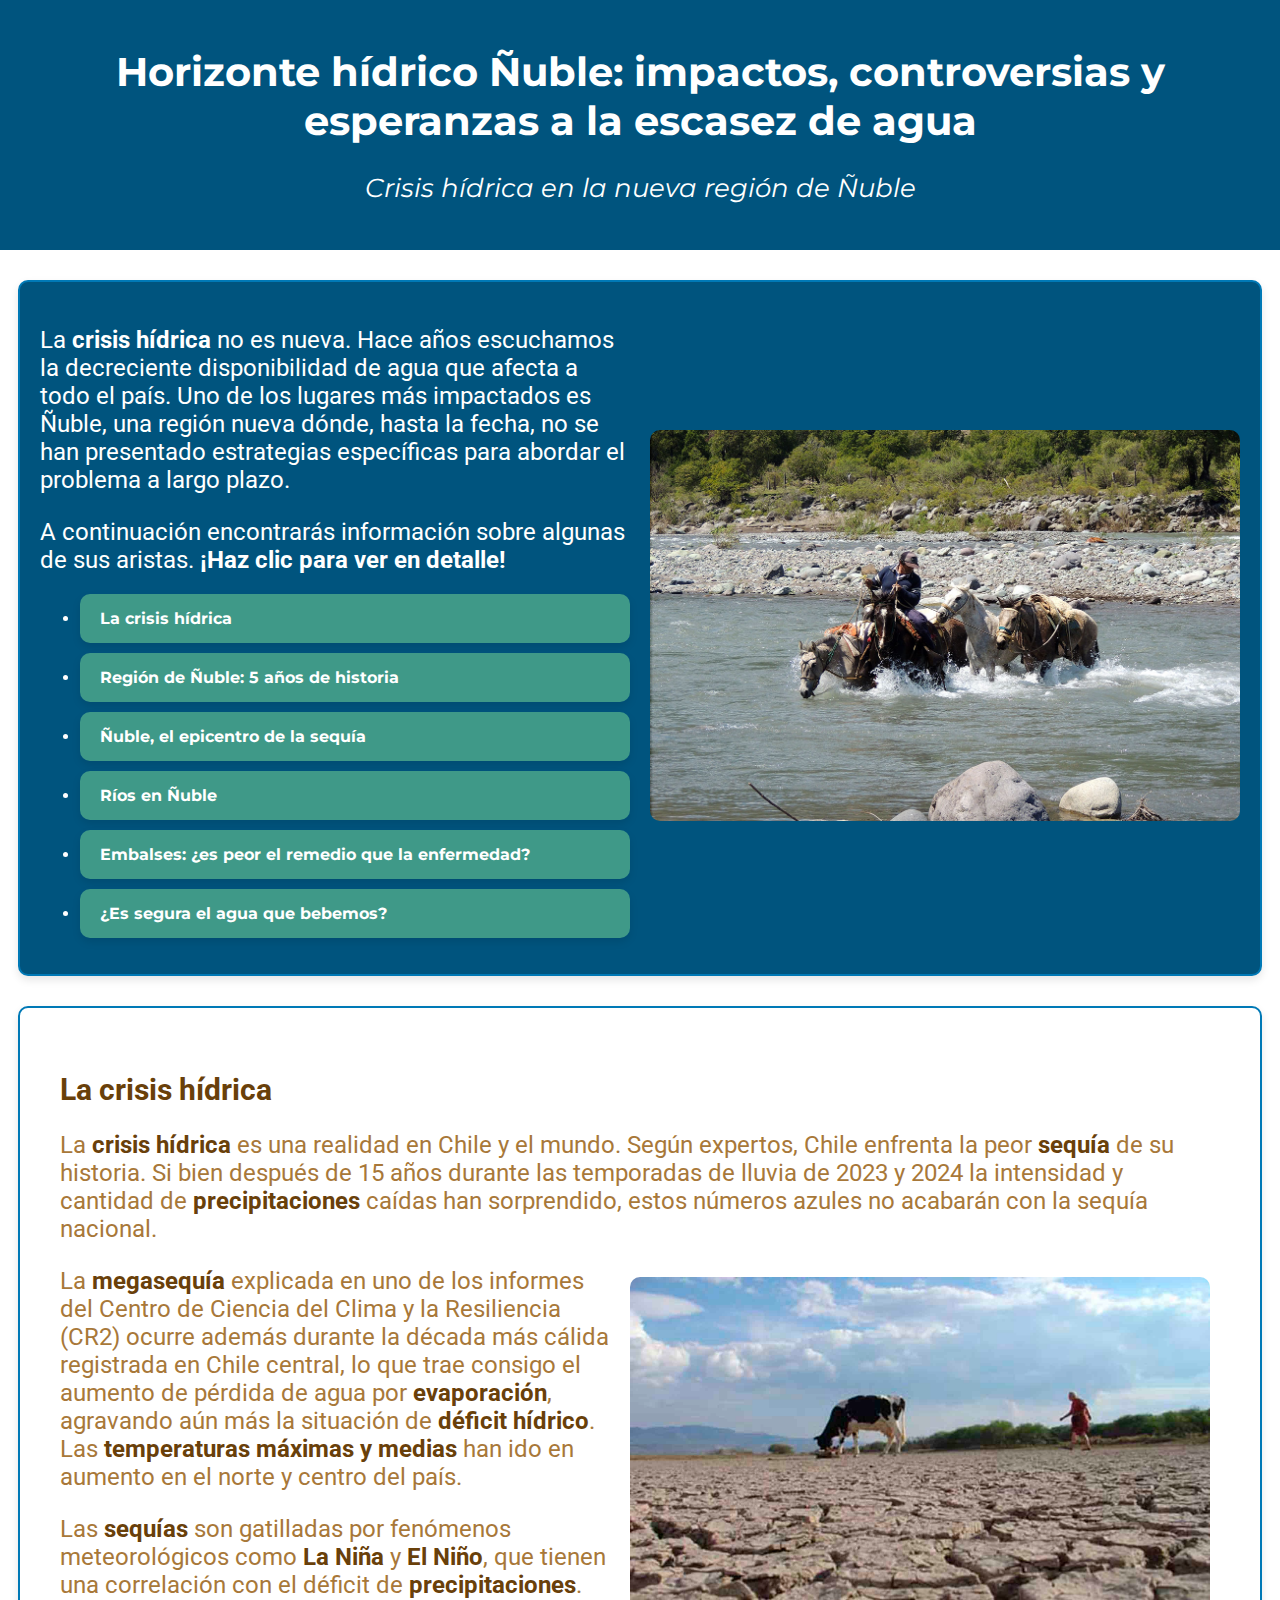
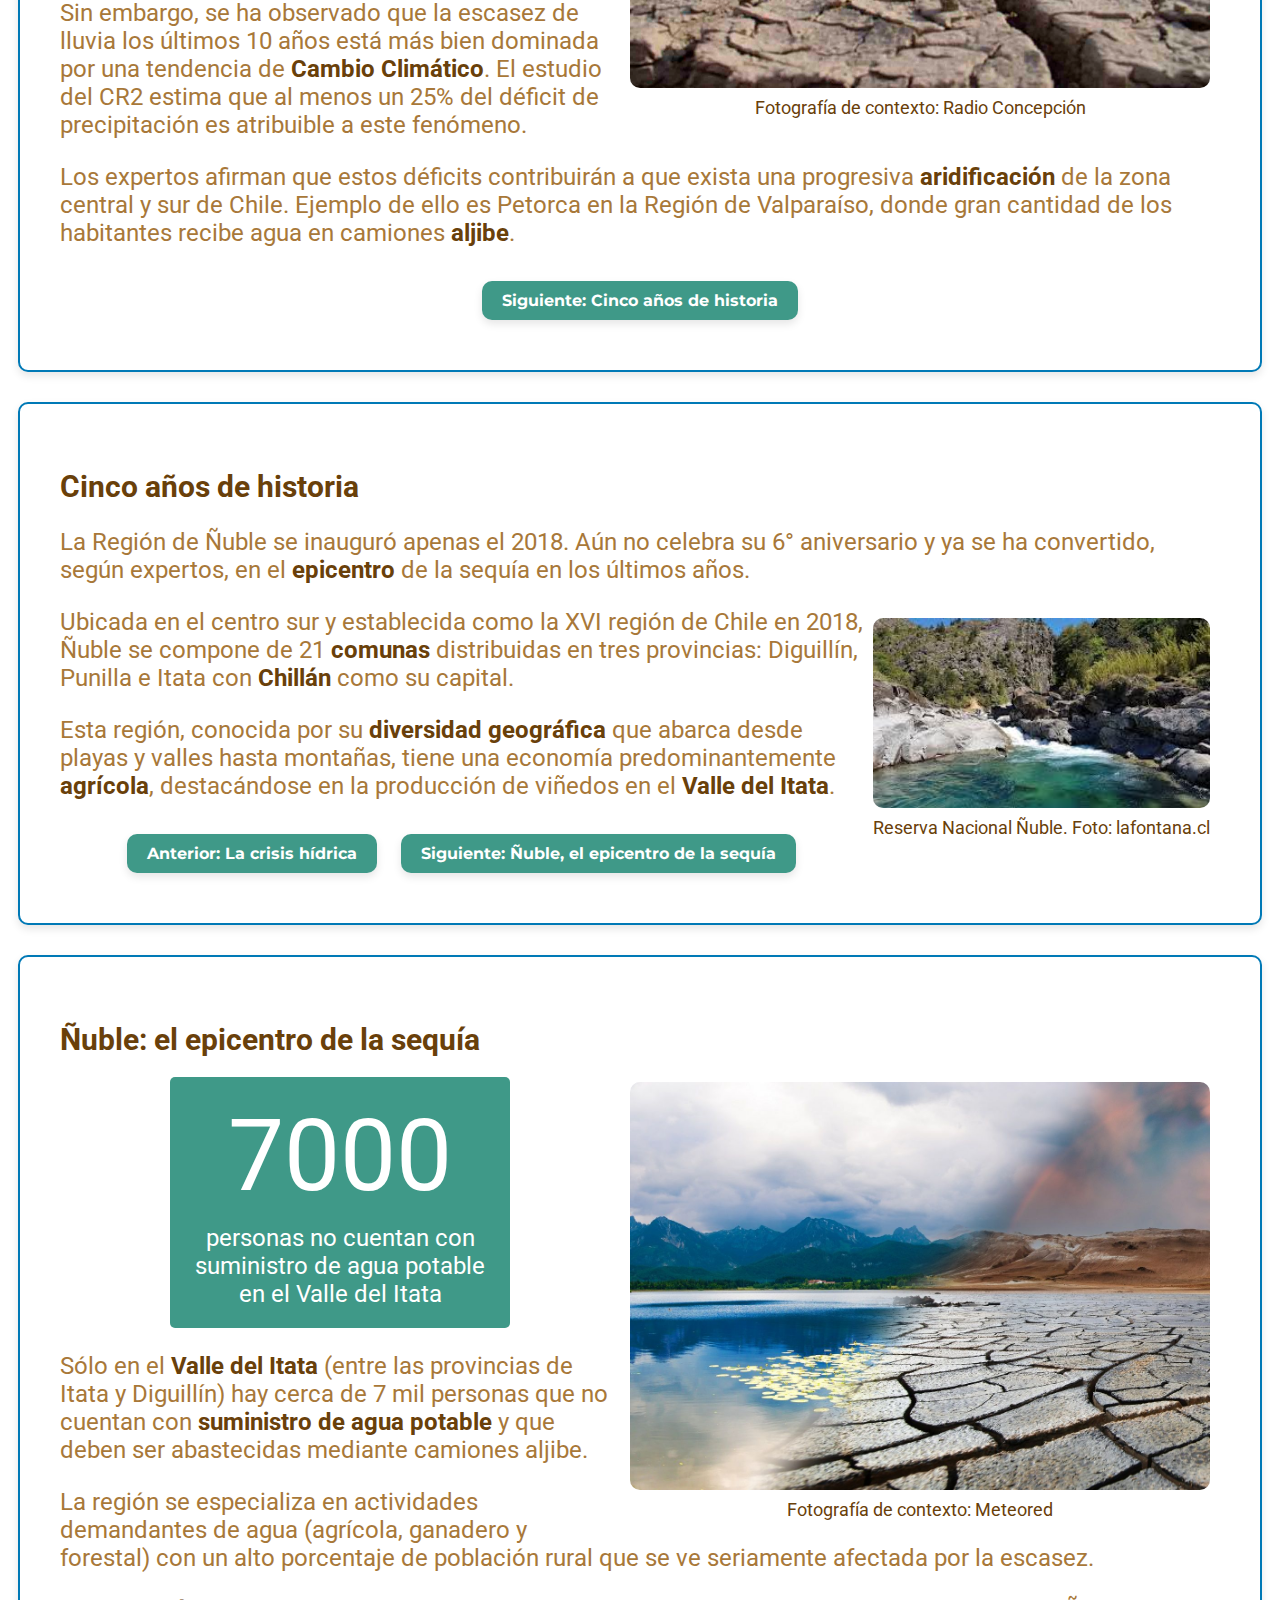
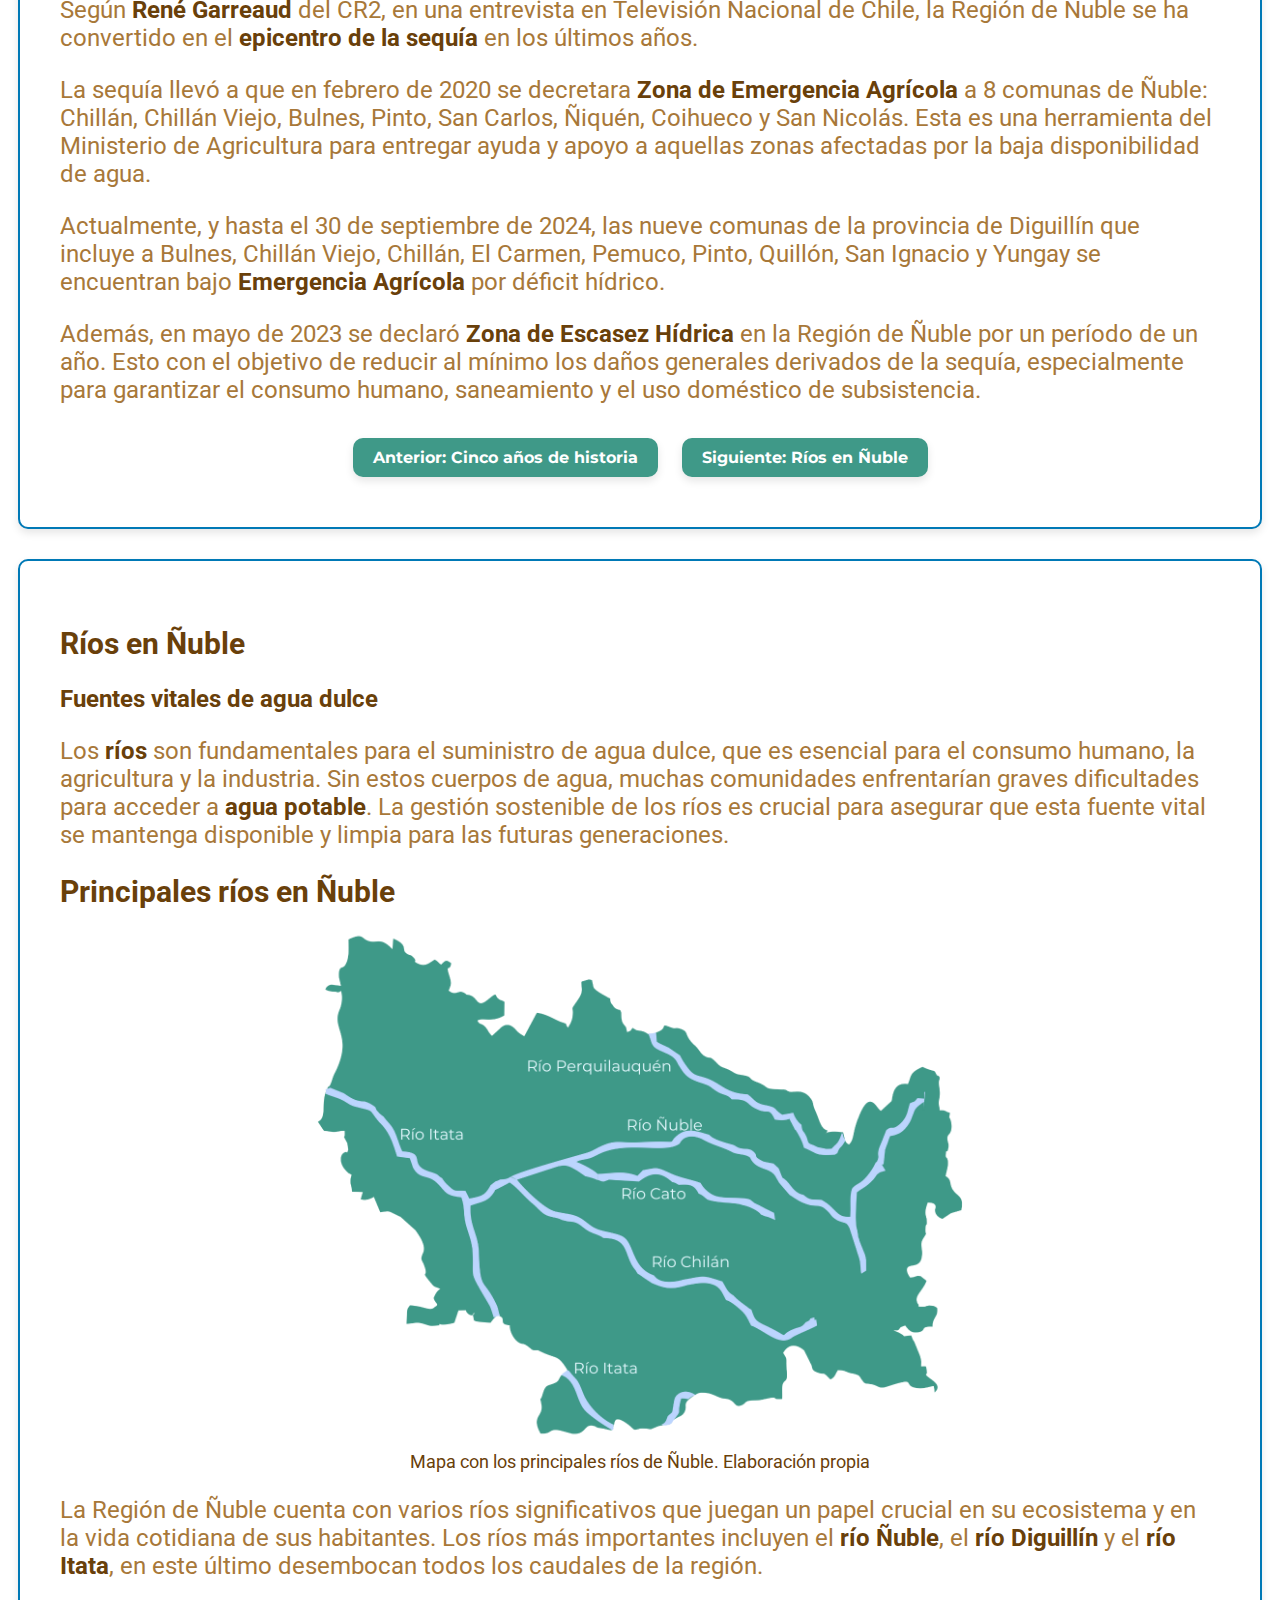
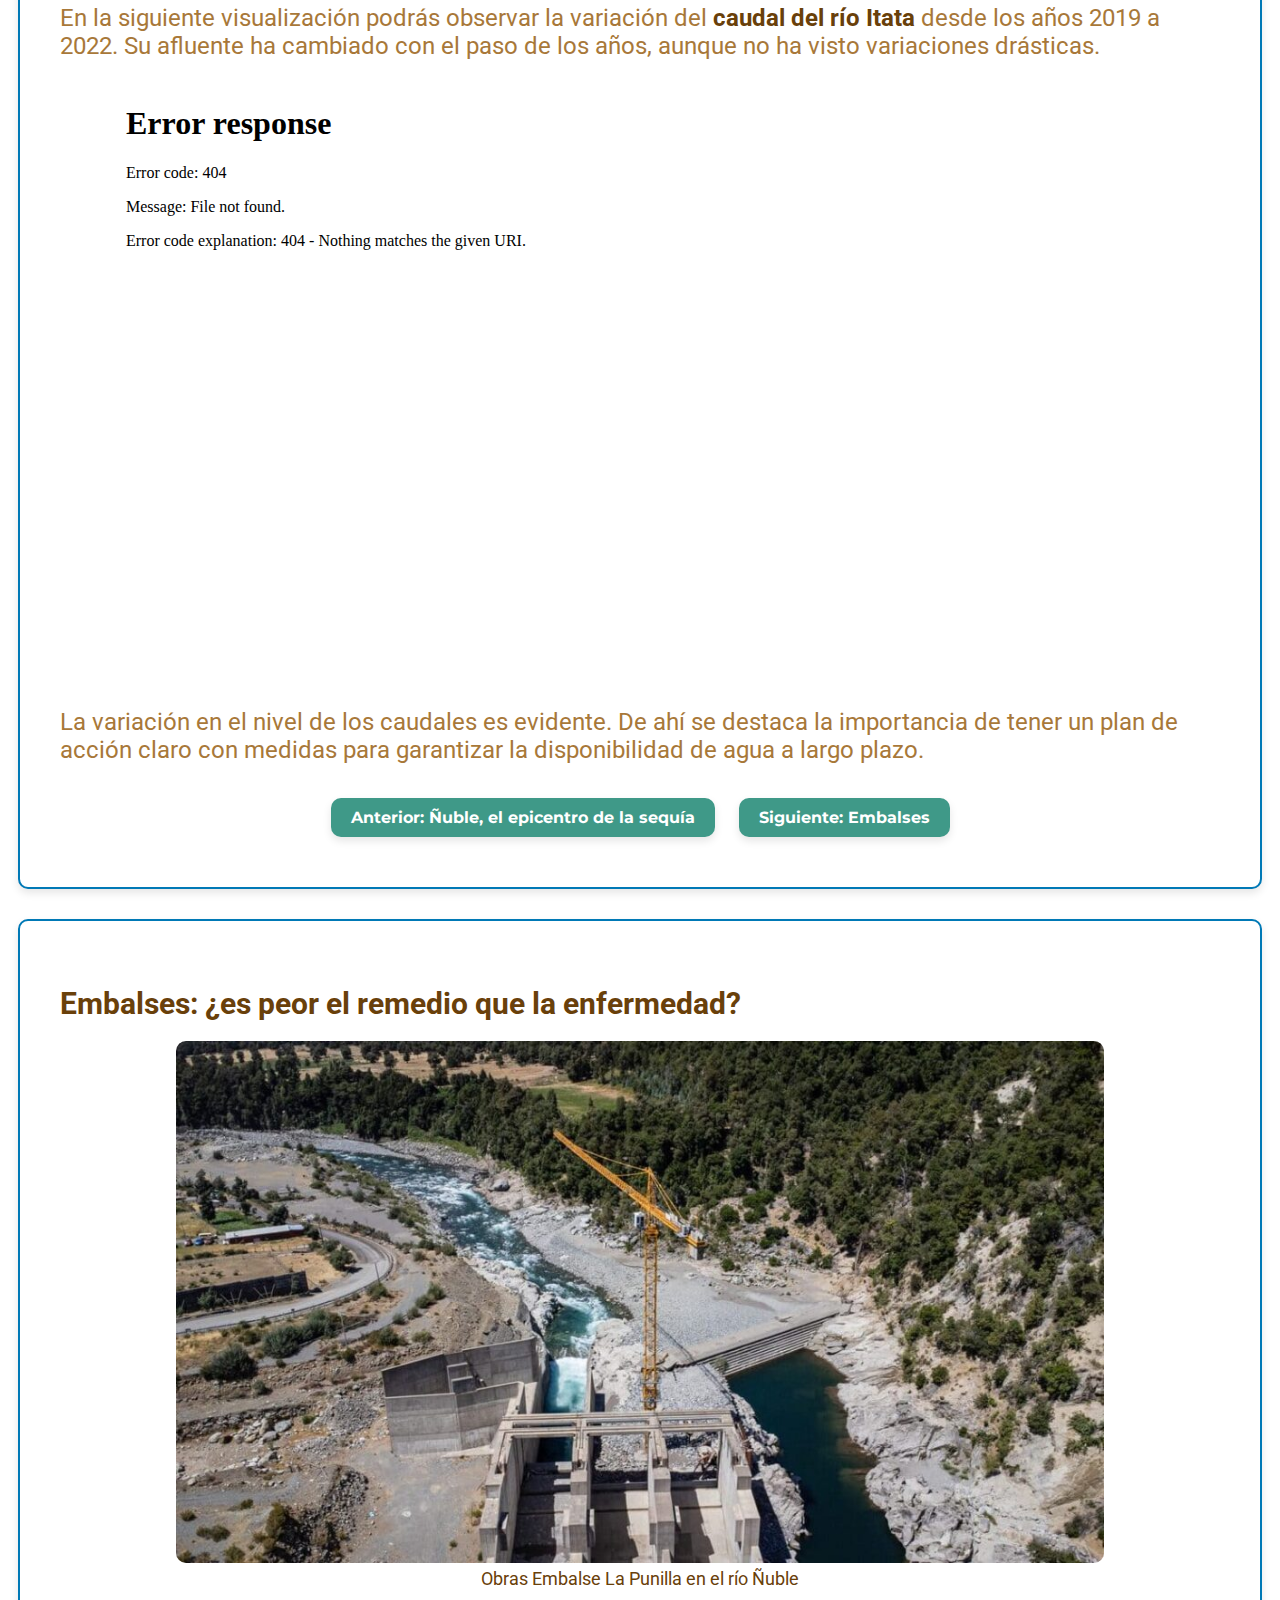
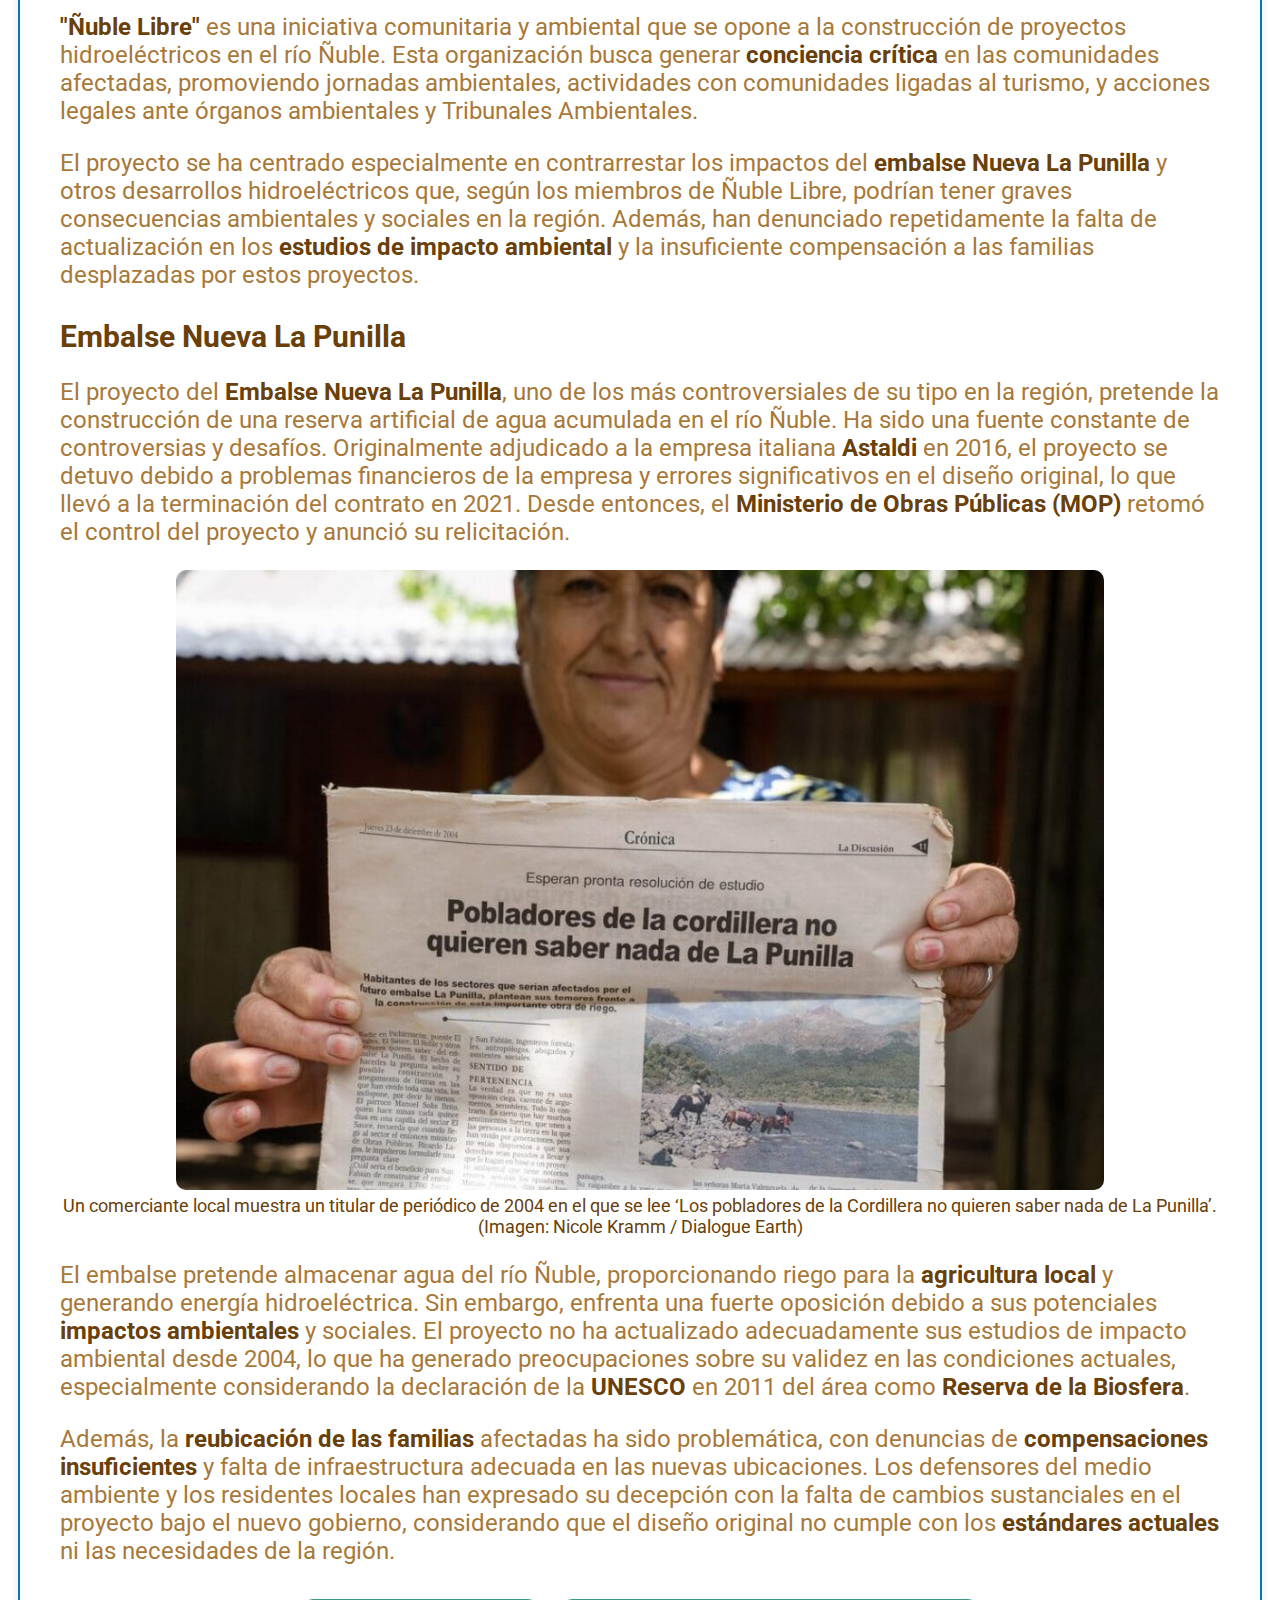
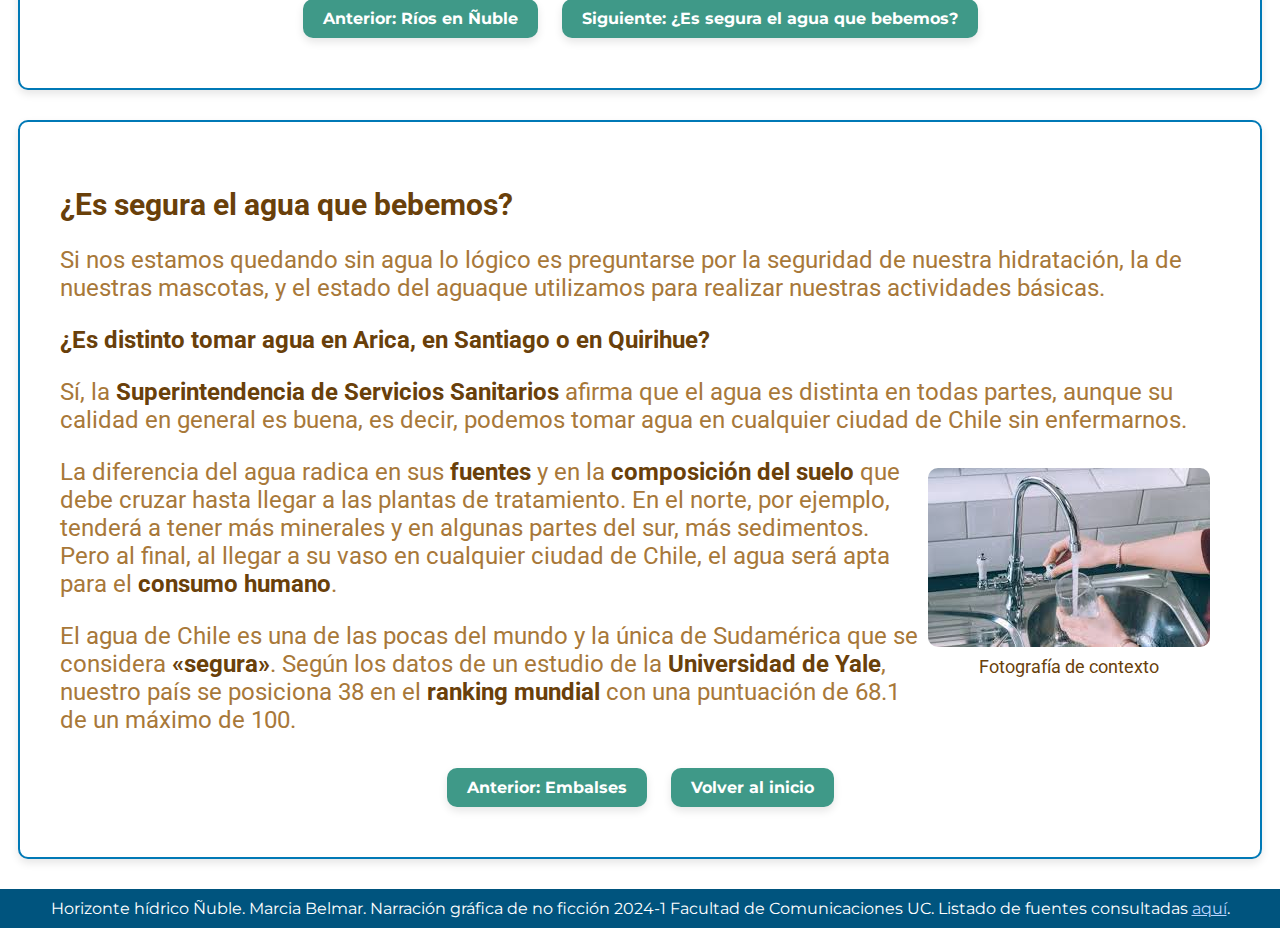
==== commit 7af1d558: "Update index.html" ====
--- a/index.html
+++ b/index.html
@@ -55,8 +55,8 @@
             <h2>Cinco años de historia</h2>
             <p>La Región de Ñuble se inauguró apenas el 2018. Aún no celebra su 6° aniversario y ya se ha convertido, según expertos, en el <strong>epicentro</strong> de la sequía en los últimos años.</p>
             <div class="img-right-container">
-                <img src="Entrega 5/imagenes/reserva.jpeg" class="img-right" alt="Reserva Nacional Ñuble">
-                <div class="caption">Reserva Nacional Ñuble</div>
+                <img src="Entrega 5/imagenes/reserva.jpeg" class="img-right" alt="Reserva Nacional Ñuble. Foto: lafontana.cl">
+                <div class="caption">Reserva Nacional Ñuble. Foto: lafontana.cl</div>
             </div>
             <p>Ubicada en el centro sur y establecida como la XVI región de Chile en 2018, Ñuble se compone de 21 <strong>comunas</strong> distribuidas en tres provincias: Diguillín, Punilla e Itata con <strong>Chillán</strong> como su capital.</p>
             <p>Esta región, conocida por su <strong>diversidad geográfica</strong> que abarca desde playas y valles hasta montañas, tiene una economía predominantemente <strong>agrícola</strong>, destacándose en la producción de viñedos en el <strong>Valle del Itata</strong>.</p>
@@ -102,6 +102,7 @@
             <p>La Región de Ñuble cuenta con varios ríos significativos que juegan un papel crucial en su ecosistema y en la vida cotidiana de sus habitantes. Los ríos más importantes incluyen el <strong>río Ñuble</strong>, el <strong>río Diguillín</strong> y el <strong>río Itata</strong>, en este último desembocan todos los caudales de la región.</p>
             <p>En la siguiente visualización podrás observar la variación del <strong>caudal del río Itata</strong> desde los años 2019 a 2022. Su afluente ha cambiado con el paso de los años, aunque no ha visto variaciones drásticas.</p>
             <iframe src="visualizacion.html" width="800" height="600" style="border:none;"></iframe>
+            <p>La variación en el nivel de los caudales es evidente. De ahí se destaca la importancia de tener un plan de acción claro con medidas para garantizar la disponibilidad de agua a largo plazo.</p>
             <div class="nav-buttons">
                 <a href="#section3" class="button">Anterior: Ñuble, el epicentro de la sequía</a>
                 <a href="#section5" class="button">Siguiente: Embalses</a>
@@ -134,6 +135,7 @@
     <section id="section6">
         <div class="color-block">
             <h2>¿Es segura el agua que bebemos?</h2>
+            <p>Si nos estamos quedando sin agua lo lógico es preguntarse por la seguridad de nuestra hidratación, la de nuestras mascotas, y el estado del aguaque utilizamos para realizar nuestras actividades básicas.</p>
             <p><strong>¿Es distinto tomar agua en Arica, en Santiago o en Quirihue?</strong></p>
             <p>Sí, la <strong>Superintendencia de Servicios Sanitarios</strong> afirma que el agua es distinta en todas partes, aunque su calidad en general es buena, es decir, podemos tomar agua en cualquier ciudad de Chile sin enfermarnos.</p>
             <div class="img-right-container">
@@ -149,7 +151,7 @@
         </div>
     </section>
     <footer>
-        <p>Horizonte hídrico Ñuble. Marcia Belmar. Narración gráfica de no ficción 2024-1 Facultad de Comunicaciones UC. Listado de fuentes consultadas <a href="#" target="_blank">aquí</a>.</p>
+        <p>Horizonte hídrico Ñuble. Marcia Belmar. Narración gráfica de no ficción 2024-1 Facultad de Comunicaciones UC. Listado de fuentes consultadas <a href="https://docs.google.com/document/d/1GLTlyu621tnv33zdlZPdA757sB-X5QoawiM44na6_Bk/edit?usp=sharing" target="_blank">aquí</a>.</p>
     </footer>
     <script src="script.js"></script>
     <a href="#top" id="backToTop" title="Volver al inicio">↑ Volver al inicio</a>
